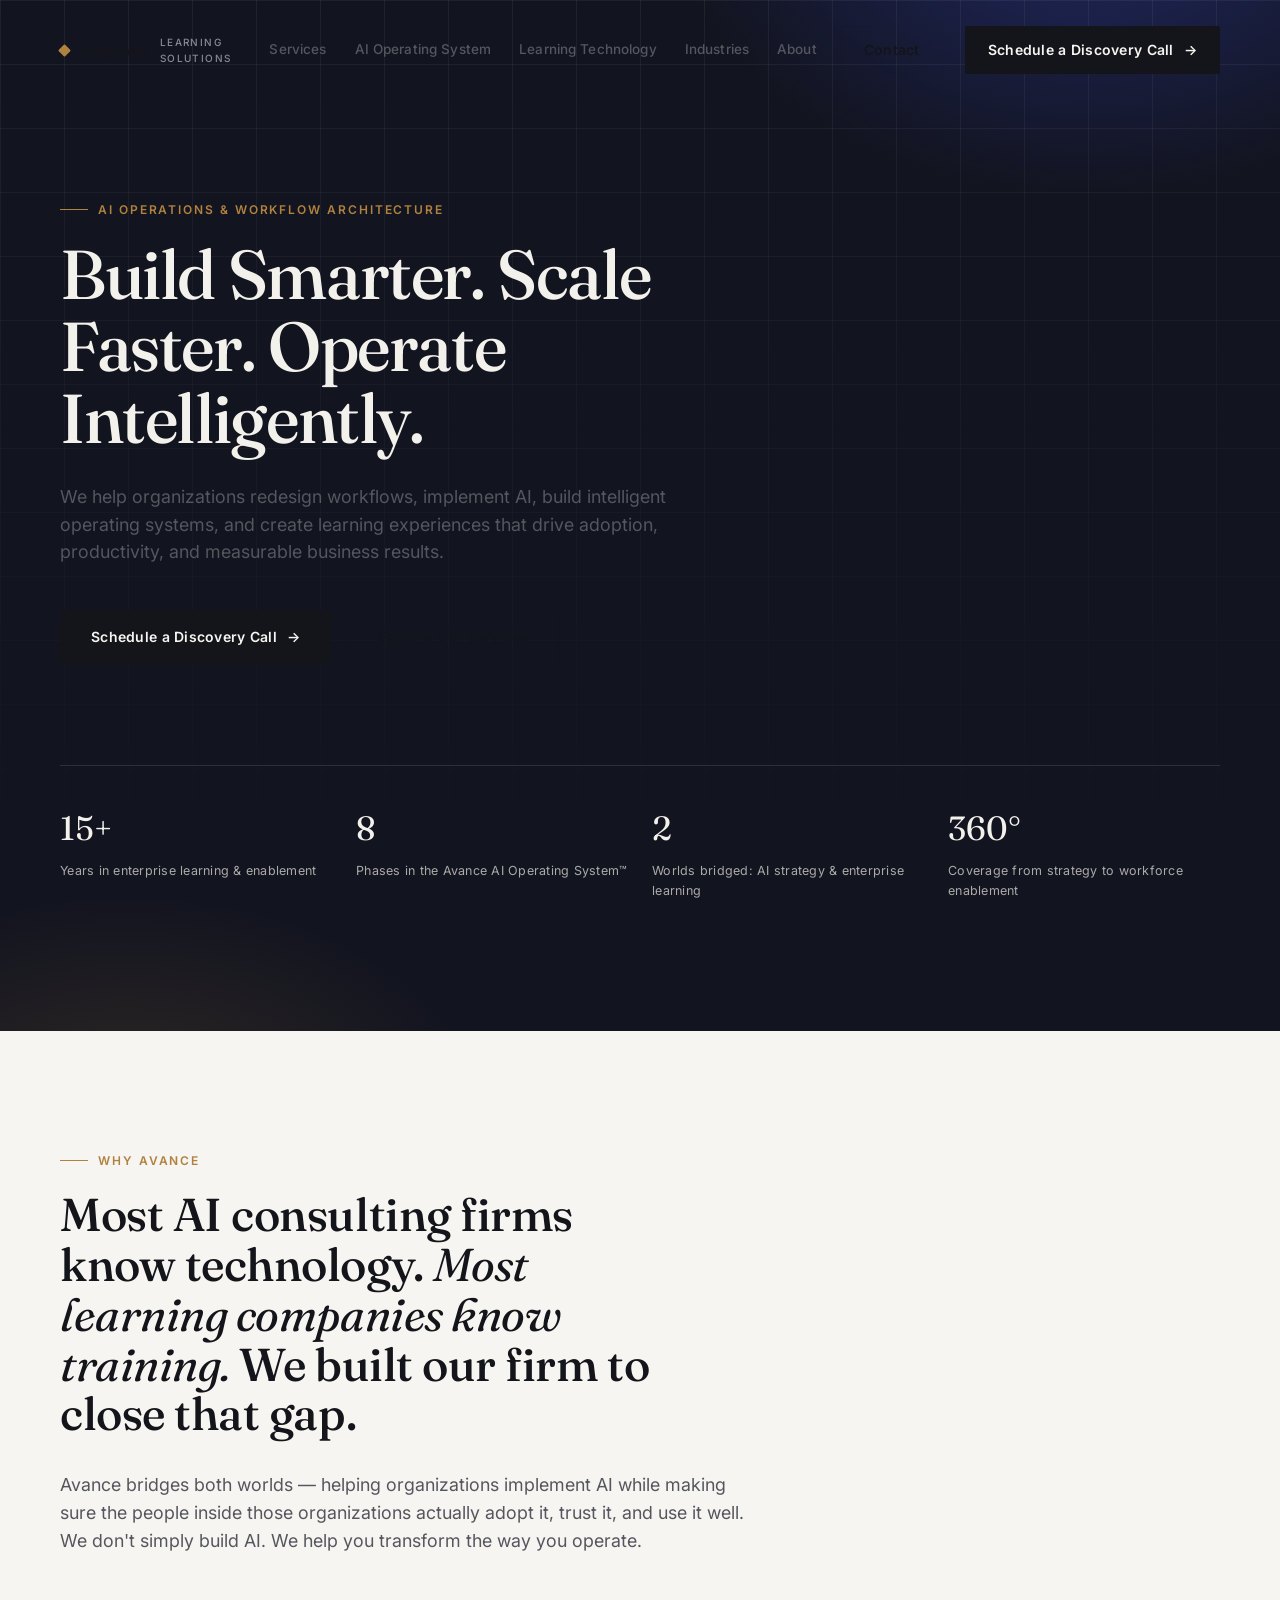
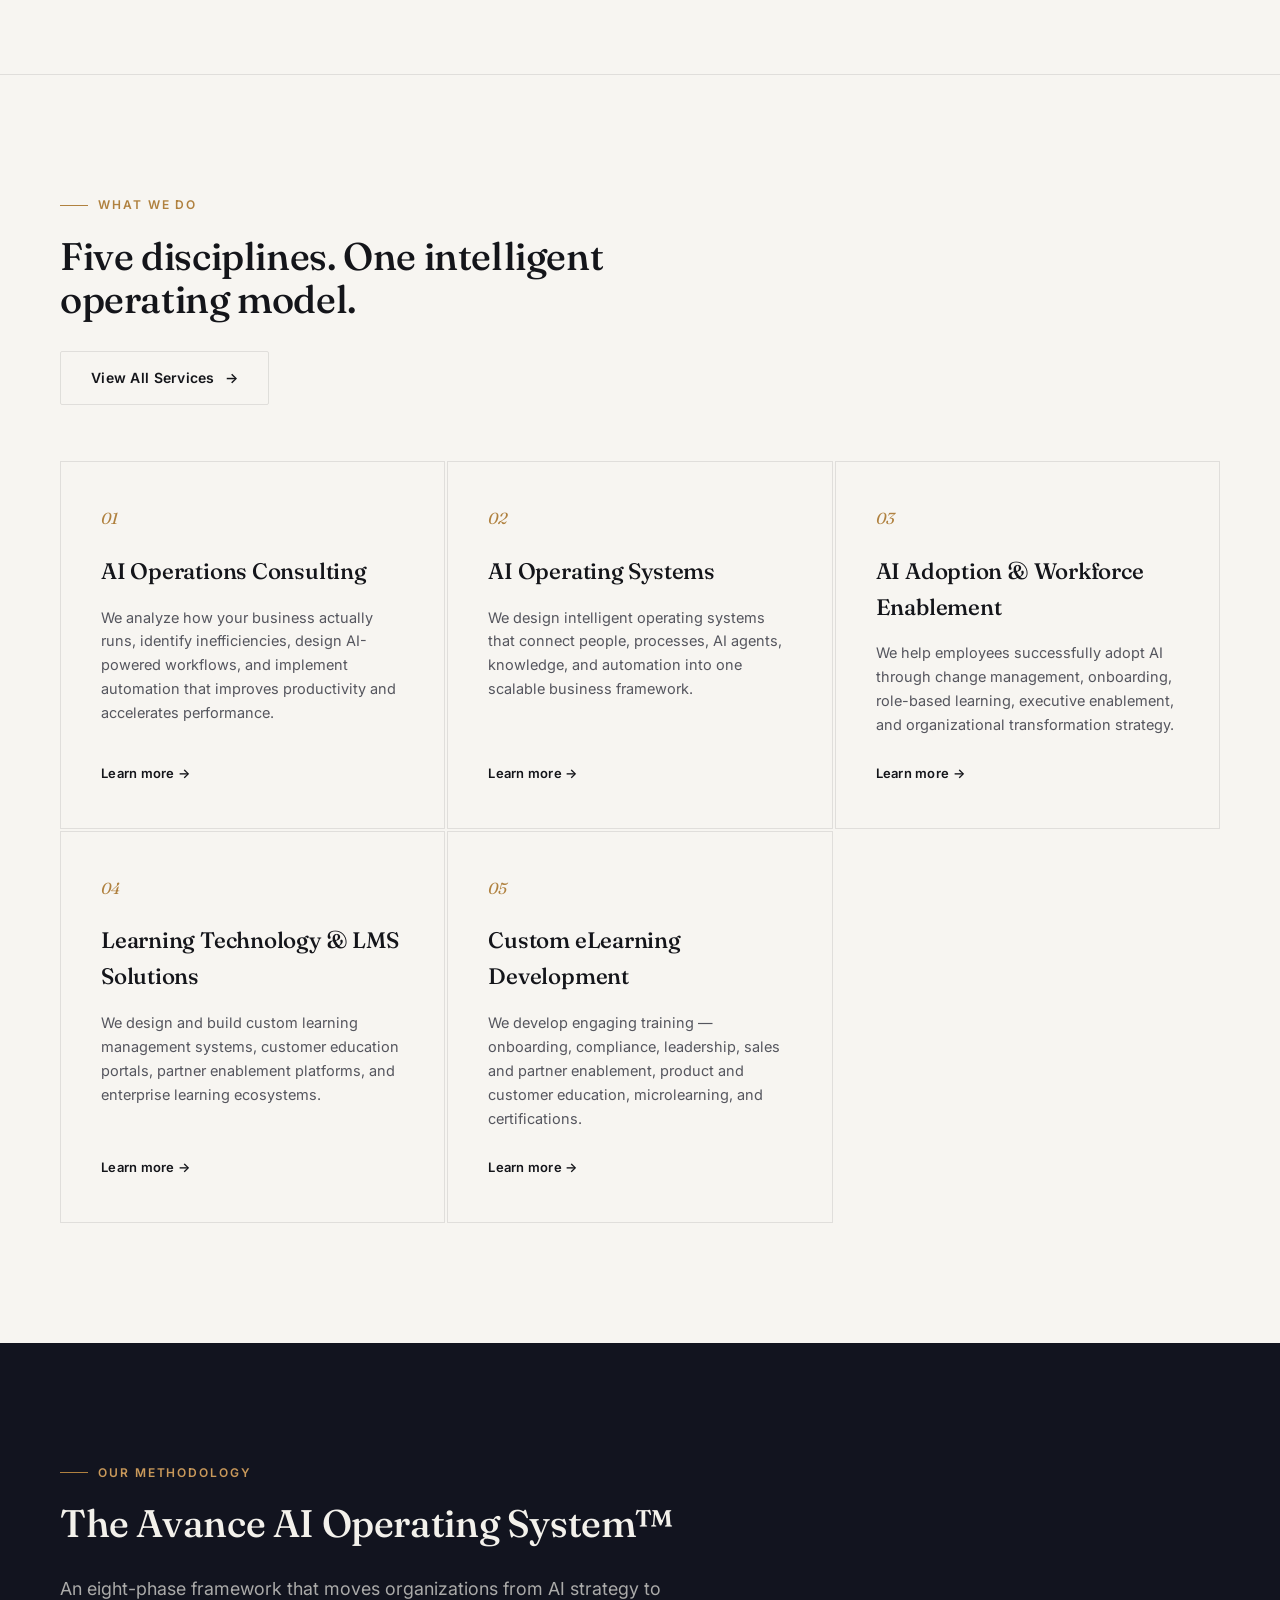
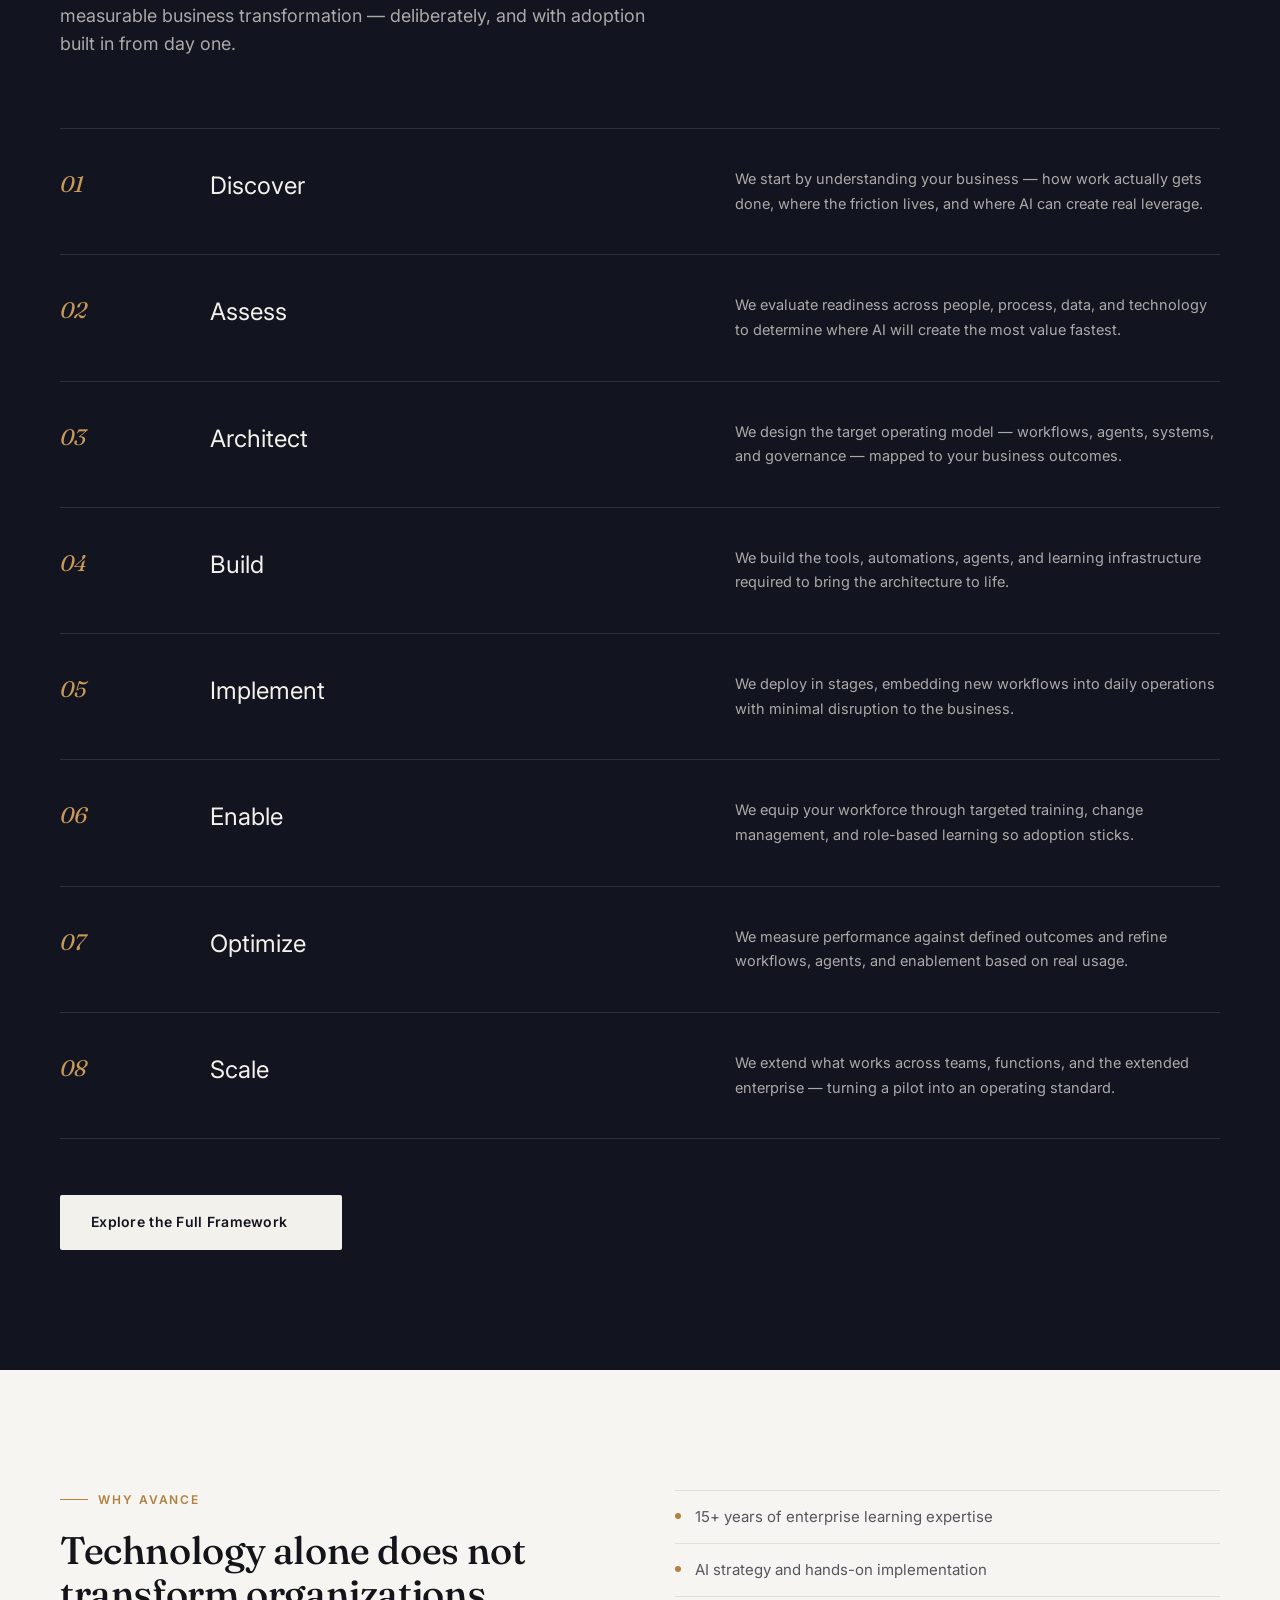
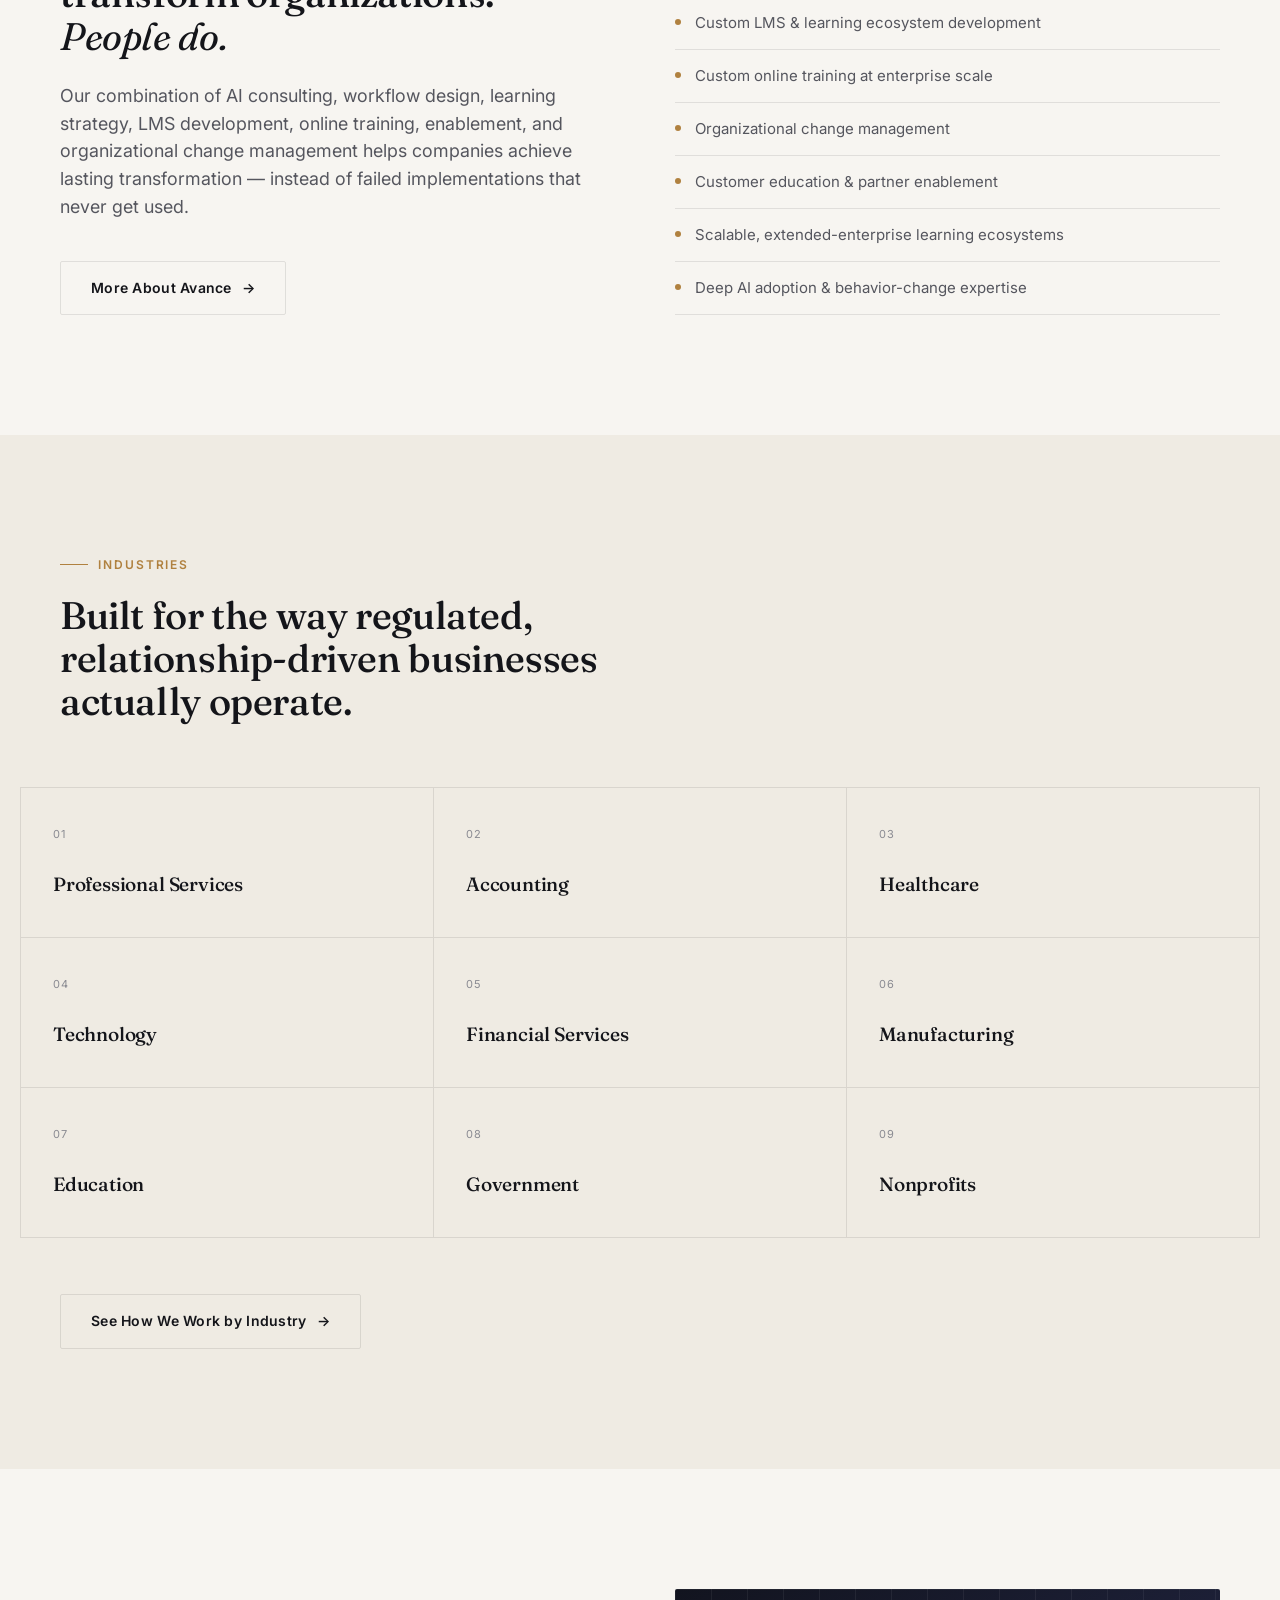
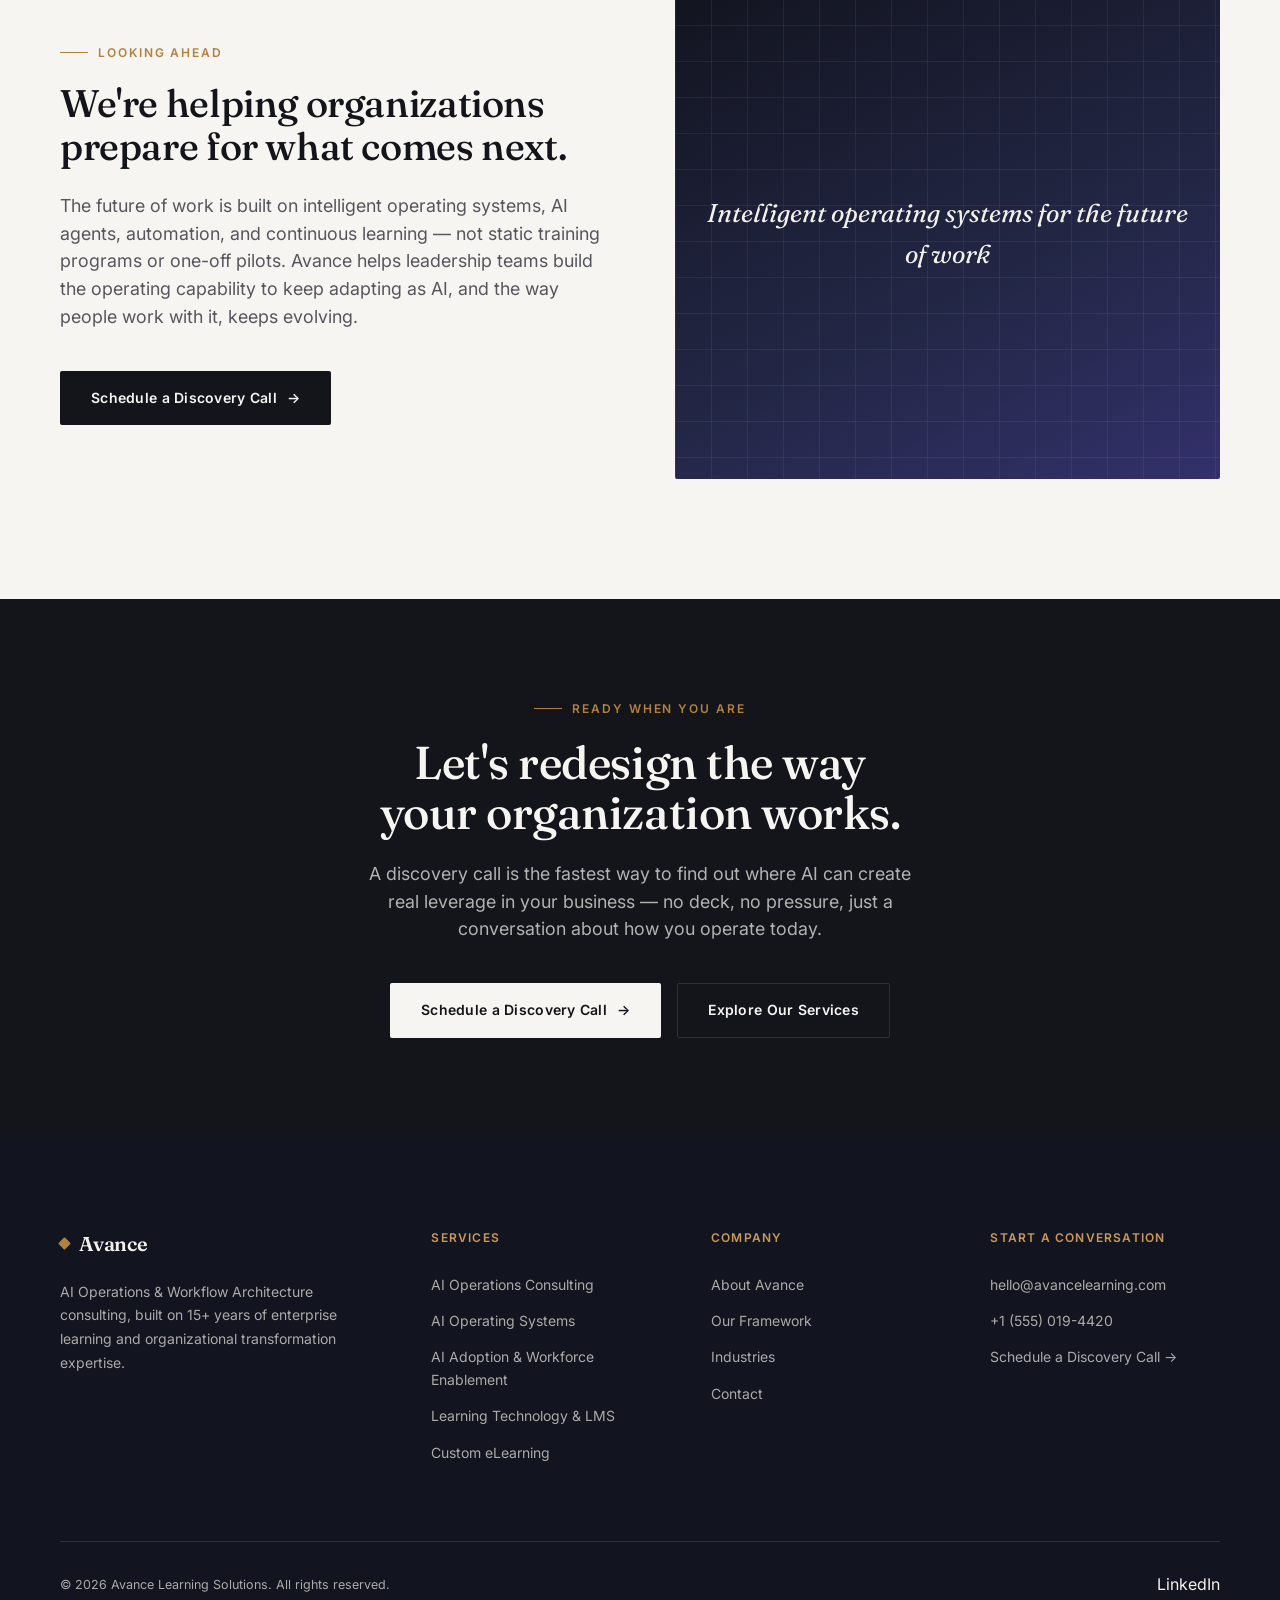
==== index.html @ 00c5527d "Add files via upload" ====
<head>
<meta charset="UTF-8">
<meta name="viewport" content="width=device-width, initial-scale=1.0">
<title>Avance Learning Solutions — AI Operations &amp; Workflow Architecture</title>
<meta name="description" content="Avance Learning Solutions helps organizations redesign how they work with AI — combining AI operations consulting, intelligent workflow architecture, and 15+ years of enterprise learning expertise to drive real adoption.">
<link rel="icon" href="assets/favicon.svg" type="image/svg+xml">
<link rel="stylesheet" href="css/style.css">
</head>
<body>

<header class="site-header">
  <div class="wrap header-row">
    <a href="index.html" class="logo"><span class="logo-mark"></span>Avance<span class="logo-sub">Learning Solutions</span></a>
    <nav class="main-nav">
      <a href="services.html">Services</a>
      <a href="ai-operating-system.html">AI Operating System</a>
      <a href="learning-technology-lms.html">Learning Technology</a>
      <a href="industries.html">Industries</a>
      <a href="about.html">About</a>
    </nav>
    <div class="header-actions">
      <a href="contact.html" class="btn btn-ghost">Contact</a>
      <a href="contact.html" class="btn btn-primary">Schedule a Discovery Call <span class="btn-arrow">→</span></a>
    </div>
    <button class="nav-toggle" aria-label="Menu"><span></span><span></span><span></span></button>
  </div>
</header>

<div class="mobile-nav">
  <nav>
    <a href="services.html">Services</a>
    <a href="ai-operating-system.html">AI Operating System</a>
    <a href="learning-technology-lms.html">Learning Technology</a>
    <a href="custom-elearning.html">Custom eLearning</a>
    <a href="industries.html">Industries</a>
    <a href="about.html">About</a>
    <a href="contact.html">Contact</a>
  </nav>
  <div class="cta-row">
    <a href="contact.html" class="btn btn-primary">Schedule a Discovery Call →</a>
  </div>
</div>

<main>

  <!-- HERO -->
  <section class="hero">
    <div class="hero-grid"></div>
    <div class="wrap hero-inner">
      <div class="eyebrow">AI Operations &amp; Workflow Architecture</div>
      <h1 class="type-hero">Build Smarter. Scale Faster. Operate Intelligently.</h1>
      <p class="type-lead">We help organizations redesign workflows, implement AI, build intelligent operating systems, and create learning experiences that drive adoption, productivity, and measurable business results.</p>
      <div class="cta-row">
        <a href="contact.html" class="btn btn-primary">Schedule a Discovery Call <span class="btn-arrow">→</span></a>
        <a href="services.html" class="btn btn-ghost">Explore Our Services</a>
      </div>

      <div class="hero-stats">
        <div class="hero-stat"><div class="num">15+</div><div class="label">Years in enterprise learning &amp; enablement</div></div>
        <div class="hero-stat"><div class="num">8</div><div class="label">Phases in the Avance AI Operating System™</div></div>
        <div class="hero-stat"><div class="num">2</div><div class="label">Worlds bridged: AI strategy &amp; enterprise learning</div></div>
        <div class="hero-stat"><div class="num">360°</div><div class="label">Coverage from strategy to workforce enablement</div></div>
      </div>
    </div>
  </section>

  <!-- POSITIONING STATEMENT -->
  <section class="section-pad">
    <div class="wrap">
      <div class="statement" data-reveal>
        <div class="eyebrow">Why Avance</div>
        <h2 class="type-h1">Most AI consulting firms know technology. <em>Most learning companies know training.</em> We built our firm to close that gap.</h2>
        <p class="type-lead mt-32 max-64">Avance bridges both worlds — helping organizations implement AI while making sure the people inside those organizations actually adopt it, trust it, and use it well. We don't simply build AI. We help you transform the way you operate.</p>
      </div>
    </div>
  </section>

  <hr class="divider">

  <!-- SERVICES -->
  <section class="section-pad" id="services">
    <div class="wrap">
      <div class="flex-between sec-head" style="margin-bottom:56px;" data-reveal>
        <div>
          <div class="eyebrow">What We Do</div>
          <h2 class="type-h2">Five disciplines. One intelligent operating model.</h2>
        </div>
        <a href="services.html" class="btn btn-ghost">View All Services <span class="btn-arrow">→</span></a>
      </div>

      <div class="grid-3" data-reveal-group>
        <div class="service-card" data-reveal><div class="card-num">01</div><h3>AI Operations Consulting</h3><p>We analyze how your business actually runs, identify inefficiencies, design AI-powered workflows, and implement automation that improves productivity and accelerates performance.</p><a href="services.html#ai-operations" class="card-link">Learn more →</a></div>
        <div class="service-card" data-reveal><div class="card-num">02</div><h3>AI Operating Systems</h3><p>We design intelligent operating systems that connect people, processes, AI agents, knowledge, and automation into one scalable business framework.</p><a href="ai-operating-system.html" class="card-link">Learn more →</a></div>
        <div class="service-card" data-reveal><div class="card-num">03</div><h3>AI Adoption &amp; Workforce Enablement</h3><p>We help employees successfully adopt AI through change management, onboarding, role-based learning, executive enablement, and organizational transformation strategy.</p><a href="services.html#adoption" class="card-link">Learn more →</a></div>
        <div class="service-card" data-reveal><div class="card-num">04</div><h3>Learning Technology &amp; LMS Solutions</h3><p>We design and build custom learning management systems, customer education portals, partner enablement platforms, and enterprise learning ecosystems.</p><a href="learning-technology-lms.html" class="card-link">Learn more →</a></div>
        <div class="service-card" data-reveal><div class="card-num">05</div><h3>Custom eLearning Development</h3><p>We develop engaging training — onboarding, compliance, leadership, sales and partner enablement, product and customer education, microlearning, and certifications.</p><a href="custom-elearning.html" class="card-link">Learn more →</a></div>
      </div>
    </div>
  </section>

  <!-- FRAMEWORK -->
  <section class="section-pad bg-navy on-navy" id="framework">
    <div class="wrap">
      <div class="flex-between" data-reveal>
        <div>
          <div class="eyebrow">Our Methodology</div>
          <h2 class="type-h2">The Avance AI Operating System™</h2>
        </div>
        <p class="type-lead max-56">An eight-phase framework that moves organizations from AI strategy to measurable business transformation — deliberately, and with adoption built in from day one.</p>
      </div>

      <div class="framework-list">
        <div class="framework-item" data-reveal><div class="fi-num">01</div><div class="fi-name">Discover</div><div class="fi-desc">We start by understanding your business — how work actually gets done, where the friction lives, and where AI can create real leverage.</div></div>
        <div class="framework-item" data-reveal><div class="fi-num">02</div><div class="fi-name">Assess</div><div class="fi-desc">We evaluate readiness across people, process, data, and technology to determine where AI will create the most value fastest.</div></div>
        <div class="framework-item" data-reveal><div class="fi-num">03</div><div class="fi-name">Architect</div><div class="fi-desc">We design the target operating model — workflows, agents, systems, and governance — mapped to your business outcomes.</div></div>
        <div class="framework-item" data-reveal><div class="fi-num">04</div><div class="fi-name">Build</div><div class="fi-desc">We build the tools, automations, agents, and learning infrastructure required to bring the architecture to life.</div></div>
        <div class="framework-item" data-reveal><div class="fi-num">05</div><div class="fi-name">Implement</div><div class="fi-desc">We deploy in stages, embedding new workflows into daily operations with minimal disruption to the business.</div></div>
        <div class="framework-item" data-reveal><div class="fi-num">06</div><div class="fi-name">Enable</div><div class="fi-desc">We equip your workforce through targeted training, change management, and role-based learning so adoption sticks.</div></div>
        <div class="framework-item" data-reveal><div class="fi-num">07</div><div class="fi-name">Optimize</div><div class="fi-desc">We measure performance against defined outcomes and refine workflows, agents, and enablement based on real usage.</div></div>
        <div class="framework-item" data-reveal><div class="fi-num">08</div><div class="fi-name">Scale</div><div class="fi-desc">We extend what works across teams, functions, and the extended enterprise — turning a pilot into an operating standard.</div></div>
      </div>

      <div class="cta-row mt-56" data-reveal>
        <a href="ai-operating-system.html" class="btn btn-primary">Explore the Full Framework <span class="btn-arrow">→</span></a>
      </div>
    </div>
  </section>

  <!-- WHY AVANCE -->
  <section class="section-pad">
    <div class="wrap">
      <div class="feature-row">
        <div data-reveal>
          <div class="eyebrow">Why Avance</div>
          <h2 class="type-h2">Technology alone does not transform organizations. <em>People do.</em></h2>
          <p class="type-lead mt-24">Our combination of AI consulting, workflow design, learning strategy, LMS development, online training, enablement, and organizational change management helps companies achieve lasting transformation — instead of failed implementations that never get used.</p>
          <div class="cta-row mt-40">
            <a href="about.html" class="btn btn-ghost">More About Avance <span class="btn-arrow">→</span></a>
          </div>
        </div>
        <div data-reveal>
          <ul class="check-list">
            <li><span class="dot"></span>15+ years of enterprise learning expertise</li>
            <li><span class="dot"></span>AI strategy and hands-on implementation</li>
            <li><span class="dot"></span>Custom LMS &amp; learning ecosystem development</li>
            <li><span class="dot"></span>Custom online training at enterprise scale</li>
            <li><span class="dot"></span>Organizational change management</li>
            <li><span class="dot"></span>Customer education &amp; partner enablement</li>
            <li><span class="dot"></span>Scalable, extended-enterprise learning ecosystems</li>
            <li><span class="dot"></span>Deep AI adoption &amp; behavior-change expertise</li>
          </ul>
        </div>
      </div>
    </div>
  </section>

  <!-- INDUSTRIES -->
  <section class="section-pad bg-alt">
    <div class="wrap">
      <div class="sec-head" data-reveal>
        <div class="eyebrow">Industries</div>
        <h2 class="type-h2">Built for the way regulated, relationship-driven businesses actually operate.</h2>
      </div>
    </div>
    <div class="wrap" style="padding:0;">
      <div class="industry-grid" data-reveal>
        <div class="industry-cell"><span class="i-num">01</span><h3>Professional Services</h3></div>
        <div class="industry-cell"><span class="i-num">02</span><h3>Accounting</h3></div>
        <div class="industry-cell"><span class="i-num">03</span><h3>Healthcare</h3></div>
        <div class="industry-cell"><span class="i-num">04</span><h3>Technology</h3></div>
        <div class="industry-cell"><span class="i-num">05</span><h3>Financial Services</h3></div>
        <div class="industry-cell"><span class="i-num">06</span><h3>Manufacturing</h3></div>
        <div class="industry-cell"><span class="i-num">07</span><h3>Education</h3></div>
        <div class="industry-cell"><span class="i-num">08</span><h3>Government</h3></div>
        <div class="industry-cell"><span class="i-num">09</span><h3>Nonprofits</h3></div>
      </div>
    </div>
    <div class="wrap">
      <div class="cta-row mt-56" data-reveal>
        <a href="industries.html" class="btn btn-ghost">See How We Work by Industry <span class="btn-arrow">→</span></a>
      </div>
    </div>
  </section>

  <!-- FUTURE VISION -->
  <section class="section-pad">
    <div class="wrap">
      <div class="feature-row reverse">
        <div class="fr-visual" data-reveal><span class="fr-tag">Intelligent operating systems for the future of work</span></div>
        <div data-reveal>
          <div class="eyebrow">Looking Ahead</div>
          <h2 class="type-h2">We're helping organizations prepare for what comes next.</h2>
          <p class="type-lead mt-24">The future of work is built on intelligent operating systems, AI agents, automation, and continuous learning — not static training programs or one-off pilots. Avance helps leadership teams build the operating capability to keep adapting as AI, and the way people work with it, keeps evolving.</p>
          <div class="cta-row mt-40">
            <a href="contact.html" class="btn btn-primary">Schedule a Discovery Call <span class="btn-arrow">→</span></a>
          </div>
        </div>
      </div>
    </div>
  </section>

  <!-- CTA BAND -->
  <section class="cta-band" data-reveal>
    <div class="wrap">
      <div class="eyebrow" style="justify-content:center;">Ready When You Are</div>
      <h2 class="type-h1">Let's redesign the way your organization works.</h2>
      <p class="type-lead">A discovery call is the fastest way to find out where AI can create real leverage in your business — no deck, no pressure, just a conversation about how you operate today.</p>
      <div class="cta-row">
        <a href="contact.html" class="btn btn-primary">Schedule a Discovery Call <span class="btn-arrow">→</span></a>
        <a href="services.html" class="btn btn-ghost">Explore Our Services</a>
      </div>
    </div>
  </section>

</main>

<footer class="site-footer">
  <div class="wrap">
    <div class="footer-top">
      <div class="footer-brand">
        <a href="index.html" class="logo"><span class="logo-mark"></span>Avance</a>
        <p>AI Operations &amp; Workflow Architecture consulting, built on 15+ years of enterprise learning and organizational transformation expertise.</p>
      </div>
      <div class="footer-col">
        <h4>Services</h4>
        <a href="services.html#ai-operations">AI Operations Consulting</a>
        <a href="ai-operating-system.html">AI Operating Systems</a>
        <a href="services.html#adoption">AI Adoption &amp; Workforce Enablement</a>
        <a href="learning-technology-lms.html">Learning Technology &amp; LMS</a>
        <a href="custom-elearning.html">Custom eLearning</a>
      </div>
      <div class="footer-col">
        <h4>Company</h4>
        <a href="about.html">About Avance</a>
        <a href="ai-operating-system.html">Our Framework</a>
        <a href="industries.html">Industries</a>
        <a href="contact.html">Contact</a>
      </div>
      <div class="footer-col">
        <h4>Start a Conversation</h4>
        <p>hello@avancelearning.com</p>
        <p>+1 (555) 019-4420</p>
        <a href="contact.html">Schedule a Discovery Call →</a>
      </div>
    </div>
    <div class="footer-bottom">
      <span>© <span data-year></span> Avance Learning Solutions. All rights reserved.</span>
      <div class="footer-social">
        <a href="#">LinkedIn</a>
      </div>
    </div>
  </div>
</footer>
<script src="js/main.js"></script>
</body>
</html>
---- css/style.css ----
/* ===========================================================
   AVANCE LEARNING SOLUTIONS — Design System
   =========================================================== */

@import url('https://fonts.googleapis.com/css2?family=Fraunces:ital,opsz,wght@0,9..144,300;0,9..144,400;0,9..144,500;0,9..144,600;1,9..144,400;1,9..144,500&family=Inter:wght@300;400;500;600;700;800&display=swap');

:root{
  --paper:#F7F5F1;
  --paper-alt:#EFEBE3;
  --paper-line: rgba(20,21,26,0.10);
  --ink:#14151A;
  --ink-soft:#55565E;
  --ink-faint:#8A8B92;
  --navy:#12141F;
  --navy-alt:#1A1D2C;
  --navy-line: rgba(247,245,241,0.12);
  --accent:#3A4EE0;
  --accent-soft:#E7E9FB;
  --gold:#B0813F;
  --gold-bright:#C9995A;
  --on-navy:#F3F1EB;
  --on-navy-soft: rgba(243,241,235,0.68);
  --radius:2px;
  --container: 1240px;
  --ease: cubic-bezier(.16,.8,.24,1);
}

*,*::before,*::after{ box-sizing:border-box; }
html{ scroll-behavior:smooth; }
body{
  margin:0;
  background:var(--paper);
  color:var(--ink);
  font-family:'Inter',-apple-system,BlinkMacSystemFont,sans-serif;
  font-weight:400;
  line-height:1.6;
  -webkit-font-smoothing:antialiased;
  overflow-x:hidden;
}
img{ max-width:100%; display:block; }
a{ color:inherit; text-decoration:none; }
ul{ margin:0; padding:0; list-style:none; }
h1,h2,h3,h4{ margin:0; font-family:'Fraunces',serif; font-weight:500; letter-spacing:-0.01em; color:var(--ink); }
p{ margin:0; }
button{ font-family:inherit; cursor:pointer; }

.on-navy h1, .on-navy h2, .on-navy h3, .on-navy p, .on-navy span, .on-navy li { color: var(--on-navy); }

/* ---------- Layout helpers ---------- */
.wrap{
  max-width:var(--container);
  margin:0 auto;
  padding:0 40px;
}
section{ position:relative; }
.section-pad{ padding:120px 0; }
.section-pad-sm{ padding:80px 0; }
@media(max-width:900px){
  .wrap{ padding:0 24px; }
  .section-pad{ padding:80px 0; }
  .section-pad-sm{ padding:56px 0; }
}

.bg-navy{ background:var(--navy); color:var(--on-navy); }
.bg-alt{ background:var(--paper-alt); }

.eyebrow{
  display:inline-flex;
  align-items:center;
  gap:10px;
  font-size:12px;
  font-weight:600;
  letter-spacing:0.16em;
  text-transform:uppercase;
  color:var(--gold);
  margin-bottom:20px;
}
.eyebrow::before{
  content:'';
  width:28px;
  height:1px;
  background:var(--gold);
}
.on-navy .eyebrow{ color:var(--gold-bright); }

.type-hero{ font-size:clamp(2.6rem, 5.4vw, 5.1rem); line-height:1.04; font-weight:500; letter-spacing:-0.02em; }
.type-h1{ font-size:clamp(2.2rem, 3.6vw, 3.6rem); line-height:1.08; }
.type-h2{ font-size:clamp(1.9rem, 3vw, 2.9rem); line-height:1.12; }
.type-h3{ font-size:clamp(1.3rem, 1.7vw, 1.6rem); line-height:1.25; }
.type-lead{ font-size:clamp(1.1rem, 1.4vw, 1.35rem); line-height:1.55; color:var(--ink-soft); font-weight:400; }
.on-navy .type-lead{ color:var(--on-navy-soft); }
em, .italic{ font-style:italic; font-family:'Fraunces',serif; font-weight:400; }

.max-56{ max-width:56ch; }
.max-64{ max-width:64ch; }
.max-72{ max-width:72ch; }

/* ---------- Buttons ---------- */
.btn{
  display:inline-flex;
  align-items:center;
  gap:10px;
  padding:15px 30px;
  font-size:14px;
  font-weight:600;
  letter-spacing:0.02em;
  border-radius:var(--radius);
  border:1px solid transparent;
  transition:all .35s var(--ease);
  white-space:nowrap;
}
.btn-primary{ background:var(--ink); color:var(--paper); }
.btn-primary:hover{ background:var(--accent); transform:translateY(-2px); }
.on-navy .btn-primary{ background:var(--on-navy); color:var(--navy); }
.on-navy .btn-primary:hover{ background:var(--gold-bright); color:var(--navy); }

.btn-ghost{ background:transparent; border:1px solid var(--paper-line); color:var(--ink); }
.btn-ghost:hover{ border-color:var(--ink); transform:translateY(-2px); }
.on-navy .btn-ghost{ border-color:var(--navy-line); color:var(--on-navy); }
.on-navy .btn-ghost:hover{ border-color:var(--on-navy); }

.btn-arrow{ transition:transform .35s var(--ease); }
.btn:hover .btn-arrow{ transform:translateX(4px); }

.cta-row{ display:flex; gap:16px; flex-wrap:wrap; align-items:center; }

/* ---------- Header ---------- */
.site-header{
  position:fixed; top:0; left:0; right:0; z-index:1100;
  padding:26px 0;
  transition:all .4s var(--ease);
  border-bottom:1px solid transparent;
}
.site-header.is-scrolled{
  padding:16px 0;
  background:rgba(247,245,241,0.86);
  backdrop-filter:blur(14px);
  -webkit-backdrop-filter:blur(14px);
  border-bottom:1px solid var(--paper-line);
}
.header-row{ display:flex; align-items:center; justify-content:space-between; gap:24px; }
.logo{ display:flex; align-items:center; gap:10px; font-family:'Fraunces',serif; font-size:20px; font-weight:600; letter-spacing:-0.01em; }
.logo-mark{ width:9px; height:9px; background:var(--gold); border-radius:1px; transform:rotate(45deg); flex:none; }
.logo-sub{ font-family:'Inter',sans-serif; font-weight:500; font-size:10px; letter-spacing:0.14em; text-transform:uppercase; color:var(--ink-faint); margin-left:2px; }

.main-nav{ display:flex; align-items:center; gap:28px; }
.main-nav a{ font-size:13.5px; font-weight:500; color:var(--ink-soft); letter-spacing:0.01em; position:relative; padding:4px 0; white-space:nowrap; }
.main-nav a:hover, .main-nav a.active{ color:var(--ink); }
.main-nav a::after{
  content:''; position:absolute; left:0; right:0; bottom:0; height:1px; background:var(--gold);
  transform:scaleX(0); transform-origin:right; transition:transform .3s var(--ease);
}
.main-nav a:hover::after, .main-nav a.active::after{ transform:scaleX(1); transform-origin:left; }
.header-actions{ display:flex; align-items:center; gap:22px; }
.header-actions .btn{ padding:12px 22px; }

.nav-toggle{ display:none; flex-direction:column; gap:5px; background:none; border:none; padding:8px; position:relative; z-index:1100; }
.nav-toggle span{ width:22px; height:1.5px; background:var(--ink); transition:all .3s var(--ease); }
.nav-toggle.is-active span:nth-child(1){ transform:translateY(6.5px) rotate(45deg); }
.nav-toggle.is-active span:nth-child(2){ opacity:0; }
.nav-toggle.is-active span:nth-child(3){ transform:translateY(-6.5px) rotate(-45deg); }

.mobile-nav{
  position:fixed; inset:0; background:var(--paper); z-index:1050;
  display:flex; flex-direction:column; justify-content:flex-start; padding:110px 40px 40px;
  overflow-y:auto;
  transform:translateY(-100%); transition:transform .45s var(--ease);
}
.mobile-nav.is-open{ transform:translateY(0); }
.mobile-nav nav{ display:flex; flex-direction:column; }
.mobile-nav a{ display:block; font-family:'Fraunces',serif; font-size:1.9rem; padding:14px 0; border-bottom:1px solid var(--paper-line); }
.mobile-nav .cta-row{ margin-top:30px; }
.mobile-nav .cta-row .btn{ white-space:normal; width:100%; justify-content:center; text-align:center; }

@media(max-width:960px){
  .main-nav, .header-actions{ display:none; }
  .nav-toggle{ display:flex; }
}

/* ---------- Hero ---------- */
.hero{
  background:var(--navy);
  color:var(--on-navy);
  padding:200px 0 130px;
  position:relative;
  overflow:hidden;
}
.hero::before{
  content:'';
  position:absolute; inset:0;
  background:
    radial-gradient(700px 500px at 85% -10%, rgba(58,78,224,0.35), transparent 60%),
    radial-gradient(600px 400px at 10% 110%, rgba(176,129,63,0.20), transparent 60%);
  pointer-events:none;
}
.hero-grid{
  position:absolute; inset:0; opacity:0.5;
  background-image:linear-gradient(var(--navy-line) 1px, transparent 1px), linear-gradient(90deg, var(--navy-line) 1px, transparent 1px);
  background-size:64px 64px;
  mask-image:linear-gradient(to bottom, black, transparent 85%);
  pointer-events:none;
}
.hero-inner{ position:relative; z-index:2; }
.hero h1{ color:var(--on-navy); max-width:16ch; }
.hero .type-lead{ margin-top:28px; max-width:58ch; }
.hero .cta-row{ margin-top:44px; }

.hero-stats{
  margin-top:100px;
  display:grid;
  grid-template-columns:repeat(4,1fr);
  border-top:1px solid var(--navy-line);
  padding-top:36px;
  gap:24px;
  position:relative; z-index:2;
}
.hero-stat .num{ font-family:'Fraunces',serif; font-size:2.1rem; color:var(--on-navy); }
.hero-stat .label{ font-size:12.5px; color:var(--on-navy-soft); margin-top:6px; letter-spacing:0.02em; }
@media(max-width:800px){
  .hero{ padding:150px 0 90px; }
  .hero-stats{ grid-template-columns:repeat(2,1fr); row-gap:30px; }
}

/* ---------- Cards / Grids ---------- */
.grid-2{ display:grid; grid-template-columns:1fr 1fr; gap:60px; }
.grid-3{ display:grid; grid-template-columns:repeat(3,1fr); gap:2px; }
.grid-2-cols{ display:grid; grid-template-columns:repeat(2,1fr); gap:2px; }
@media(max-width:900px){
  .grid-2{ grid-template-columns:1fr; gap:40px; }
  .grid-3{ grid-template-columns:1fr; }
  .grid-2-cols{ grid-template-columns:1fr; }
}

.service-card{
  background:var(--paper);
  border:1px solid var(--paper-line);
  padding:44px 40px;
  transition:all .4s var(--ease);
  display:flex; flex-direction:column; height:100%;
}
.service-card:hover{ background:var(--ink); }
.service-card:hover *{ color:var(--paper) !important; }
.service-card:hover .card-num{ color:var(--gold-bright) !important; }
.service-card .card-num{ font-family:'Fraunces',serif; font-style:italic; color:var(--gold); font-size:1rem; }
.service-card h3{ margin-top:22px; font-size:1.4rem; }
.service-card p{ margin-top:16px; color:var(--ink-soft); font-size:14.5px; line-height:1.65; flex:1; }
.service-card .card-link{ margin-top:26px; font-size:13px; font-weight:600; display:inline-flex; align-items:center; gap:8px; letter-spacing:0.02em; }
.service-card:hover p{ color:var(--on-navy-soft) !important; }

/* ---------- Framework / stepper ---------- */
.framework-list{ margin-top:70px; border-top:1px solid var(--navy-line); }
.framework-item{
  display:grid; grid-template-columns:110px 1fr 1fr; gap:40px;
  padding:38px 0; border-bottom:1px solid var(--navy-line);
  align-items:start;
}
.framework-item .fi-num{ font-family:'Fraunces',serif; font-style:italic; font-size:1.4rem; color:var(--gold-bright); }
.framework-item .fi-name{ font-size:1.5rem; }
.framework-item .fi-desc{ color:var(--on-navy-soft); font-size:14.5px; line-height:1.7; }
@media(max-width:820px){
  .framework-item{ grid-template-columns:1fr; gap:10px; }
}

/* ---------- Stat / feature rows ---------- */
.feature-row{
  display:grid; grid-template-columns:1fr 1fr; gap:70px; align-items:center;
}
@media(max-width:900px){ .feature-row{ grid-template-columns:1fr; gap:36px; } }
.feature-row.reverse .fr-visual{ order:2; }
.check-list li{ display:flex; gap:14px; padding:14px 0; border-top:1px solid var(--paper-line); font-size:15px; color:var(--ink-soft); }
.check-list li:last-child{ border-bottom:1px solid var(--paper-line); }
.check-list li .dot{ flex:none; width:6px; height:6px; margin-top:8px; background:var(--gold); border-radius:50%; }
.on-navy .check-list li{ border-color:var(--navy-line); color:var(--on-navy-soft); }

.fr-visual{
  aspect-ratio:1/0.9;
  background:linear-gradient(155deg, var(--navy) 0%, #232746 60%, #33306b 100%);
  border-radius:2px;
  position:relative;
  overflow:hidden;
  display:flex; align-items:center; justify-content:center;
}
.fr-visual::before{
  content:''; position:absolute; inset:0;
  background-image:linear-gradient(rgba(255,255,255,0.06) 1px, transparent 1px), linear-gradient(90deg, rgba(255,255,255,0.06) 1px, transparent 1px);
  background-size:36px 36px;
}
.fr-visual .fr-tag{ position:relative; font-family:'Fraunces',serif; font-style:italic; color:var(--on-navy); font-size:1.6rem; text-align:center; padding:0 20px; }

/* ---------- Industries ---------- */
.industry-grid{ display:grid; grid-template-columns:repeat(3,1fr); border-top:1px solid var(--paper-line); border-left:1px solid var(--paper-line); }
.industry-cell{
  border-right:1px solid var(--paper-line); border-bottom:1px solid var(--paper-line);
  padding:38px 32px; transition:background .3s var(--ease);
  min-height:150px; display:flex; flex-direction:column; justify-content:space-between;
}
.industry-cell:hover{ background:var(--paper-alt); }
.industry-grid.is-detailed .industry-cell{ min-height:190px; }
.industry-cell .i-num{ font-size:11px; color:var(--ink-faint); letter-spacing:0.08em; }
.industry-cell h3{ font-size:1.2rem; margin-top:20px; }
@media(max-width:900px){ .industry-grid{ grid-template-columns:repeat(2,1fr); } }
@media(max-width:560px){ .industry-grid{ grid-template-columns:1fr; } }

/* ---------- Quote / statement ---------- */
.statement{ text-align:left; }
.statement .type-h1{ max-width:20ch; }

/* ---------- Logos / marquee-ish strip ---------- */
.strip{ display:flex; flex-wrap:wrap; gap:14px 40px; align-items:center; padding-top:40px; border-top:1px solid var(--paper-line); }
.strip span{ font-size:13px; color:var(--ink-faint); letter-spacing:0.03em; }

/* ---------- CTA band ---------- */
.cta-band{ padding:100px 0; background:var(--ink); color:var(--paper); text-align:center; }
.cta-band h2{ color:var(--paper); max-width:18ch; margin:0 auto; }
.cta-band .type-lead{ color:rgba(247,245,241,0.7); max-width:52ch; margin:22px auto 0; }
.cta-band .cta-row{ justify-content:center; margin-top:40px; }
.cta-band .btn-primary{ background:var(--paper); color:var(--ink); }
.cta-band .btn-primary:hover{ background:var(--gold-bright); color:var(--navy); }
.cta-band .btn-ghost{ border-color:var(--navy-line); color:var(--paper); }
.cta-band .btn-ghost:hover{ border-color:var(--paper); }

/* ---------- Footer ---------- */
.site-footer{ background:var(--navy); color:var(--on-navy); padding:90px 0 30px; }
.footer-top{ display:grid; grid-template-columns:1.4fr 1fr 1fr 1fr; gap:50px; padding-bottom:70px; border-bottom:1px solid var(--navy-line); }
.footer-brand .logo{ color:var(--on-navy); }
.footer-brand p{ margin-top:20px; color:var(--on-navy-soft); font-size:14px; max-width:34ch; line-height:1.7; }
.footer-col h4{ font-family:'Inter',sans-serif; font-size:12px; letter-spacing:0.1em; text-transform:uppercase; color:var(--gold-bright); font-weight:600; margin-bottom:20px; }
.footer-col a, .footer-col p{ display:block; font-size:14px; color:var(--on-navy-soft); padding:7px 0; transition:color .25s; }
.footer-col a:hover{ color:var(--on-navy); }
.footer-bottom{ display:flex; justify-content:space-between; align-items:center; padding-top:30px; flex-wrap:wrap; gap:14px; }
.footer-bottom span{ font-size:12.5px; color:var(--on-navy-soft); }
.footer-social{ display:flex; gap:18px; }
@media(max-width:860px){
  .footer-top{ grid-template-columns:1fr 1fr; gap:40px; }
  .footer-brand{ grid-column:1/-1; }
}

/* ---------- Page hero (interior pages) ---------- */
.page-hero{ background:var(--navy); color:var(--on-navy); padding:180px 0 90px; position:relative; overflow:hidden; }
.page-hero::before{
  content:''; position:absolute; inset:0;
  background:radial-gradient(650px 420px at 90% 0%, rgba(58,78,224,0.32), transparent 60%);
}
.page-hero .wrap{ position:relative; z-index:2; }
.page-hero .breadcrumb{ font-size:12.5px; color:var(--on-navy-soft); letter-spacing:0.04em; margin-bottom:26px; }
.page-hero .breadcrumb a:hover{ color:var(--on-navy); }
.page-hero h1{ color:var(--on-navy); max-width:22ch; }
.page-hero .type-lead{ margin-top:24px; max-width:60ch; }

/* ---------- Numbered detail blocks (used on deep-dive pages) ---------- */
.detail-block{ display:grid; grid-template-columns:90px 1fr; gap:32px; padding:44px 0; border-top:1px solid var(--paper-line); }
.detail-block:last-child{ border-bottom:1px solid var(--paper-line); }
.detail-block .db-num{ font-family:'Fraunces',serif; font-style:italic; font-size:1.5rem; color:var(--gold); }
.detail-block h3{ font-size:1.35rem; }
.detail-block p{ margin-top:14px; color:var(--ink-soft); max-width:70ch; }
@media(max-width:700px){ .detail-block{ grid-template-columns:1fr; gap:10px; } }

/* ---------- Pill tags ---------- */
.pill-row{ display:flex; flex-wrap:wrap; gap:10px; margin-top:28px; }
.pill{ font-size:12.5px; padding:9px 16px; border:1px solid var(--paper-line); border-radius:30px; color:var(--ink-soft); }
.on-navy .pill{ border-color:var(--navy-line); color:var(--on-navy-soft); }

/* ---------- Contact ---------- */
.contact-grid{ display:grid; grid-template-columns:1fr 1.1fr; gap:80px; }
@media(max-width:900px){ .contact-grid{ grid-template-columns:1fr; gap:50px; } }
.field{ margin-bottom:22px; }
.field label{ display:block; font-size:12.5px; font-weight:600; letter-spacing:0.03em; text-transform:uppercase; color:var(--ink-faint); margin-bottom:10px; }
.field input, .field select, .field textarea{
  width:100%; background:transparent; border:none; border-bottom:1px solid var(--paper-line);
  padding:12px 2px; font-family:'Inter',sans-serif; font-size:15px; color:var(--ink);
  transition:border-color .3s var(--ease);
}
.field input:focus, .field select:focus, .field textarea:focus{ outline:none; border-color:var(--ink); }
.field-row{ display:grid; grid-template-columns:1fr 1fr; gap:24px; }
@media(max-width:520px){ .field-row{ grid-template-columns:1fr; } }
.contact-info li{ display:flex; flex-direction:column; gap:6px; padding:22px 0; border-top:1px solid var(--paper-line); }
.contact-info li:last-child{ border-bottom:1px solid var(--paper-line); }
.contact-info .label{ font-size:11.5px; letter-spacing:0.08em; text-transform:uppercase; color:var(--ink-faint); }
.contact-info .value{ font-size:16px; font-family:'Fraunces',serif; }

/* ---------- Reveal animation ---------- */
[data-reveal]{ opacity:0; transform:translateY(24px); transition:opacity .8s var(--ease), transform .8s var(--ease); }
[data-reveal].is-visible{ opacity:1; transform:translateY(0); }
[data-reveal-group] > *{ transition-delay:calc(var(--i,0) * 90ms); }

/* ---------- Misc ---------- */
.divider{ height:1px; background:var(--paper-line); border:none; margin:0; }
.on-navy .divider{ background:var(--navy-line); }
.center{ text-align:center; }
.mx-auto{ margin-left:auto; margin-right:auto; }
.mt-8{ margin-top:8px;} .mt-16{ margin-top:16px;} .mt-24{ margin-top:24px;} .mt-32{ margin-top:32px;}
.mt-40{ margin-top:40px;} .mt-56{ margin-top:56px;} .mt-72{ margin-top:72px;} .mt-96{ margin-top:96px;}
.sec-head{ max-width:640px; margin-bottom:64px; }
.sec-head.center{ margin-left:auto; margin-right:auto; }
.flex-between{ display:flex; justify-content:space-between; align-items:flex-end; gap:30px; flex-wrap:wrap; }
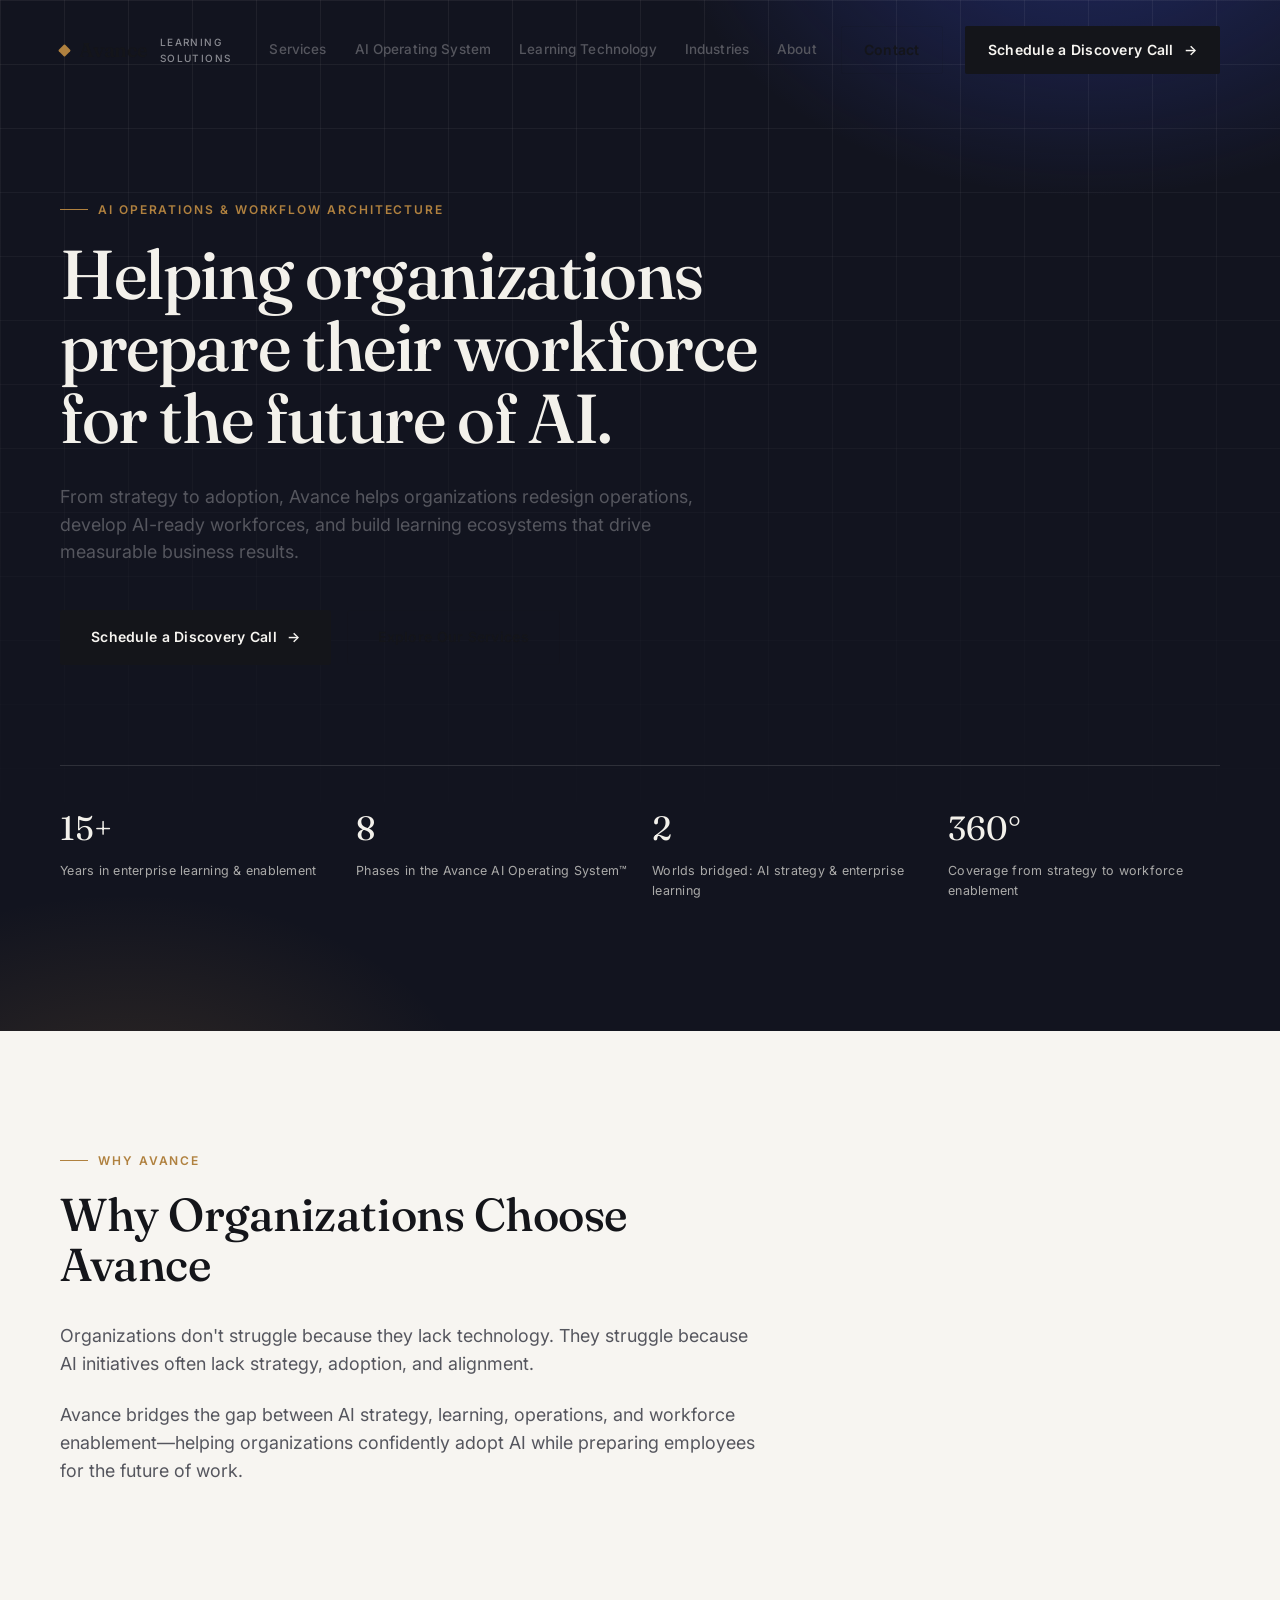
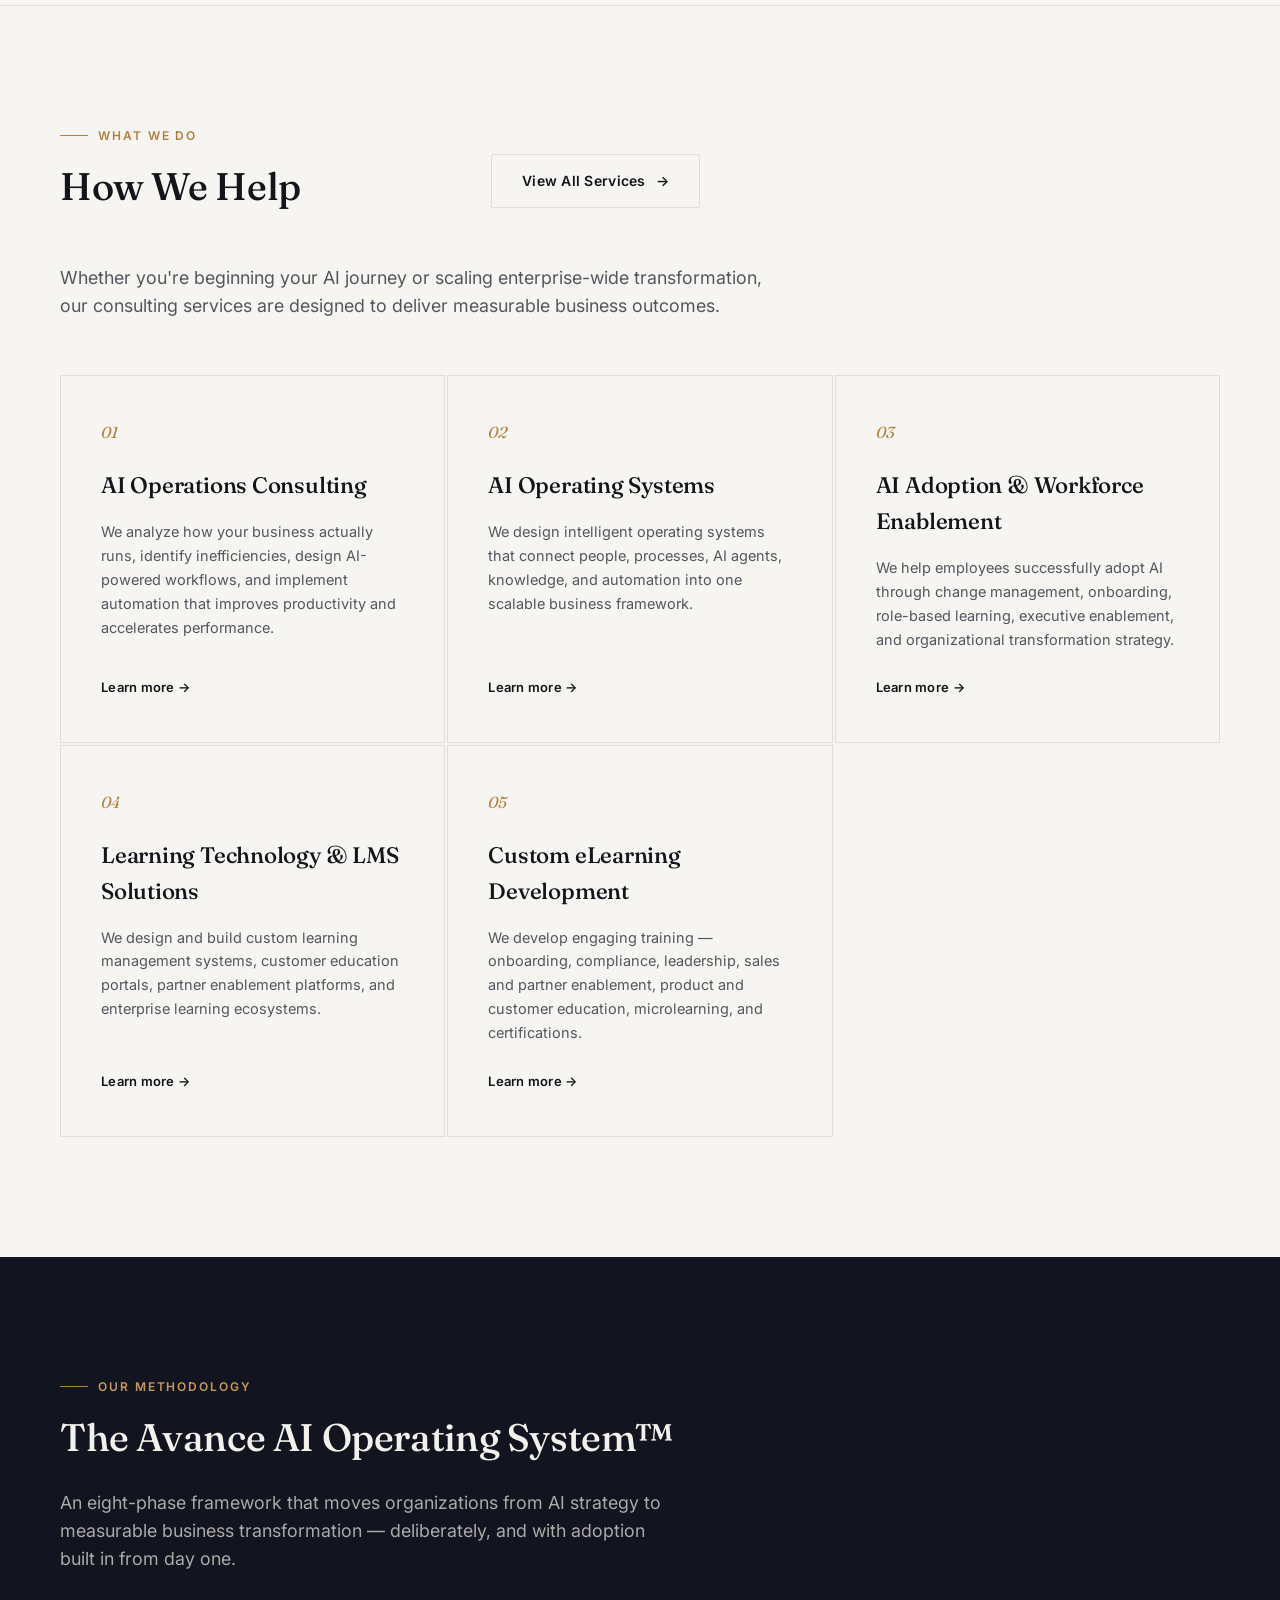
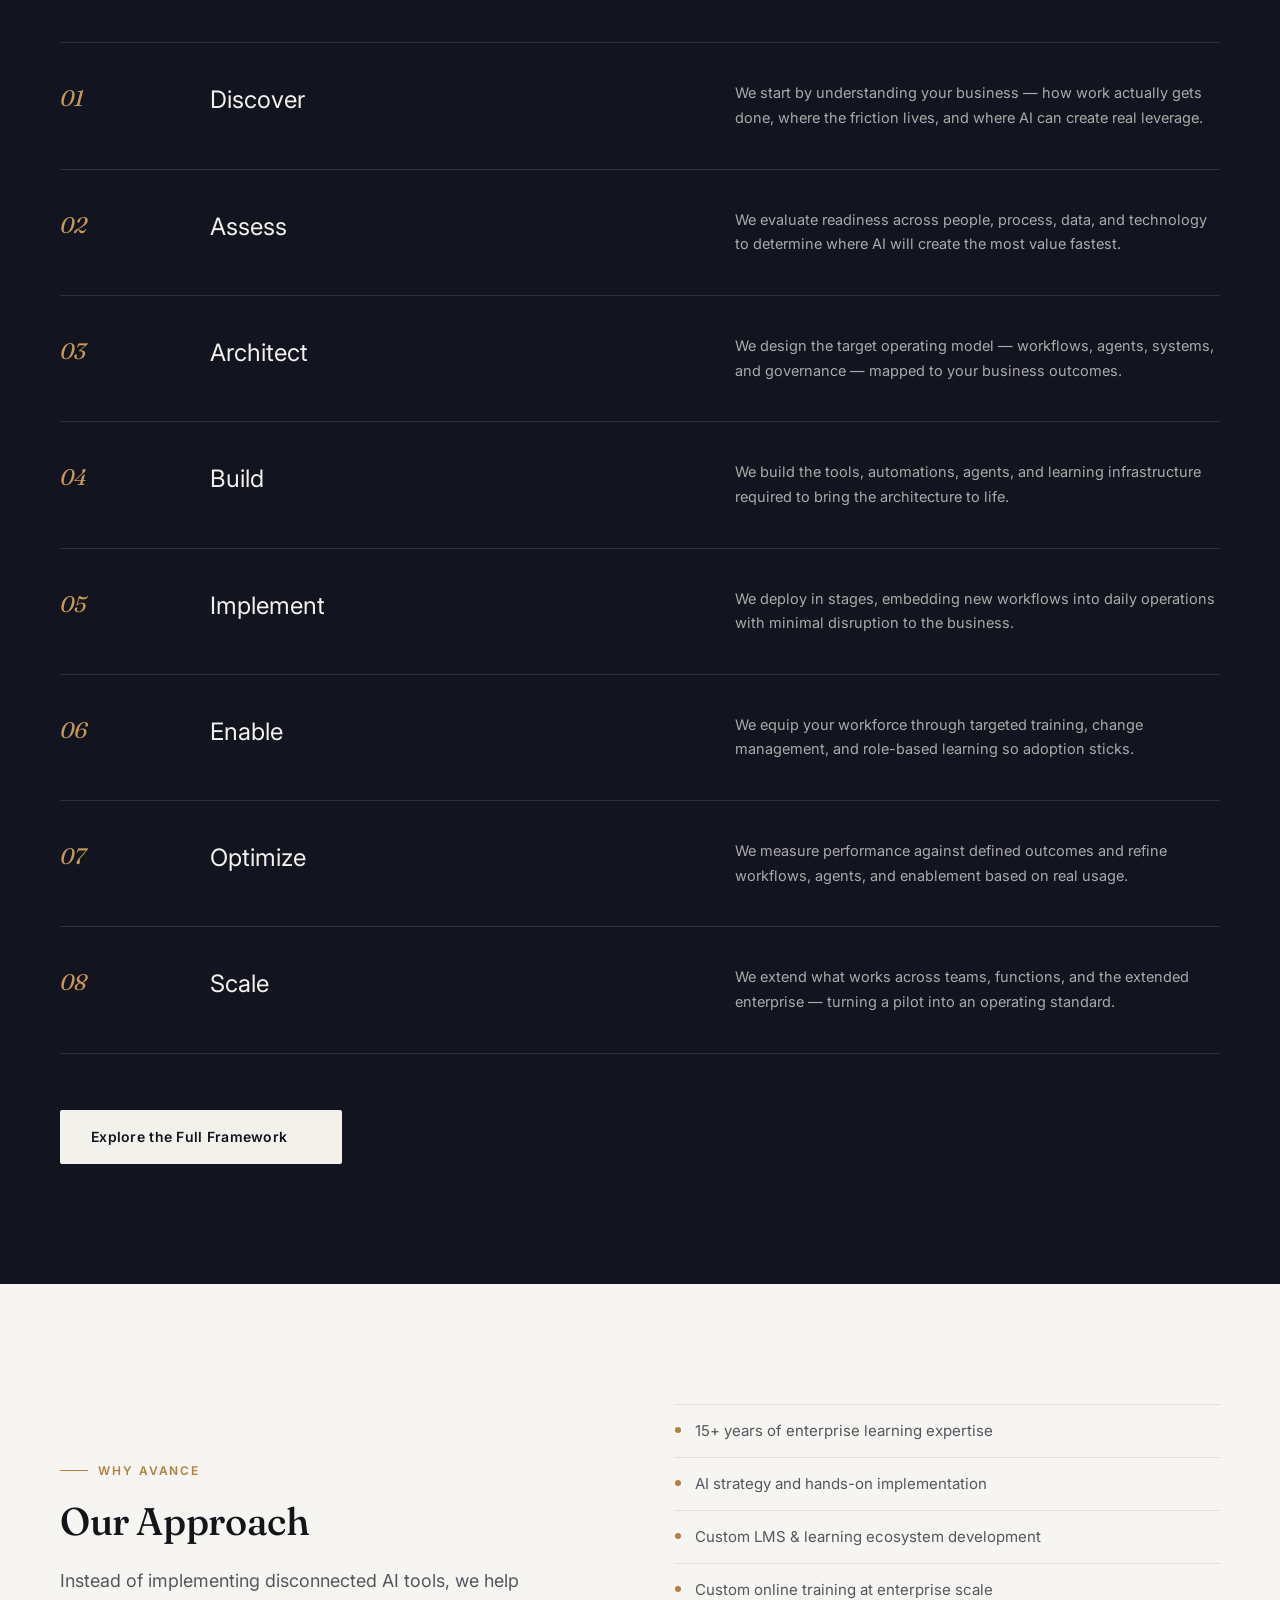
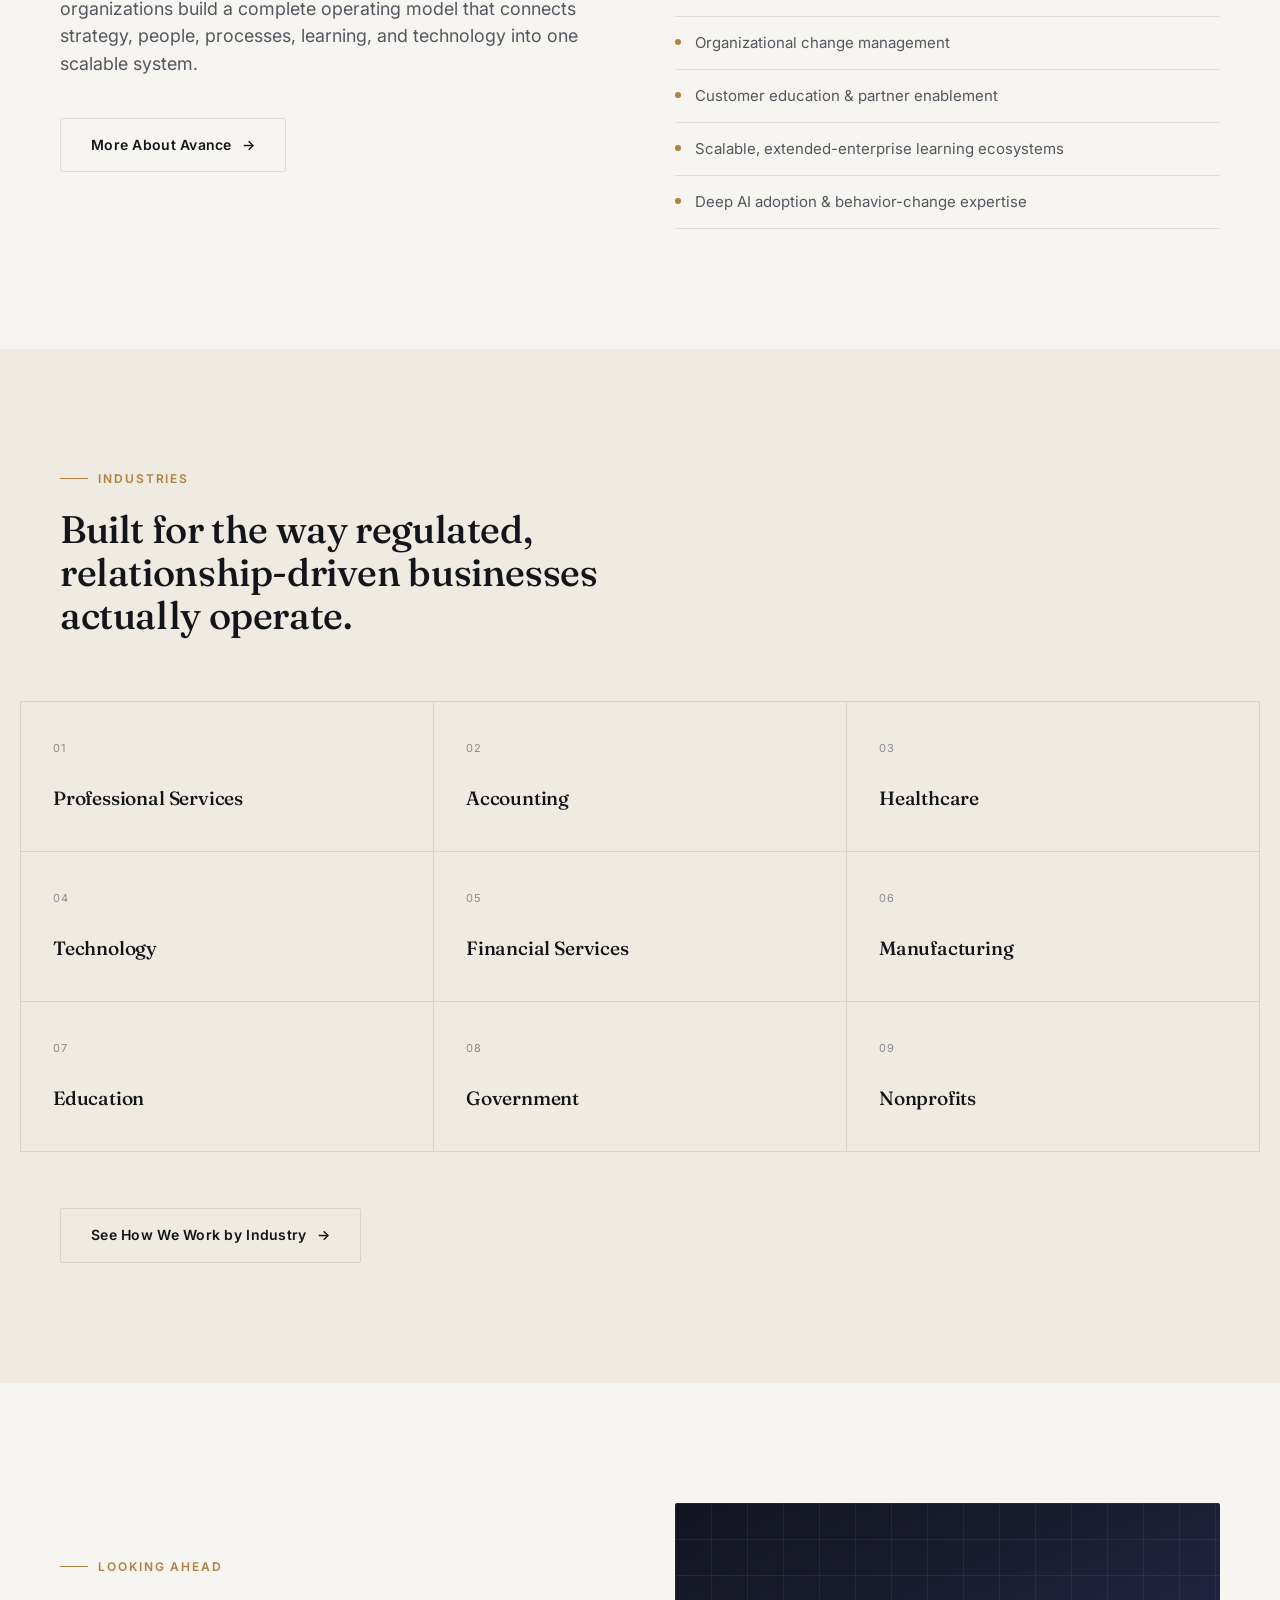
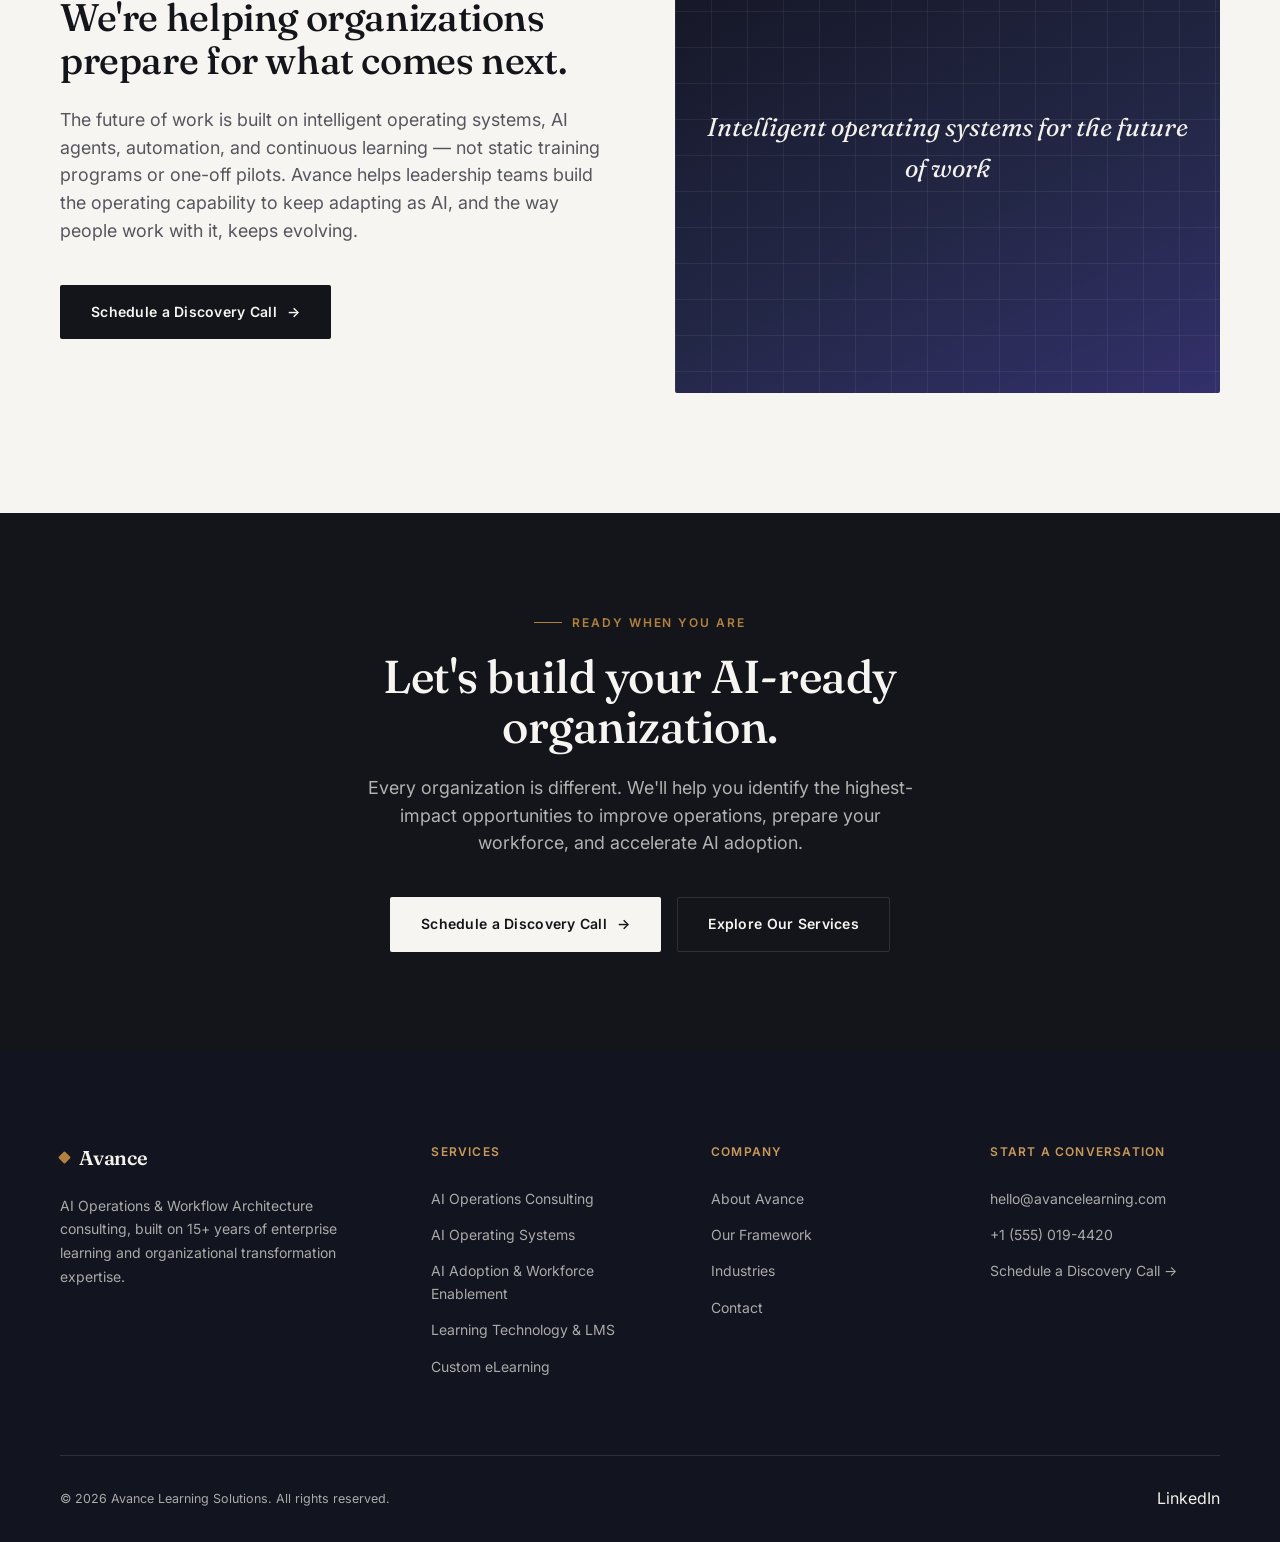
==== commit 8f9f20f5: "Add files via upload Update homepage messaging" ====
--- a/index.html
+++ b/index.html
@@ -48,8 +48,8 @@
     <div class="hero-grid"></div>
     <div class="wrap hero-inner">
       <div class="eyebrow">AI Operations &amp; Workflow Architecture</div>
-      <h1 class="type-hero">Build Smarter. Scale Faster. Operate Intelligently.</h1>
-      <p class="type-lead">We help organizations redesign workflows, implement AI, build intelligent operating systems, and create learning experiences that drive adoption, productivity, and measurable business results.</p>
+      <h1 class="type-hero">Helping organizations prepare their workforce for the future of AI.</h1>
+      <p class="type-lead">From strategy to adoption, Avance helps organizations redesign operations, develop AI-ready workforces, and build learning ecosystems that drive measurable business results.</p>
       <div class="cta-row">
         <a href="contact.html" class="btn btn-primary">Schedule a Discovery Call <span class="btn-arrow">→</span></a>
         <a href="services.html" class="btn btn-ghost">Explore Our Services</a>
@@ -69,8 +69,9 @@
     <div class="wrap">
       <div class="statement" data-reveal>
         <div class="eyebrow">Why Avance</div>
-        <h2 class="type-h1">Most AI consulting firms know technology. <em>Most learning companies know training.</em> We built our firm to close that gap.</h2>
-        <p class="type-lead mt-32 max-64">Avance bridges both worlds — helping organizations implement AI while making sure the people inside those organizations actually adopt it, trust it, and use it well. We don't simply build AI. We help you transform the way you operate.</p>
+        <h2 class="type-h1">Why Organizations Choose Avance</h2>
+        <p class="type-lead mt-32 max-64">Organizations don't struggle because they lack technology. They struggle because AI initiatives often lack strategy, adoption, and alignment.</p>
+        <p class="type-lead mt-24 max-64">Avance bridges the gap between AI strategy, learning, operations, and workforce enablement—helping organizations confidently adopt AI while preparing employees for the future of work.</p>
       </div>
     </div>
   </section>
@@ -83,10 +84,11 @@
       <div class="flex-between sec-head" style="margin-bottom:56px;" data-reveal>
         <div>
           <div class="eyebrow">What We Do</div>
-          <h2 class="type-h2">Five disciplines. One intelligent operating model.</h2>
+          <h2 class="type-h2">How We Help</h2>
         </div>
         <a href="services.html" class="btn btn-ghost">View All Services <span class="btn-arrow">→</span></a>
       </div>
+      <p class="type-lead max-64 mt-24" style="margin-bottom:56px;" data-reveal>Whether you're beginning your AI journey or scaling enterprise-wide transformation, our consulting services are designed to deliver measurable business outcomes.</p>
 
       <div class="grid-3" data-reveal-group>
         <div class="service-card" data-reveal><div class="card-num">01</div><h3>AI Operations Consulting</h3><p>We analyze how your business actually runs, identify inefficiencies, design AI-powered workflows, and implement automation that improves productivity and accelerates performance.</p><a href="services.html#ai-operations" class="card-link">Learn more →</a></div>
@@ -132,8 +134,8 @@
       <div class="feature-row">
         <div data-reveal>
           <div class="eyebrow">Why Avance</div>
-          <h2 class="type-h2">Technology alone does not transform organizations. <em>People do.</em></h2>
-          <p class="type-lead mt-24">Our combination of AI consulting, workflow design, learning strategy, LMS development, online training, enablement, and organizational change management helps companies achieve lasting transformation — instead of failed implementations that never get used.</p>
+          <h2 class="type-h2">Our Approach</h2>
+          <p class="type-lead mt-24">Instead of implementing disconnected AI tools, we help organizations build a complete operating model that connects strategy, people, processes, learning, and technology into one scalable system.</p>
           <div class="cta-row mt-40">
             <a href="about.html" class="btn btn-ghost">More About Avance <span class="btn-arrow">→</span></a>
           </div>
@@ -203,8 +205,8 @@
   <section class="cta-band" data-reveal>
     <div class="wrap">
       <div class="eyebrow" style="justify-content:center;">Ready When You Are</div>
-      <h2 class="type-h1">Let's redesign the way your organization works.</h2>
-      <p class="type-lead">A discovery call is the fastest way to find out where AI can create real leverage in your business — no deck, no pressure, just a conversation about how you operate today.</p>
+      <h2 class="type-h1">Let's build your AI-ready organization.</h2>
+      <p class="type-lead">Every organization is different. We'll help you identify the highest-impact opportunities to improve operations, prepare your workforce, and accelerate AI adoption.</p>
       <div class="cta-row">
         <a href="contact.html" class="btn btn-primary">Schedule a Discovery Call <span class="btn-arrow">→</span></a>
         <a href="services.html" class="btn btn-ghost">Explore Our Services</a>
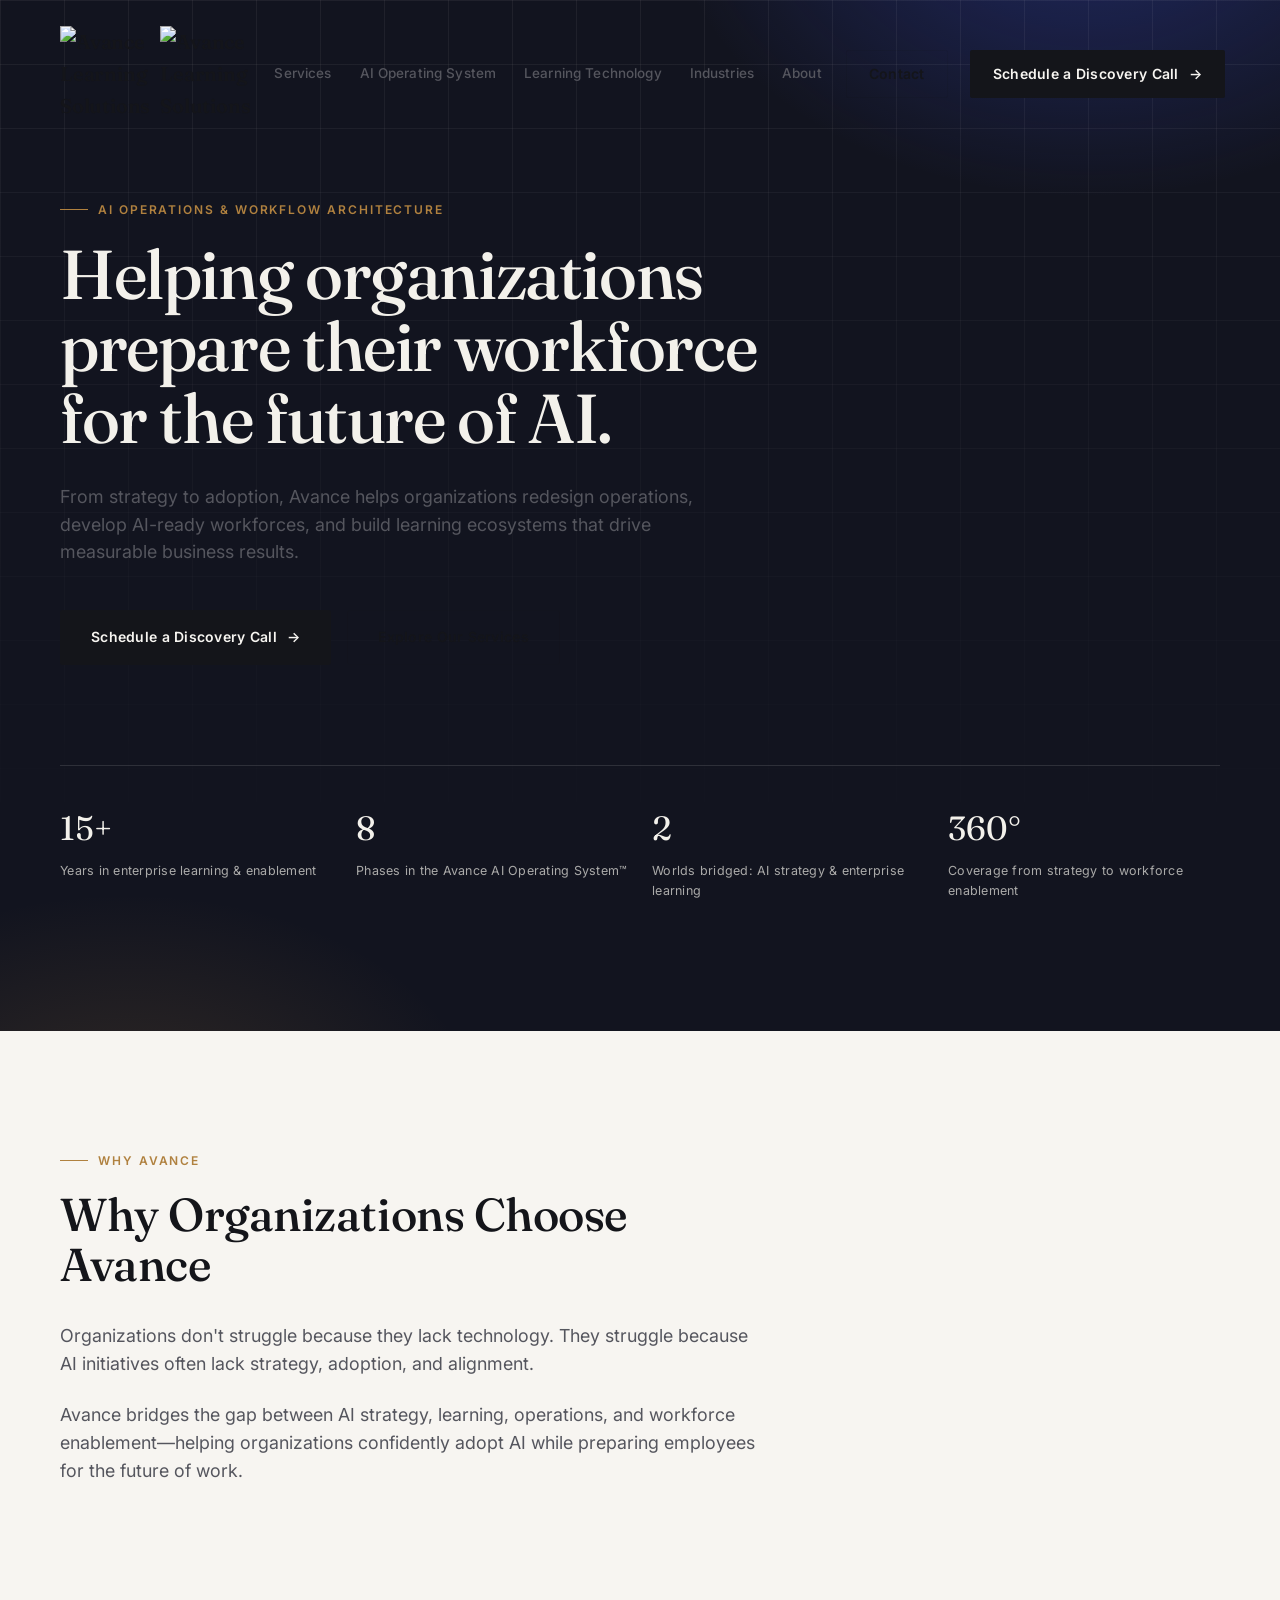
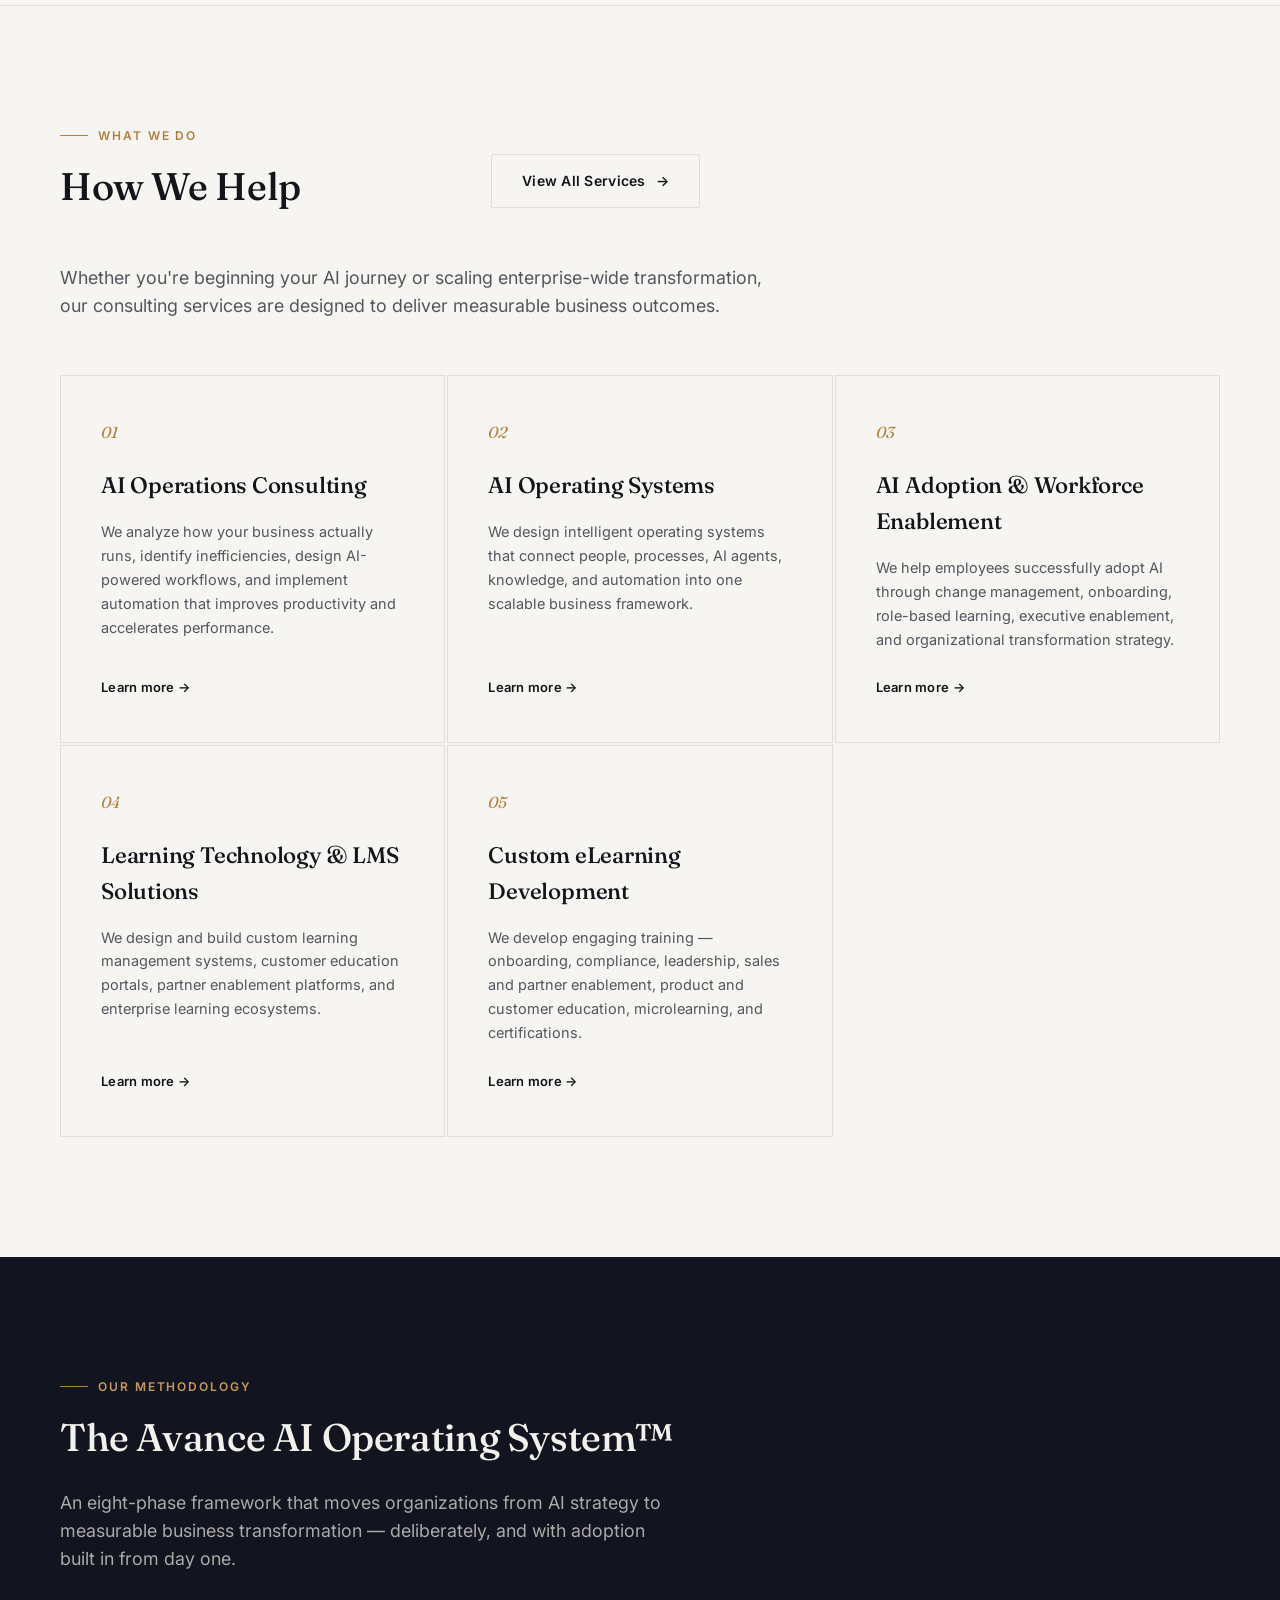
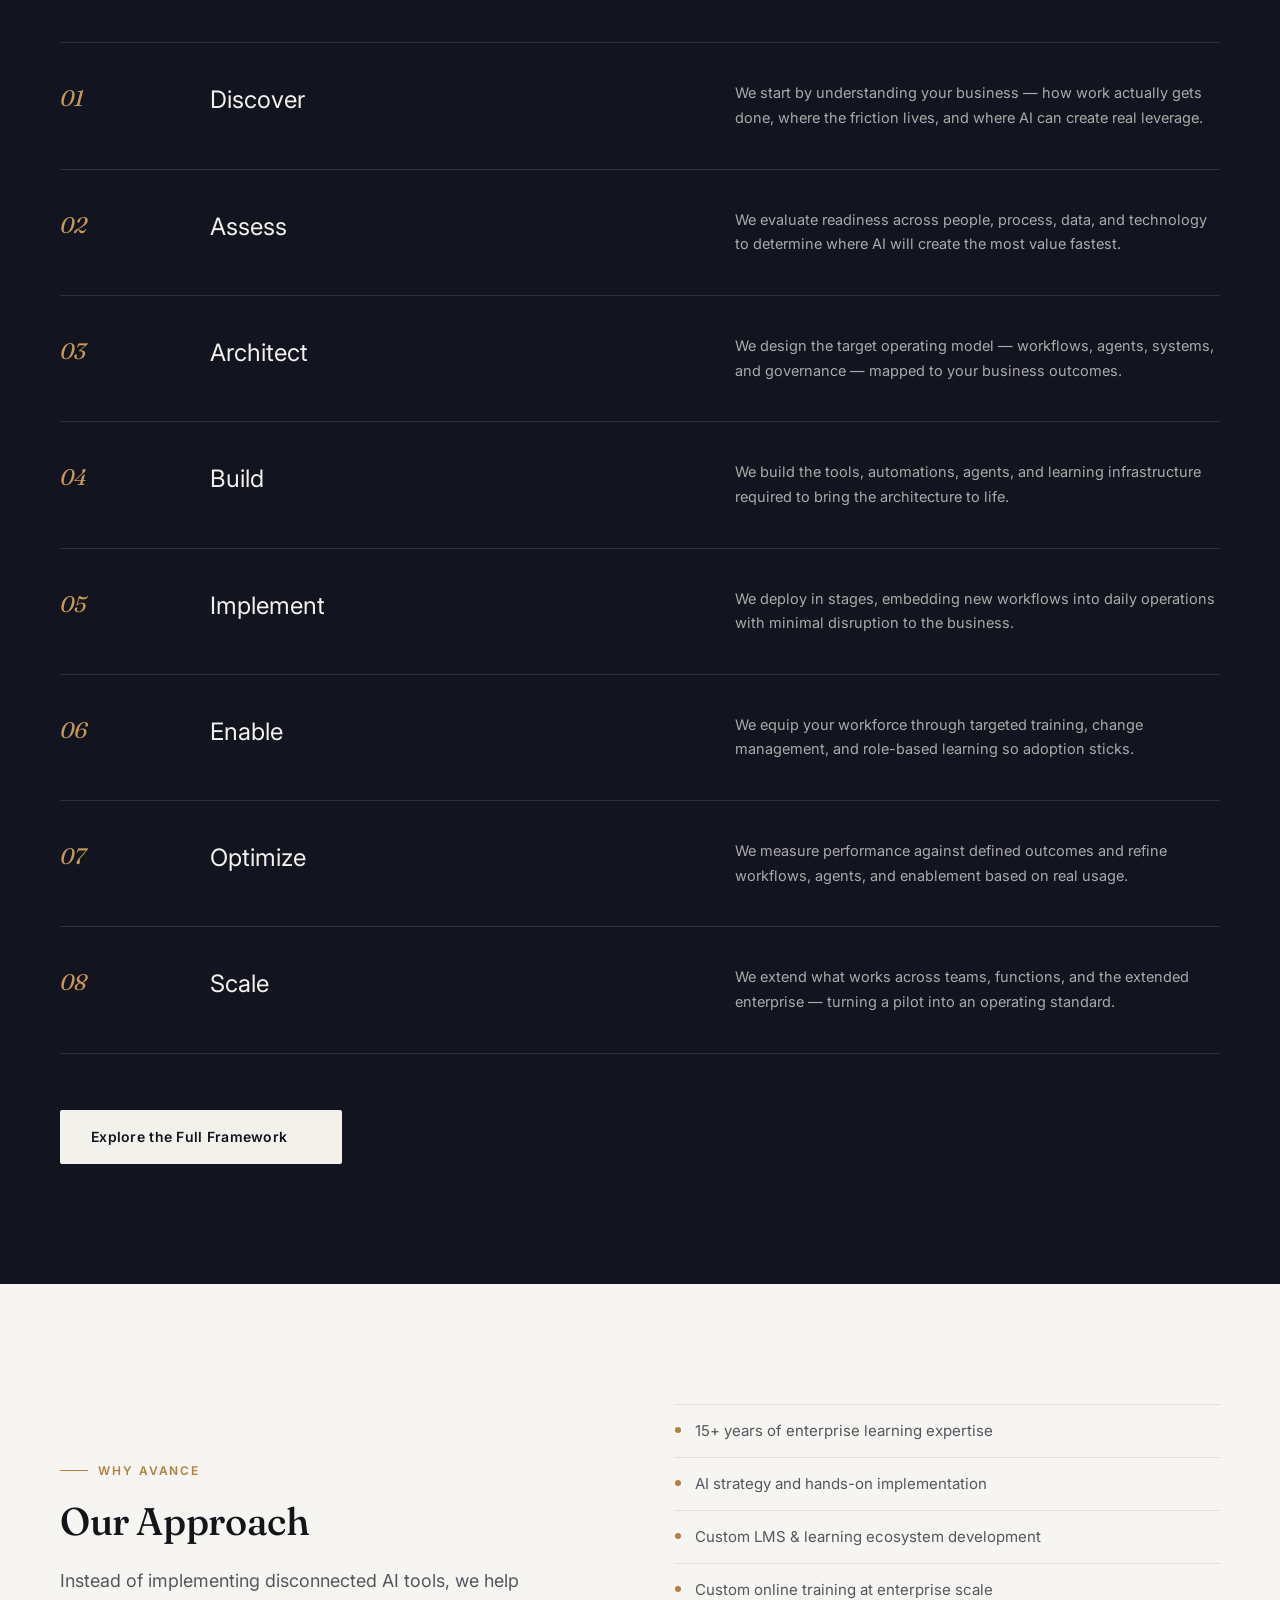
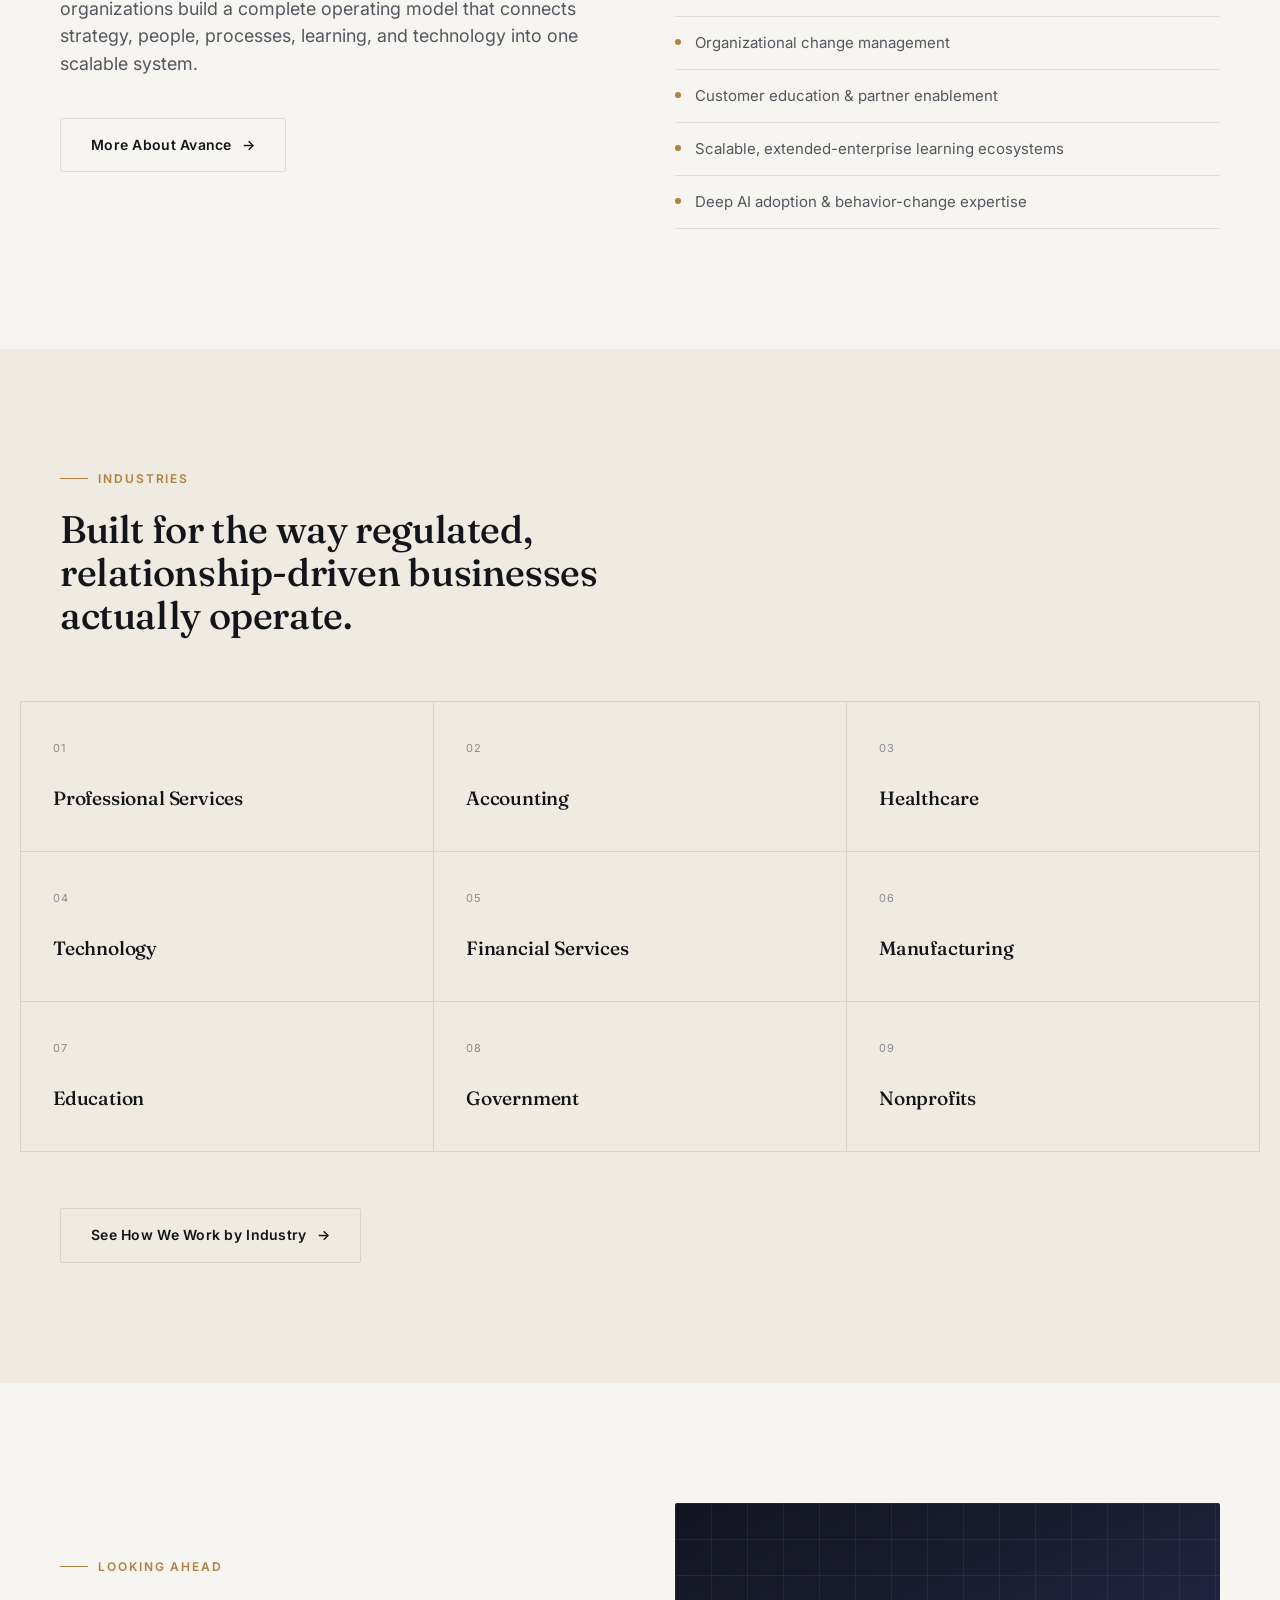
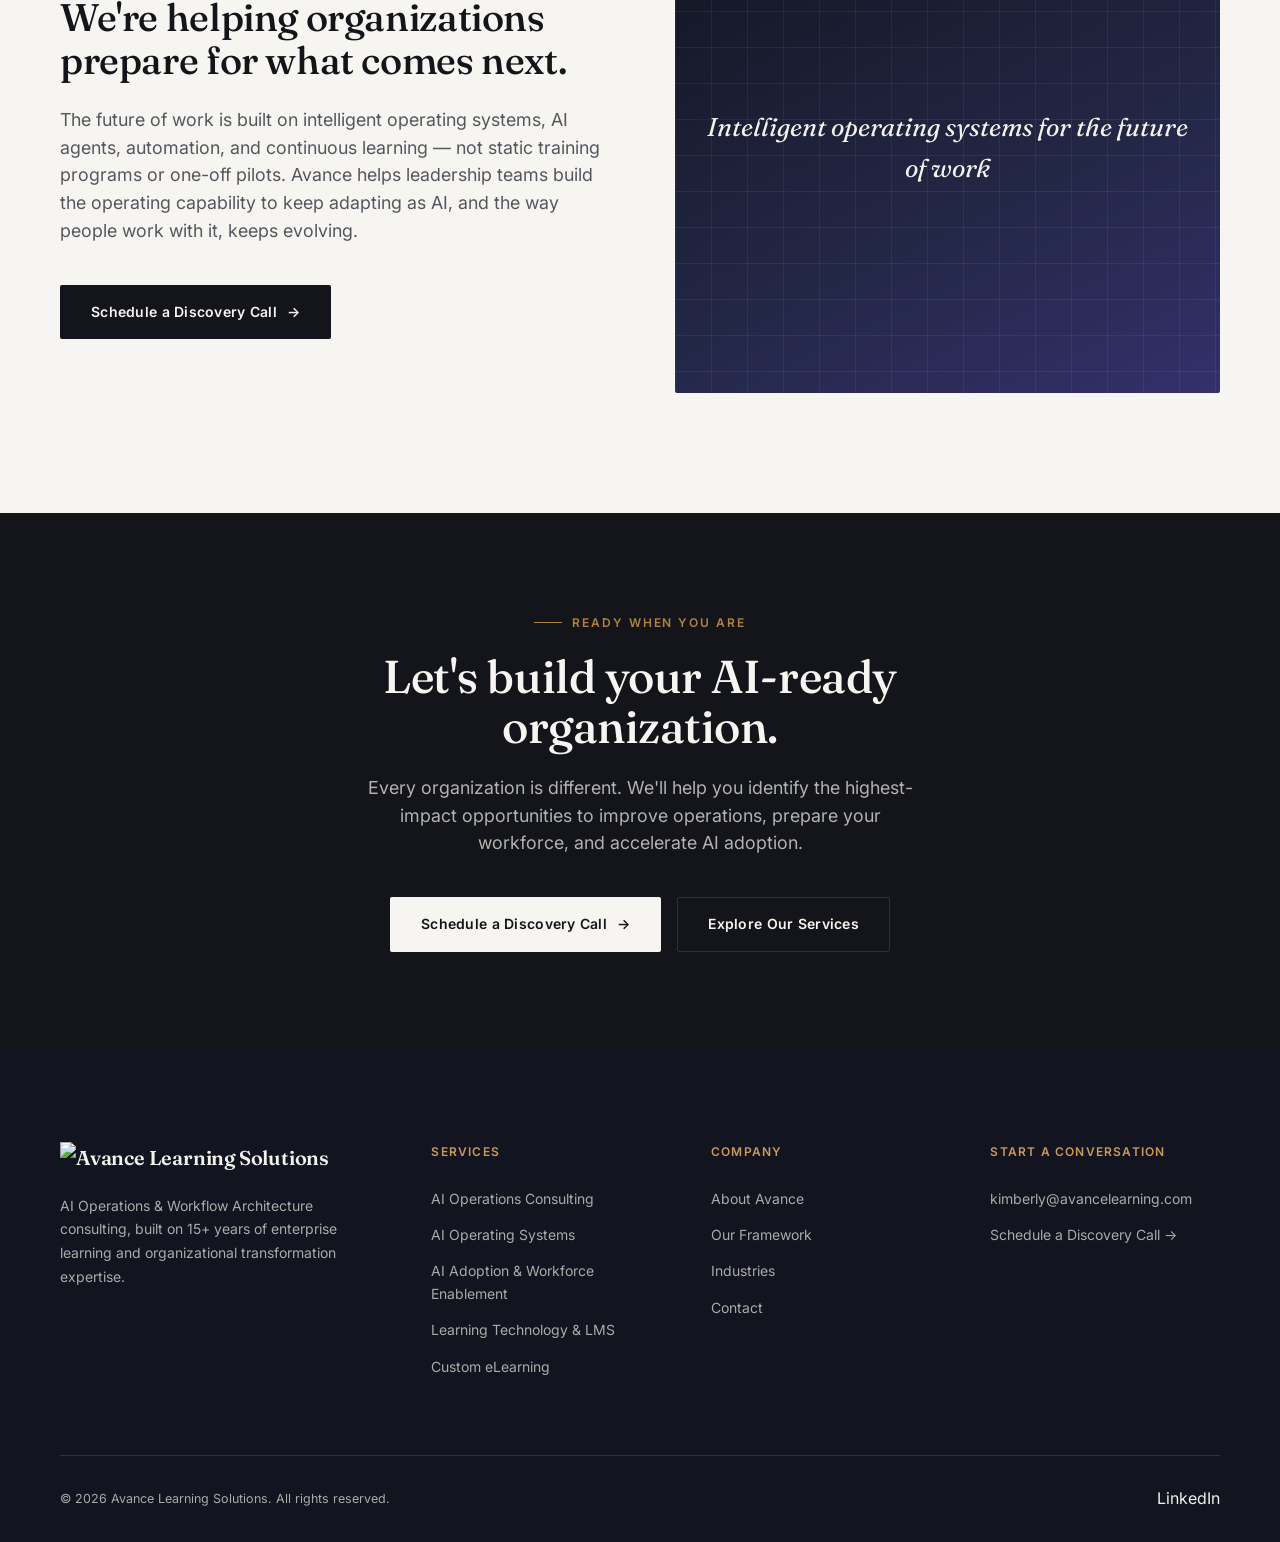
==== commit 194dc39d: "Update branding, homepage copy, logo, headshot, and contact information" ====
--- a/index.html
+++ b/index.html
@@ -10,7 +10,7 @@
 
 <header class="site-header">
   <div class="wrap header-row">
-    <a href="index.html" class="logo"><span class="logo-mark"></span>Avance<span class="logo-sub">Learning Solutions</span></a>
+    <a href="index.html" class="logo"><img src="assets/avance-logo-light.png" alt="Avance Learning Solutions" class="logo-img logo-img-light"><img src="assets/avance-logo.png" alt="Avance Learning Solutions" class="logo-img logo-img-dark"></a>
     <nav class="main-nav">
       <a href="services.html">Services</a>
       <a href="ai-operating-system.html">AI Operating System</a>
@@ -220,7 +220,7 @@
   <div class="wrap">
     <div class="footer-top">
       <div class="footer-brand">
-        <a href="index.html" class="logo"><span class="logo-mark"></span>Avance</a>
+        <a href="index.html" class="logo"><img src="assets/avance-logo-light.png" alt="Avance Learning Solutions" class="logo-img"></a>
         <p>AI Operations &amp; Workflow Architecture consulting, built on 15+ years of enterprise learning and organizational transformation expertise.</p>
       </div>
       <div class="footer-col">
@@ -240,8 +240,7 @@
       </div>
       <div class="footer-col">
         <h4>Start a Conversation</h4>
-        <p>hello@avancelearning.com</p>
-        <p>+1 (555) 019-4420</p>
+        <p>kimberly@avancelearning.com</p>
         <a href="contact.html">Schedule a Discovery Call →</a>
       </div>
     </div>
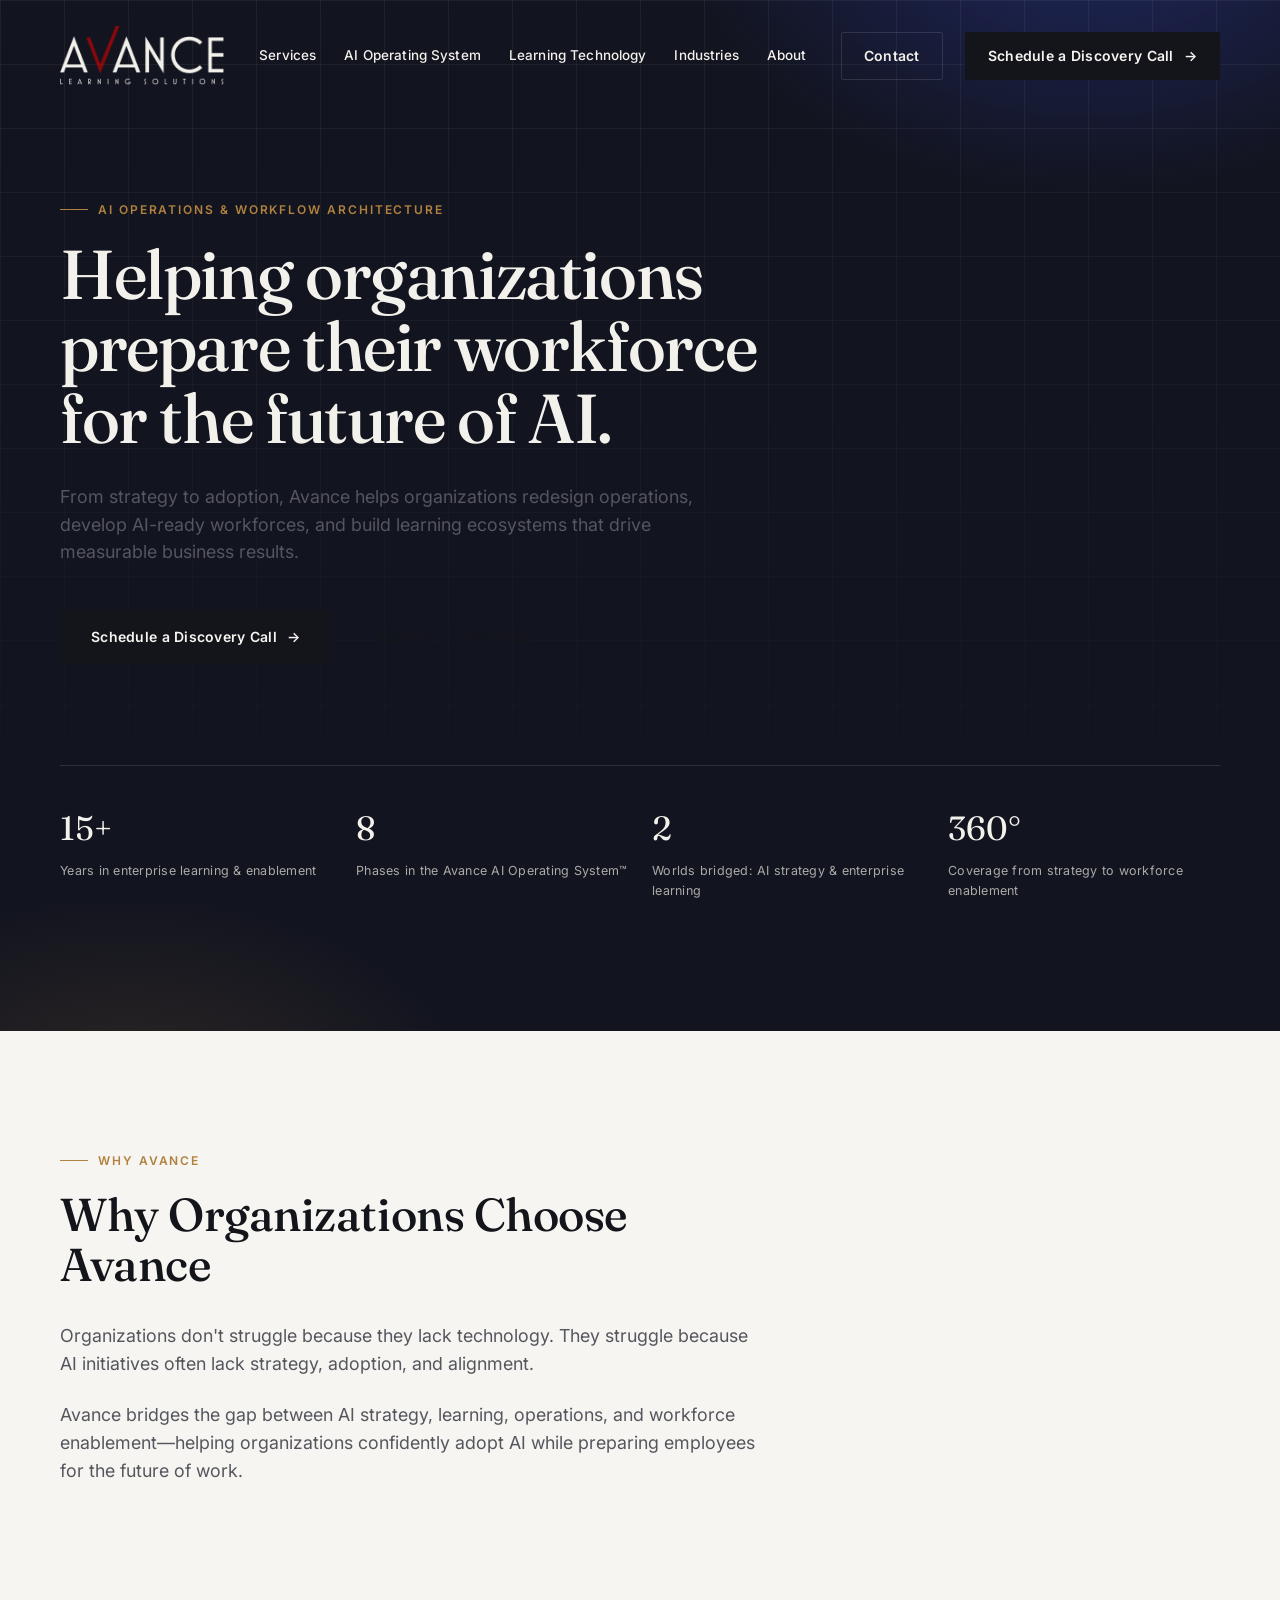
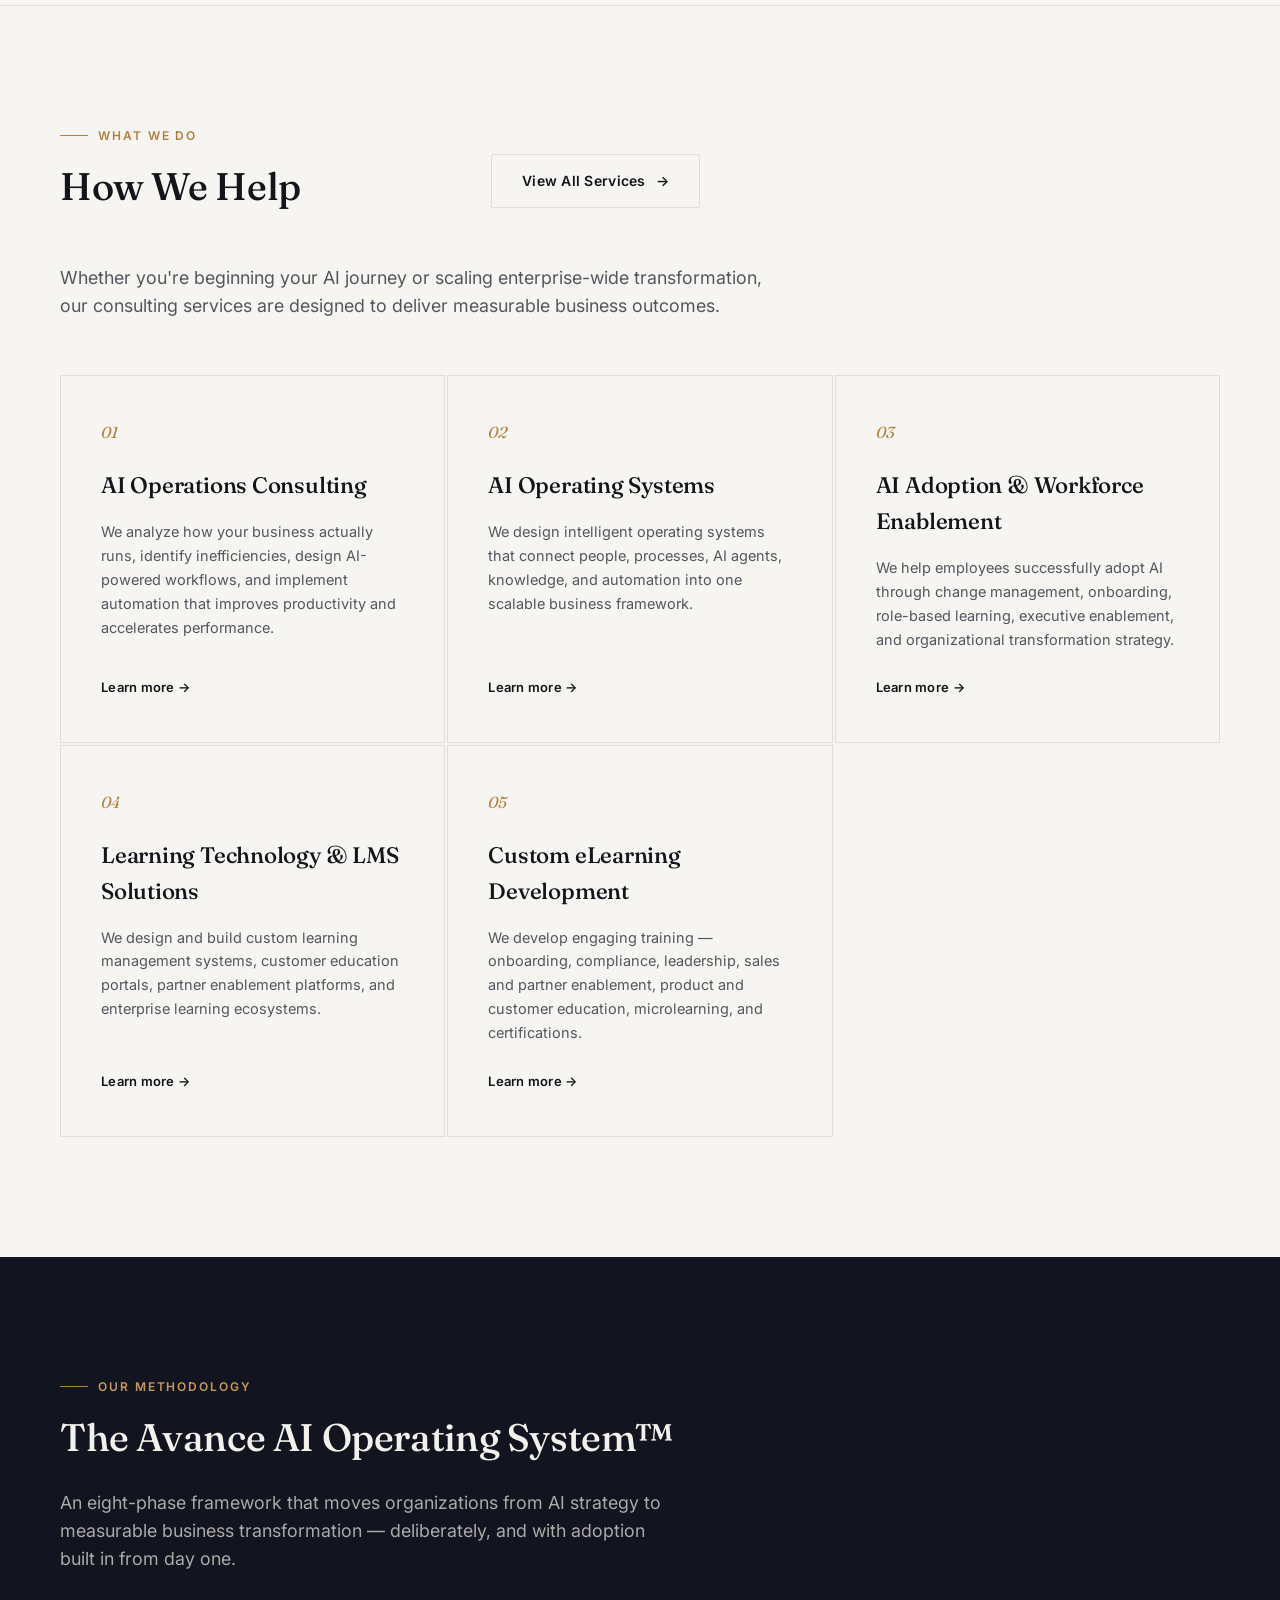
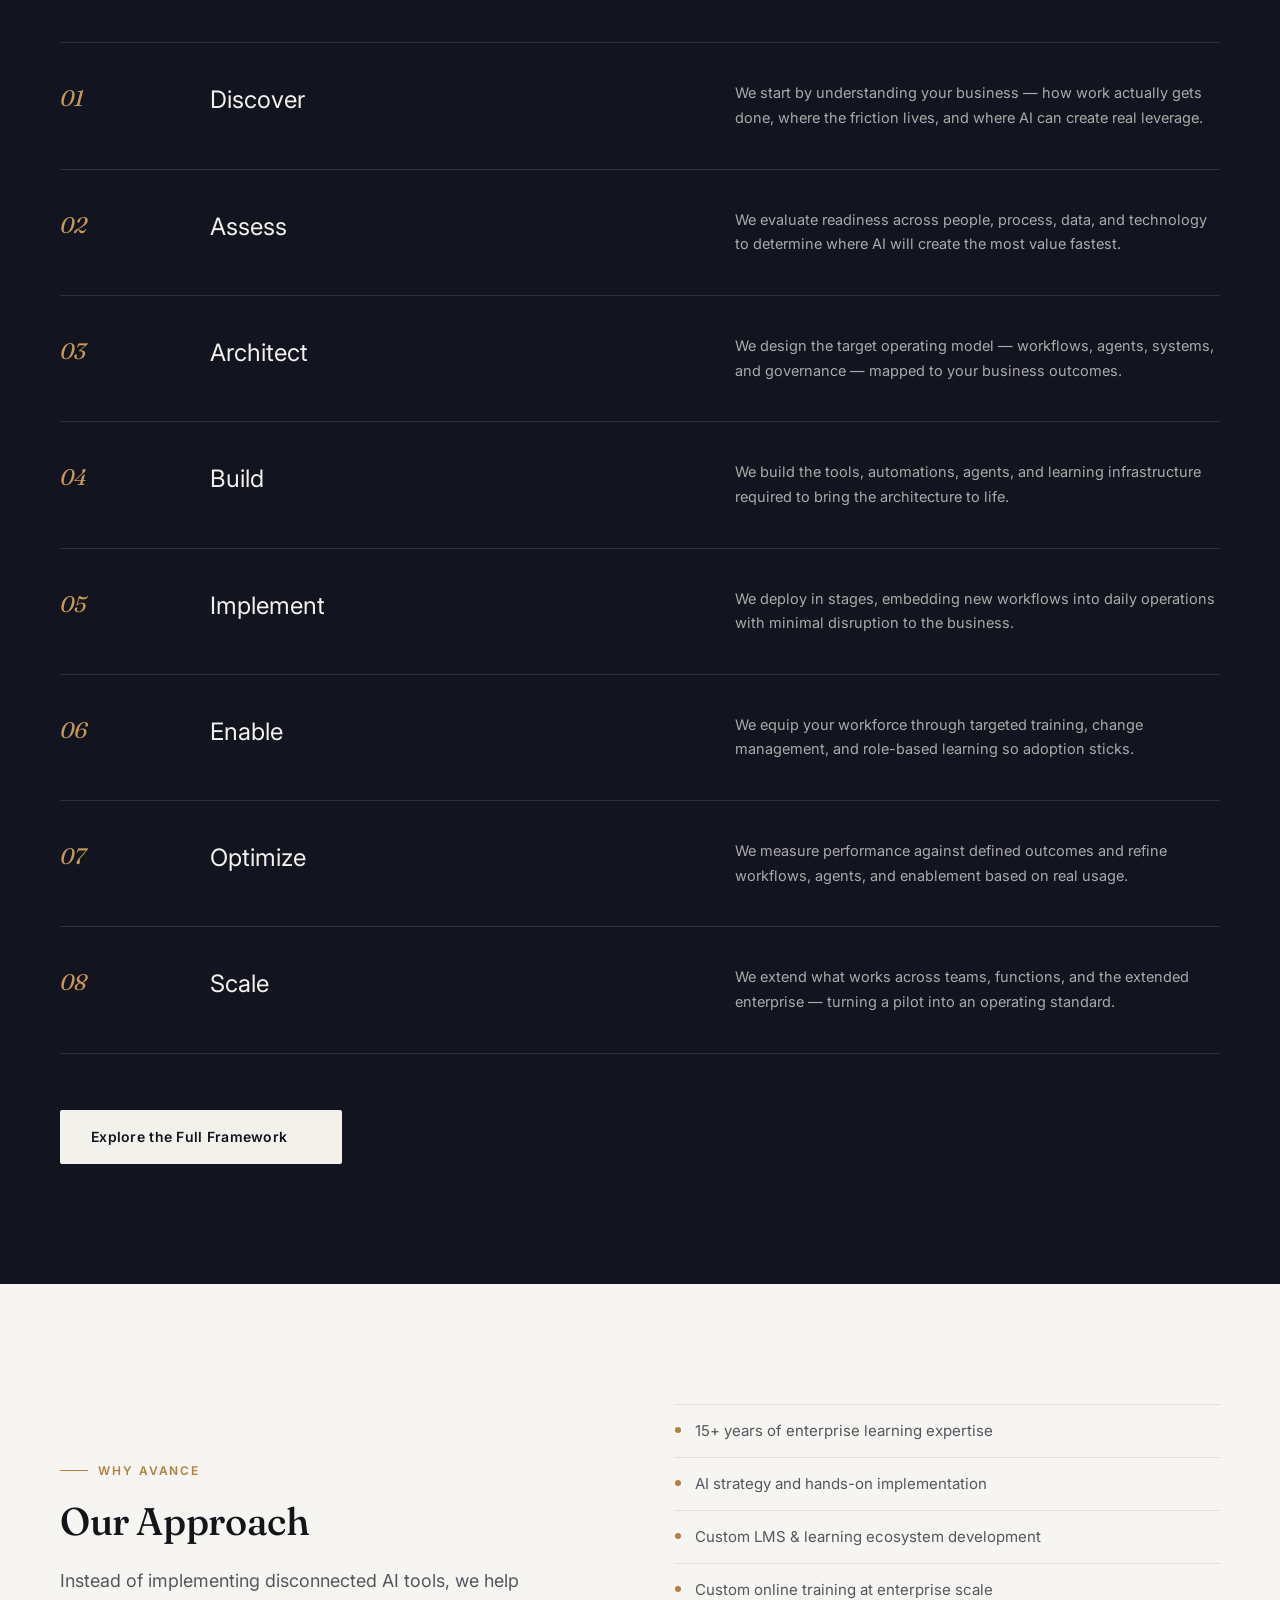
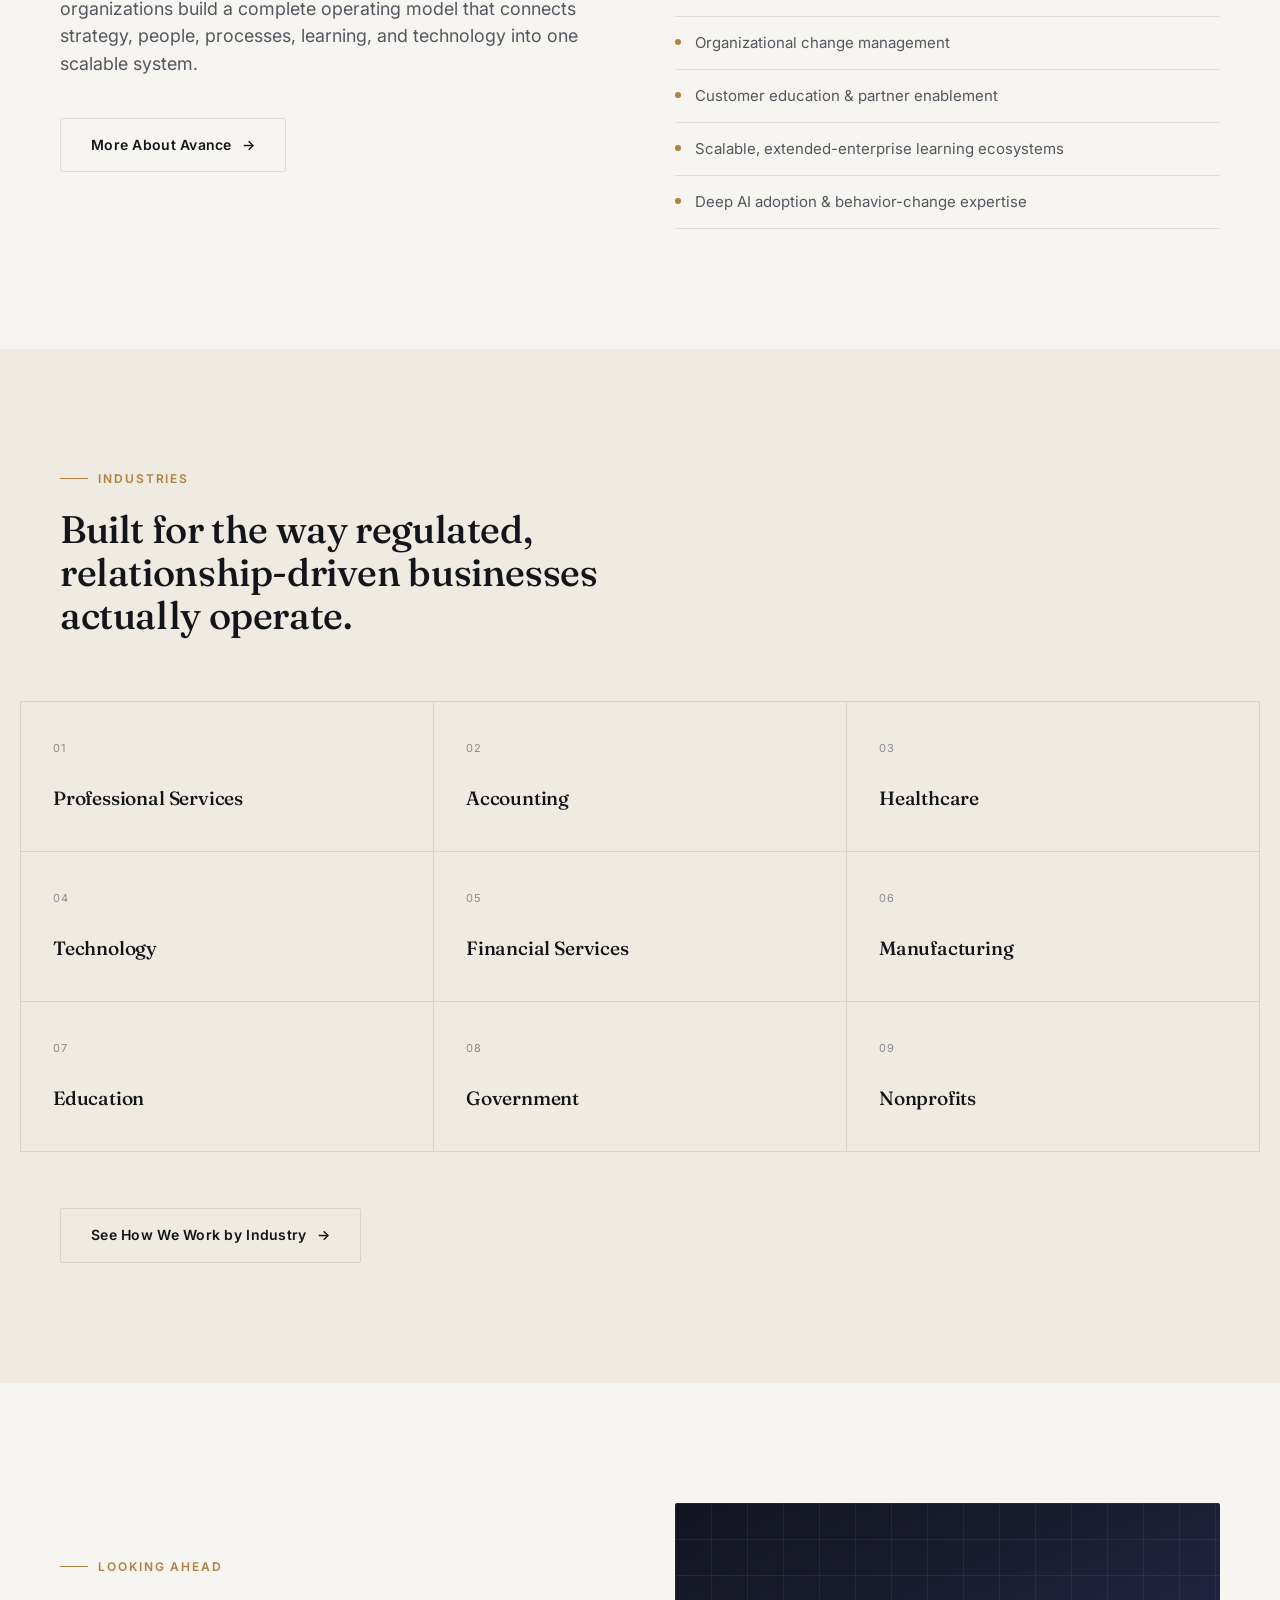
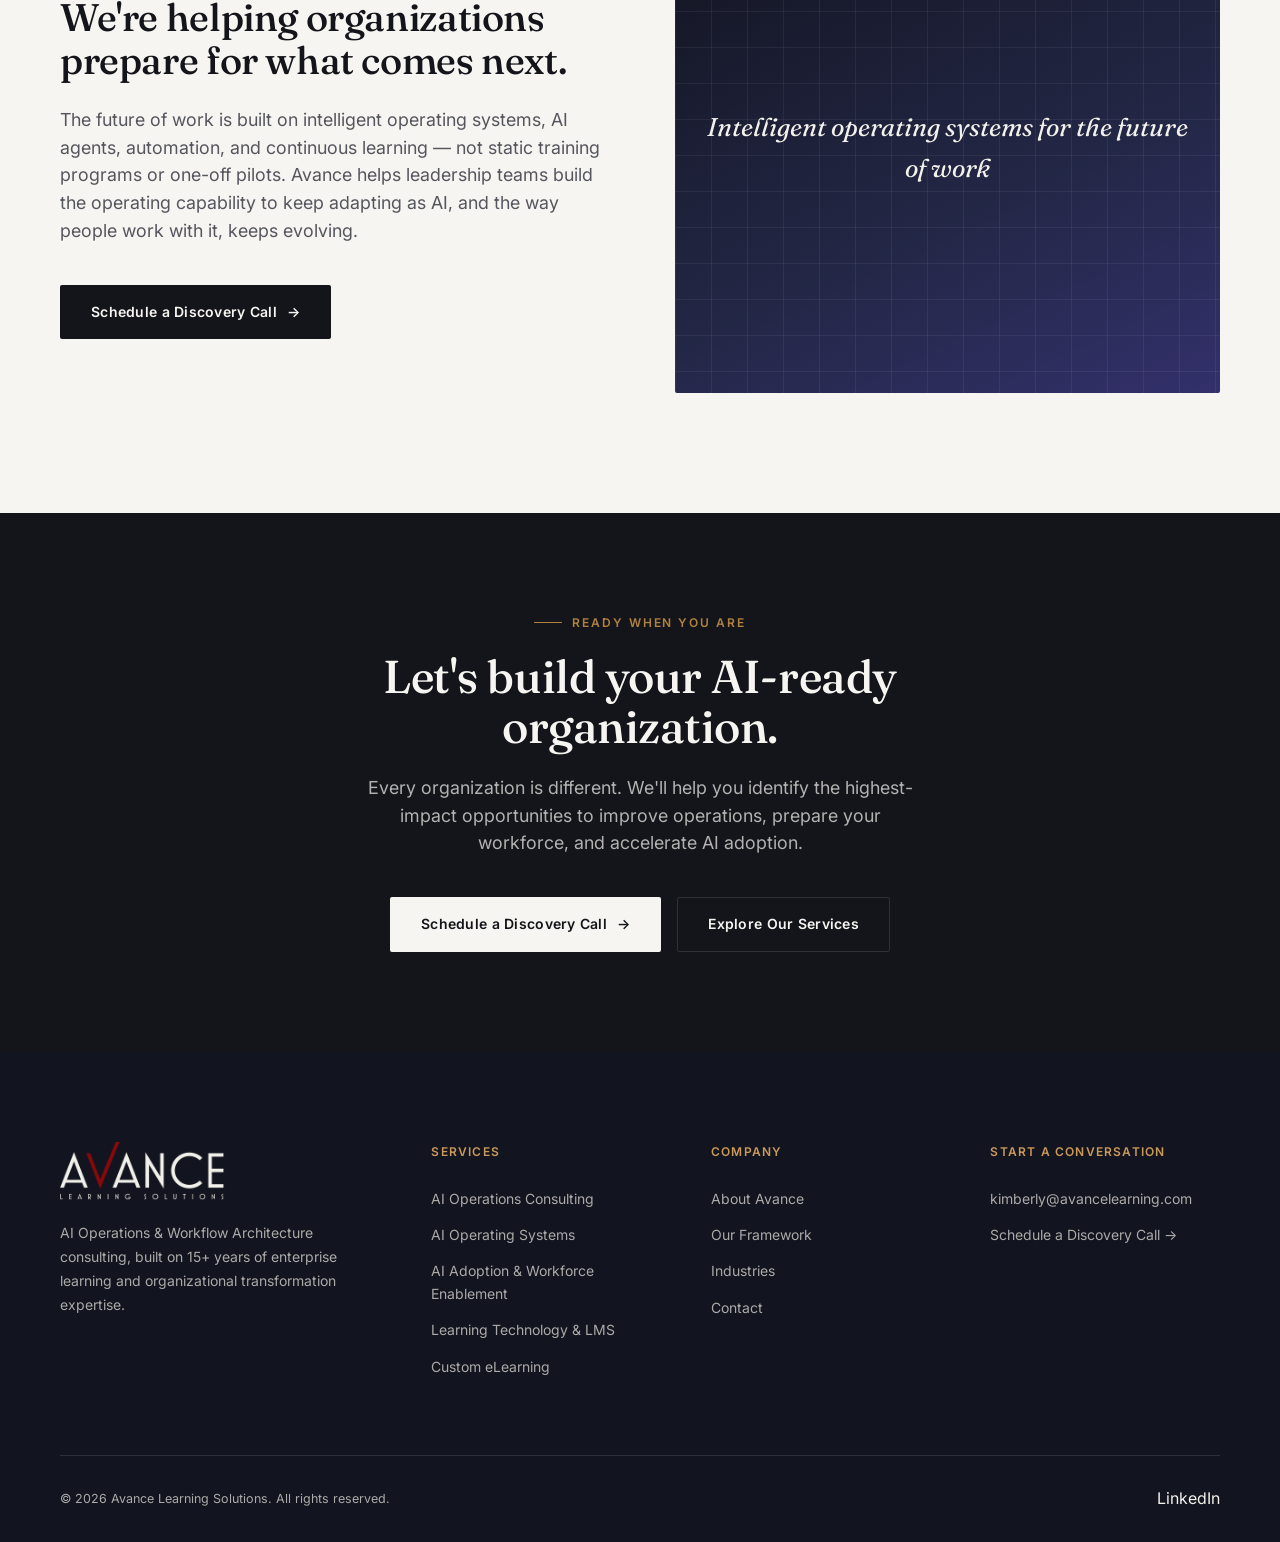
==== commit 77d1ac48: "Fix sitewide header logo and navigation - Fixed duplicate header logo - Corrected logo switching on" ====
--- a/index.html
+++ b/index.html
@@ -10,7 +10,7 @@
 
 <header class="site-header">
   <div class="wrap header-row">
-    <a href="index.html" class="logo"><img src="assets/avance-logo-light.png" alt="Avance Learning Solutions" class="logo-img logo-img-light"><img src="assets/avance-logo.png" alt="Avance Learning Solutions" class="logo-img logo-img-dark"></a>
+    <a href="index.html" class="logo"><img src="assets/avance-logo-light.png" alt="Avance Learning Solutions" class="logo-img"></a>
     <nav class="main-nav">
       <a href="services.html">Services</a>
       <a href="ai-operating-system.html">AI Operating System</a>
--- a/css/style.css
+++ b/css/style.css
@@ -139,23 +139,37 @@
   border-bottom:1px solid var(--paper-line);
 }
 .header-row{ display:flex; align-items:center; justify-content:space-between; gap:24px; }
-.logo{ display:flex; align-items:center; gap:10px; font-family:'Fraunces',serif; font-size:20px; font-weight:600; letter-spacing:-0.01em; }
-.logo-mark{ width:9px; height:9px; background:var(--gold); border-radius:1px; transform:rotate(45deg); flex:none; }
-.logo-sub{ font-family:'Inter',sans-serif; font-weight:500; font-size:10px; letter-spacing:0.14em; text-transform:uppercase; color:var(--ink-faint); margin-left:2px; }
+.logo{ display:flex; align-items:center; }
+
+/* Header logo: single <img>, src swapped by JS based on header state (js/main.js).
+   avance-logo.png = dark/black ink -> use on light backgrounds (scrolled header).
+   avance-logo-light.png = light/white ink -> use on dark backgrounds (unscrolled header, over the hero). */
+.logo-img{ width:165px; height:auto; object-fit:contain; display:block; }
+@media(max-width:960px){ .logo-img{ width:140px; } }
+@media(max-width:480px){ .logo-img{ width:120px; } }
 
 .main-nav{ display:flex; align-items:center; gap:28px; }
-.main-nav a{ font-size:13.5px; font-weight:500; color:var(--ink-soft); letter-spacing:0.01em; position:relative; padding:4px 0; white-space:nowrap; }
-.main-nav a:hover, .main-nav a.active{ color:var(--ink); }
+.main-nav a{ font-size:13.5px; font-weight:500; color:var(--on-navy); letter-spacing:0.01em; position:relative; padding:4px 0; white-space:nowrap; transition:color .3s var(--ease); }
+.main-nav a:hover, .main-nav a.active{ color:var(--gold-bright); }
 .main-nav a::after{
-  content:''; position:absolute; left:0; right:0; bottom:0; height:1px; background:var(--gold);
+  content:''; position:absolute; left:0; right:0; bottom:0; height:1px; background:var(--gold-bright);
   transform:scaleX(0); transform-origin:right; transition:transform .3s var(--ease);
 }
 .main-nav a:hover::after, .main-nav a.active::after{ transform:scaleX(1); transform-origin:left; }
+.site-header.is-scrolled .main-nav a{ color:#171717; }
+.site-header.is-scrolled .main-nav a:hover, .site-header.is-scrolled .main-nav a.active{ color:var(--gold); }
+.site-header.is-scrolled .main-nav a::after{ background:var(--gold); }
+
 .header-actions{ display:flex; align-items:center; gap:22px; }
 .header-actions .btn{ padding:12px 22px; }
+.header-actions .btn-ghost{ border-color:var(--navy-line); color:var(--on-navy); }
+.header-actions .btn-ghost:hover{ border-color:var(--on-navy); }
+.site-header.is-scrolled .header-actions .btn-ghost{ border-color:var(--paper-line); color:var(--ink); }
+.site-header.is-scrolled .header-actions .btn-ghost:hover{ border-color:var(--ink); }
 
 .nav-toggle{ display:none; flex-direction:column; gap:5px; background:none; border:none; padding:8px; position:relative; z-index:1100; }
-.nav-toggle span{ width:22px; height:1.5px; background:var(--ink); transition:all .3s var(--ease); }
+.nav-toggle span{ width:22px; height:1.5px; background:var(--on-navy); transition:all .3s var(--ease); }
+.site-header.on-light-bg .nav-toggle span{ background:#171717; }
 .nav-toggle.is-active span:nth-child(1){ transform:translateY(6.5px) rotate(45deg); }
 .nav-toggle.is-active span:nth-child(2){ opacity:0; }
 .nav-toggle.is-active span:nth-child(3){ transform:translateY(-6.5px) rotate(-45deg); }
@@ -286,6 +300,9 @@
   background-size:36px 36px;
 }
 .fr-visual .fr-tag{ position:relative; font-family:'Fraunces',serif; font-style:italic; color:var(--on-navy); font-size:1.6rem; text-align:center; padding:0 20px; }
+.fr-visual.fr-photo{ background:var(--navy); }
+.fr-visual.fr-photo::before{ display:none; }
+.fr-visual.fr-photo img{ width:100%; height:100%; object-fit:cover; object-position:center top; }
 
 /* ---------- Industries ---------- */
 .industry-grid{ display:grid; grid-template-columns:repeat(3,1fr); border-top:1px solid var(--paper-line); border-left:1px solid var(--paper-line); }
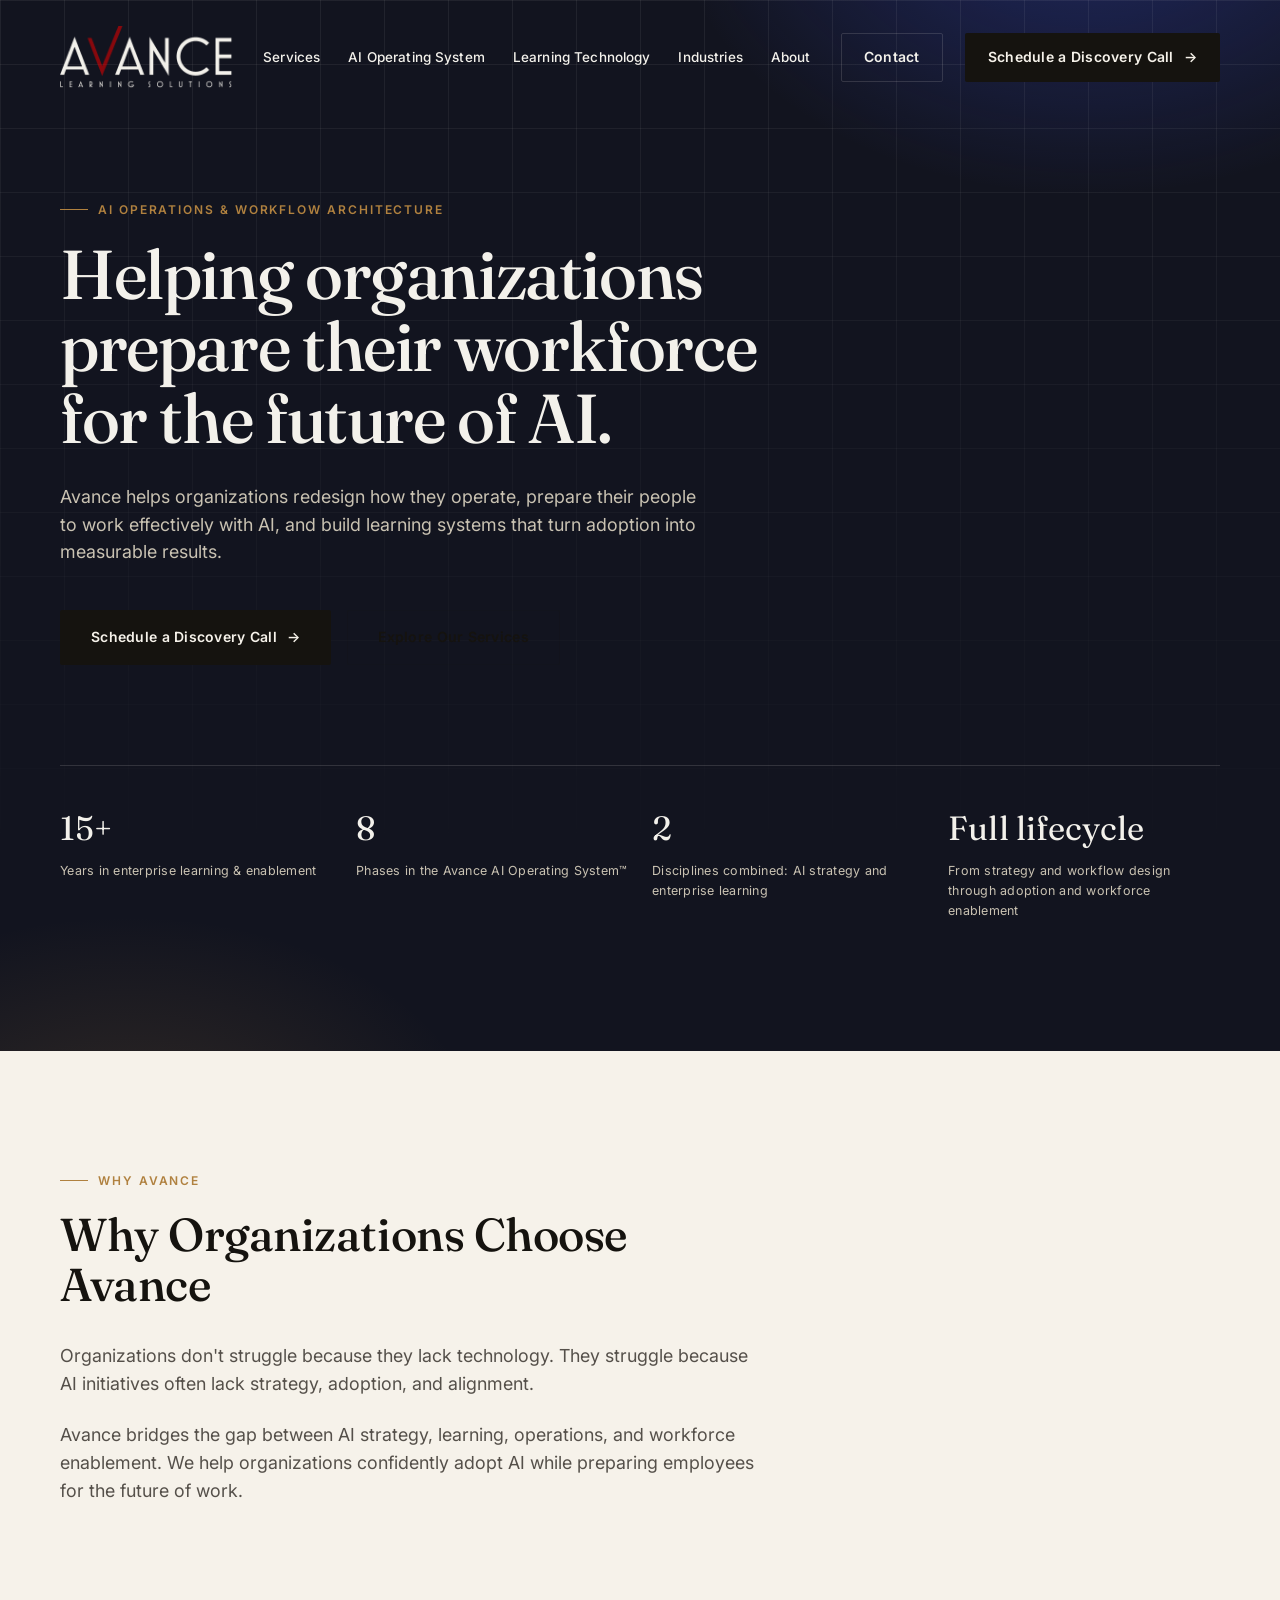
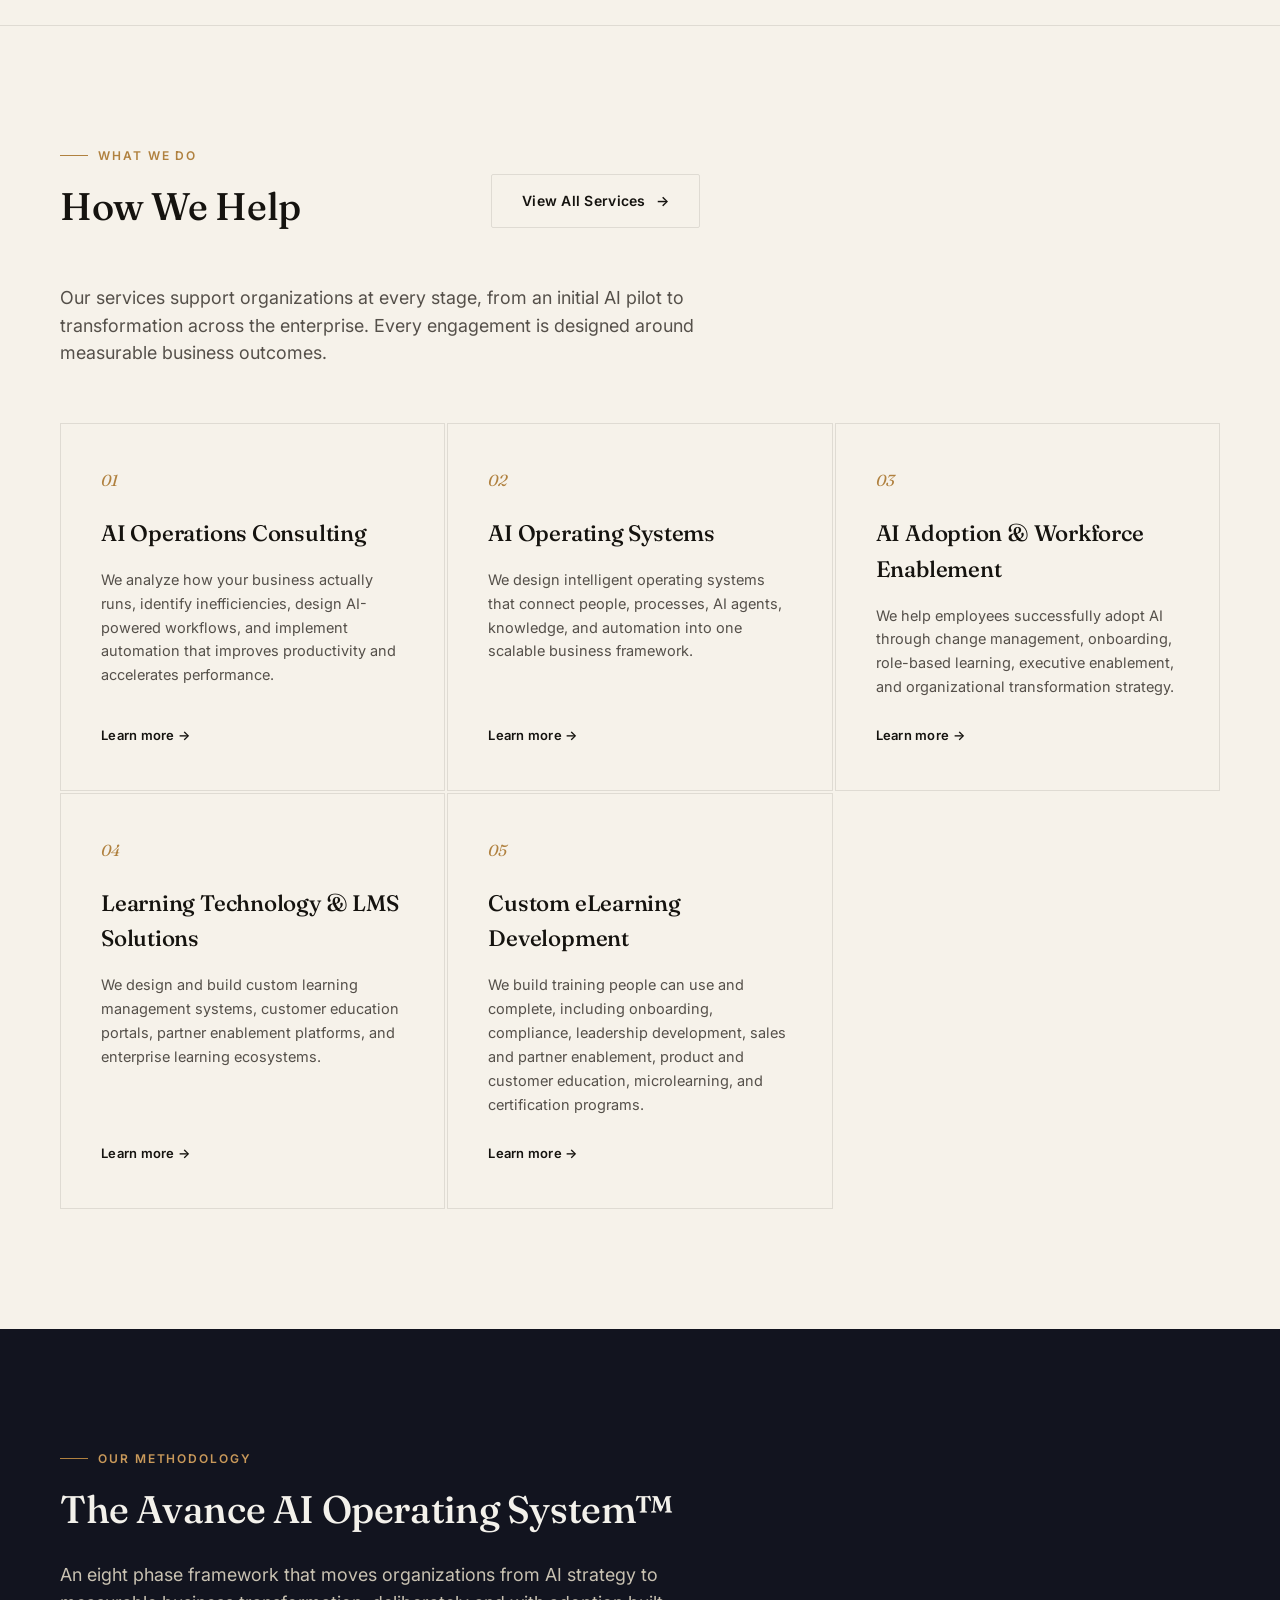
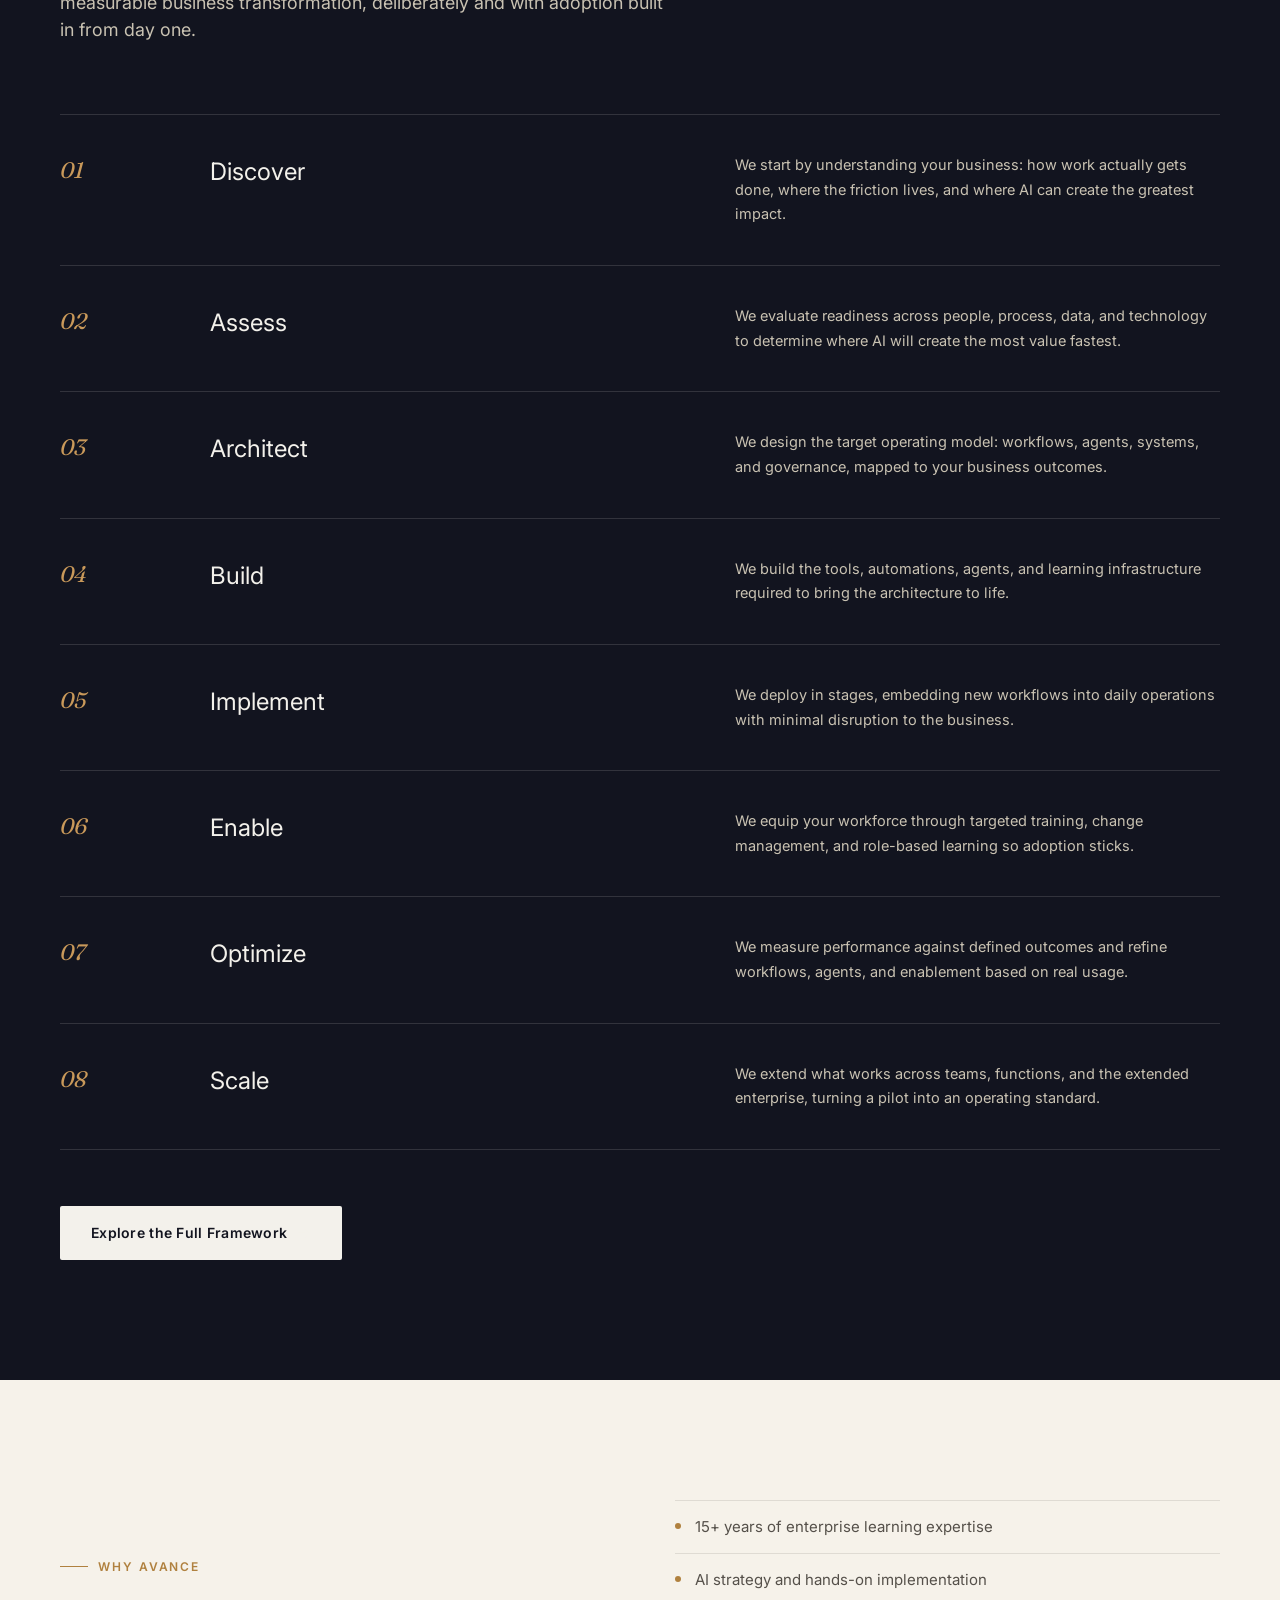
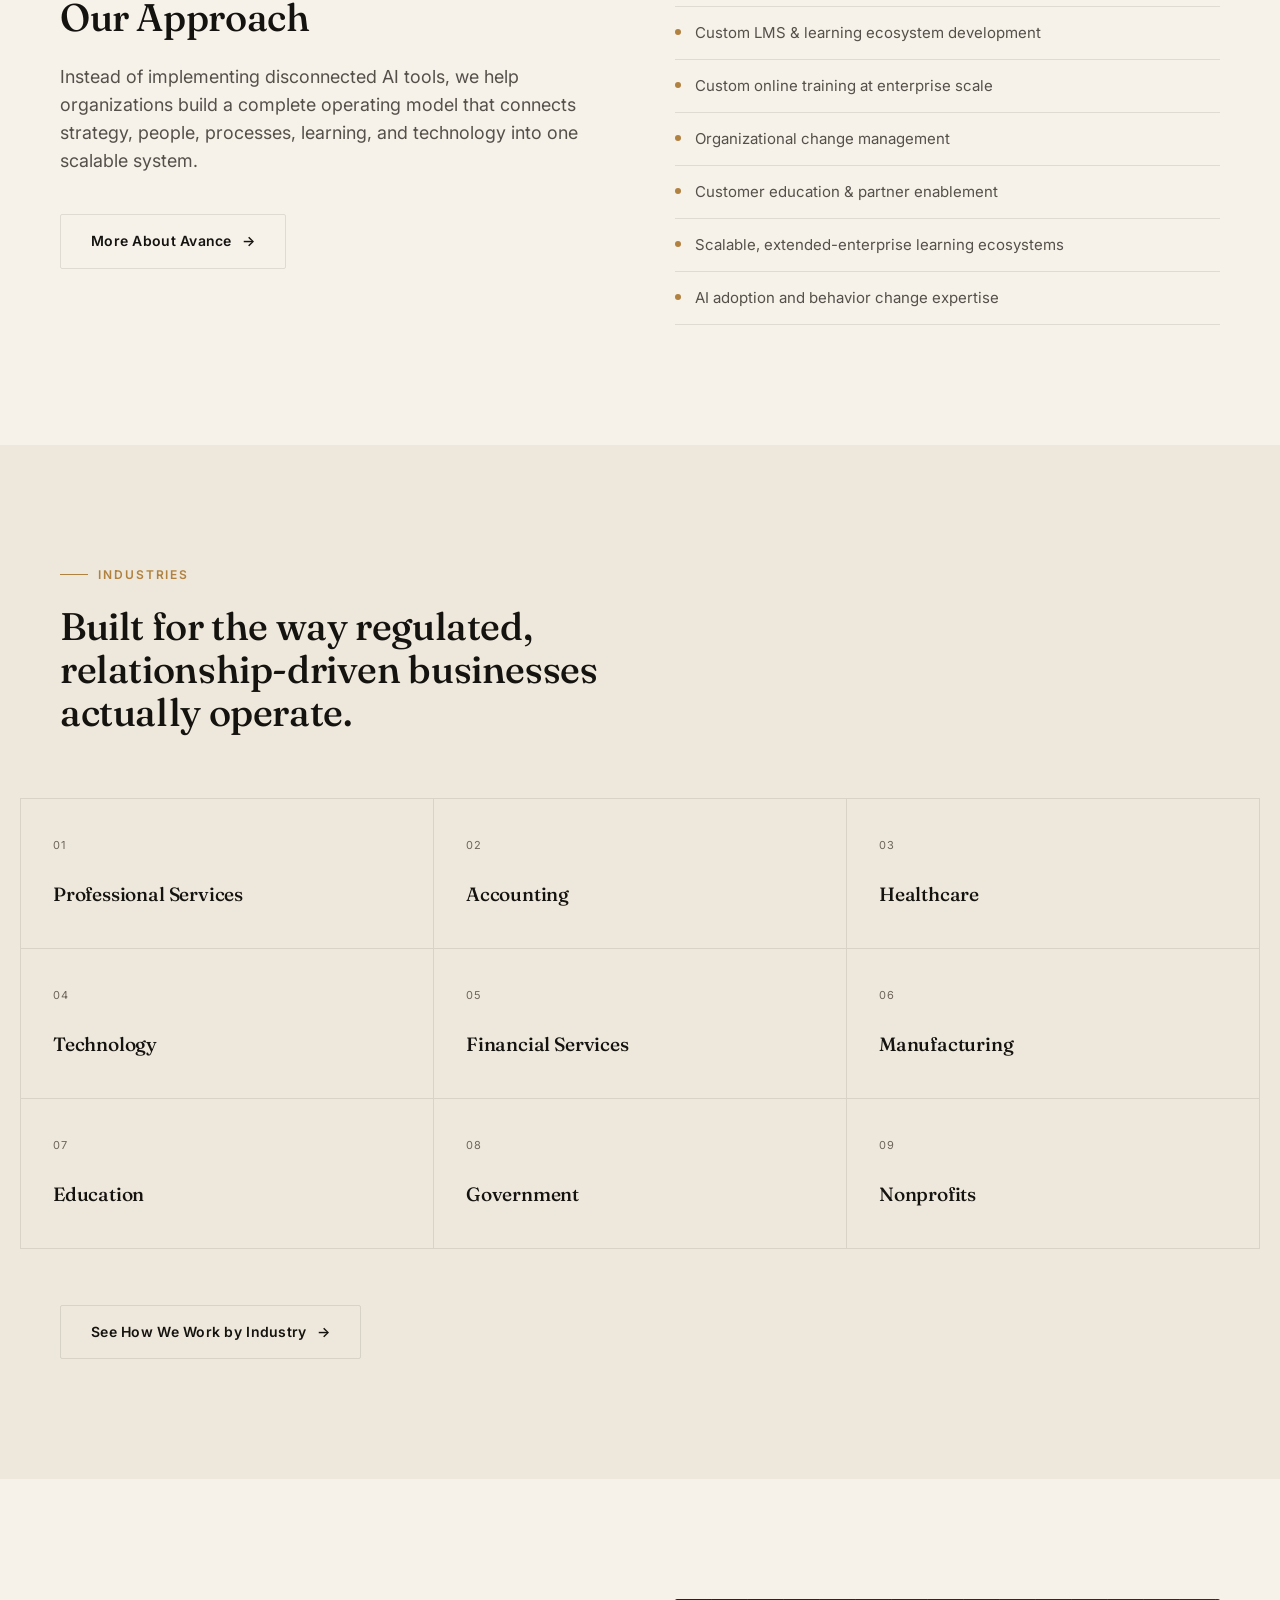
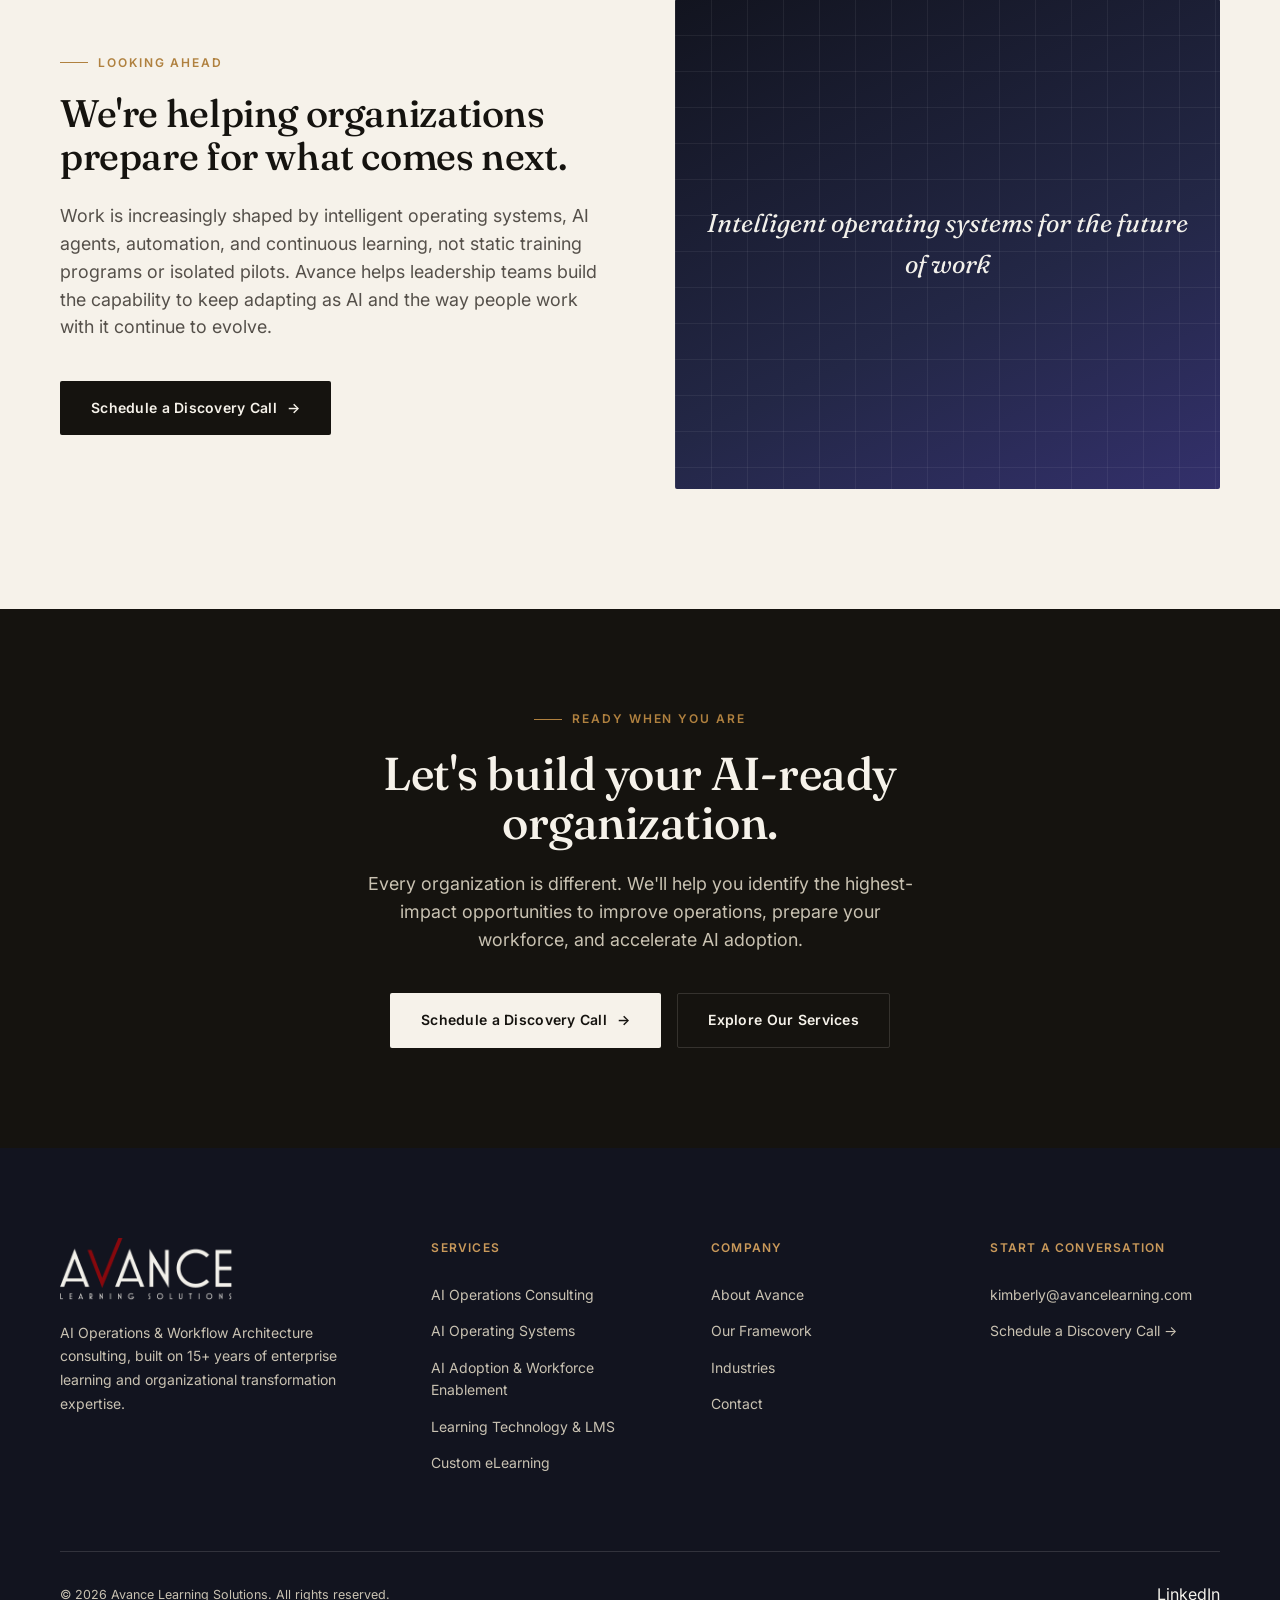
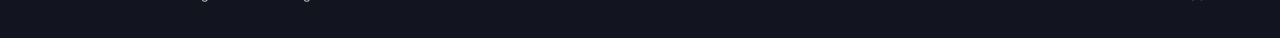
==== commit ae8449ea: "Add files via upload Update homepage copy and hero improvements" ====
--- a/index.html
+++ b/index.html
@@ -1,8 +1,8 @@
 <head>
 <meta charset="UTF-8">
 <meta name="viewport" content="width=device-width, initial-scale=1.0">
-<title>Avance Learning Solutions — AI Operations &amp; Workflow Architecture</title>
-<meta name="description" content="Avance Learning Solutions helps organizations redesign how they work with AI — combining AI operations consulting, intelligent workflow architecture, and 15+ years of enterprise learning expertise to drive real adoption.">
+<title>Avance Learning Solutions: AI Operations &amp; Workflow Architecture</title>
+<meta name="description" content="Avance Learning Solutions helps organizations redesign how they work with AI, combining AI operations consulting, intelligent workflow architecture, and 15+ years of enterprise learning expertise to drive real adoption.">
 <link rel="icon" href="assets/favicon.svg" type="image/svg+xml">
 <link rel="stylesheet" href="css/style.css">
 </head>
@@ -49,7 +49,7 @@
     <div class="wrap hero-inner">
       <div class="eyebrow">AI Operations &amp; Workflow Architecture</div>
       <h1 class="type-hero">Helping organizations prepare their workforce for the future of AI.</h1>
-      <p class="type-lead">From strategy to adoption, Avance helps organizations redesign operations, develop AI-ready workforces, and build learning ecosystems that drive measurable business results.</p>
+      <p class="type-lead">Avance helps organizations redesign how they operate, prepare their people to work effectively with AI, and build learning systems that turn adoption into measurable results.</p>
       <div class="cta-row">
         <a href="contact.html" class="btn btn-primary">Schedule a Discovery Call <span class="btn-arrow">→</span></a>
         <a href="services.html" class="btn btn-ghost">Explore Our Services</a>
@@ -58,8 +58,8 @@
       <div class="hero-stats">
         <div class="hero-stat"><div class="num">15+</div><div class="label">Years in enterprise learning &amp; enablement</div></div>
         <div class="hero-stat"><div class="num">8</div><div class="label">Phases in the Avance AI Operating System™</div></div>
-        <div class="hero-stat"><div class="num">2</div><div class="label">Worlds bridged: AI strategy &amp; enterprise learning</div></div>
-        <div class="hero-stat"><div class="num">360°</div><div class="label">Coverage from strategy to workforce enablement</div></div>
+        <div class="hero-stat"><div class="num">2</div><div class="label">Disciplines combined: AI strategy and enterprise learning</div></div>
+        <div class="hero-stat"><div class="num">Full lifecycle</div><div class="label">From strategy and workflow design through adoption and workforce enablement</div></div>
       </div>
     </div>
   </section>
@@ -71,7 +71,7 @@
         <div class="eyebrow">Why Avance</div>
         <h2 class="type-h1">Why Organizations Choose Avance</h2>
         <p class="type-lead mt-32 max-64">Organizations don't struggle because they lack technology. They struggle because AI initiatives often lack strategy, adoption, and alignment.</p>
-        <p class="type-lead mt-24 max-64">Avance bridges the gap between AI strategy, learning, operations, and workforce enablement—helping organizations confidently adopt AI while preparing employees for the future of work.</p>
+        <p class="type-lead mt-24 max-64">Avance bridges the gap between AI strategy, learning, operations, and workforce enablement. We help organizations confidently adopt AI while preparing employees for the future of work.</p>
       </div>
     </div>
   </section>
@@ -88,14 +88,14 @@
         </div>
         <a href="services.html" class="btn btn-ghost">View All Services <span class="btn-arrow">→</span></a>
       </div>
-      <p class="type-lead max-64 mt-24" style="margin-bottom:56px;" data-reveal>Whether you're beginning your AI journey or scaling enterprise-wide transformation, our consulting services are designed to deliver measurable business outcomes.</p>
+      <p class="type-lead max-64 mt-24" style="margin-bottom:56px;" data-reveal>Our services support organizations at every stage, from an initial AI pilot to transformation across the enterprise. Every engagement is designed around measurable business outcomes.</p>
 
       <div class="grid-3" data-reveal-group>
         <div class="service-card" data-reveal><div class="card-num">01</div><h3>AI Operations Consulting</h3><p>We analyze how your business actually runs, identify inefficiencies, design AI-powered workflows, and implement automation that improves productivity and accelerates performance.</p><a href="services.html#ai-operations" class="card-link">Learn more →</a></div>
         <div class="service-card" data-reveal><div class="card-num">02</div><h3>AI Operating Systems</h3><p>We design intelligent operating systems that connect people, processes, AI agents, knowledge, and automation into one scalable business framework.</p><a href="ai-operating-system.html" class="card-link">Learn more →</a></div>
         <div class="service-card" data-reveal><div class="card-num">03</div><h3>AI Adoption &amp; Workforce Enablement</h3><p>We help employees successfully adopt AI through change management, onboarding, role-based learning, executive enablement, and organizational transformation strategy.</p><a href="services.html#adoption" class="card-link">Learn more →</a></div>
         <div class="service-card" data-reveal><div class="card-num">04</div><h3>Learning Technology &amp; LMS Solutions</h3><p>We design and build custom learning management systems, customer education portals, partner enablement platforms, and enterprise learning ecosystems.</p><a href="learning-technology-lms.html" class="card-link">Learn more →</a></div>
-        <div class="service-card" data-reveal><div class="card-num">05</div><h3>Custom eLearning Development</h3><p>We develop engaging training — onboarding, compliance, leadership, sales and partner enablement, product and customer education, microlearning, and certifications.</p><a href="custom-elearning.html" class="card-link">Learn more →</a></div>
+        <div class="service-card" data-reveal><div class="card-num">05</div><h3>Custom eLearning Development</h3><p>We build training people can use and complete, including onboarding, compliance, leadership development, sales and partner enablement, product and customer education, microlearning, and certification programs.</p><a href="custom-elearning.html" class="card-link">Learn more →</a></div>
       </div>
     </div>
   </section>
@@ -108,18 +108,18 @@
           <div class="eyebrow">Our Methodology</div>
           <h2 class="type-h2">The Avance AI Operating System™</h2>
         </div>
-        <p class="type-lead max-56">An eight-phase framework that moves organizations from AI strategy to measurable business transformation — deliberately, and with adoption built in from day one.</p>
+        <p class="type-lead max-56">An eight phase framework that moves organizations from AI strategy to measurable business transformation, deliberately and with adoption built in from day one.</p>
       </div>
 
       <div class="framework-list">
-        <div class="framework-item" data-reveal><div class="fi-num">01</div><div class="fi-name">Discover</div><div class="fi-desc">We start by understanding your business — how work actually gets done, where the friction lives, and where AI can create real leverage.</div></div>
+        <div class="framework-item" data-reveal><div class="fi-num">01</div><div class="fi-name">Discover</div><div class="fi-desc">We start by understanding your business: how work actually gets done, where the friction lives, and where AI can create the greatest impact.</div></div>
         <div class="framework-item" data-reveal><div class="fi-num">02</div><div class="fi-name">Assess</div><div class="fi-desc">We evaluate readiness across people, process, data, and technology to determine where AI will create the most value fastest.</div></div>
-        <div class="framework-item" data-reveal><div class="fi-num">03</div><div class="fi-name">Architect</div><div class="fi-desc">We design the target operating model — workflows, agents, systems, and governance — mapped to your business outcomes.</div></div>
+        <div class="framework-item" data-reveal><div class="fi-num">03</div><div class="fi-name">Architect</div><div class="fi-desc">We design the target operating model: workflows, agents, systems, and governance, mapped to your business outcomes.</div></div>
         <div class="framework-item" data-reveal><div class="fi-num">04</div><div class="fi-name">Build</div><div class="fi-desc">We build the tools, automations, agents, and learning infrastructure required to bring the architecture to life.</div></div>
         <div class="framework-item" data-reveal><div class="fi-num">05</div><div class="fi-name">Implement</div><div class="fi-desc">We deploy in stages, embedding new workflows into daily operations with minimal disruption to the business.</div></div>
         <div class="framework-item" data-reveal><div class="fi-num">06</div><div class="fi-name">Enable</div><div class="fi-desc">We equip your workforce through targeted training, change management, and role-based learning so adoption sticks.</div></div>
         <div class="framework-item" data-reveal><div class="fi-num">07</div><div class="fi-name">Optimize</div><div class="fi-desc">We measure performance against defined outcomes and refine workflows, agents, and enablement based on real usage.</div></div>
-        <div class="framework-item" data-reveal><div class="fi-num">08</div><div class="fi-name">Scale</div><div class="fi-desc">We extend what works across teams, functions, and the extended enterprise — turning a pilot into an operating standard.</div></div>
+        <div class="framework-item" data-reveal><div class="fi-num">08</div><div class="fi-name">Scale</div><div class="fi-desc">We extend what works across teams, functions, and the extended enterprise, turning a pilot into an operating standard.</div></div>
       </div>
 
       <div class="cta-row mt-56" data-reveal>
@@ -149,7 +149,7 @@
             <li><span class="dot"></span>Organizational change management</li>
             <li><span class="dot"></span>Customer education &amp; partner enablement</li>
             <li><span class="dot"></span>Scalable, extended-enterprise learning ecosystems</li>
-            <li><span class="dot"></span>Deep AI adoption &amp; behavior-change expertise</li>
+            <li><span class="dot"></span>AI adoption and behavior change expertise</li>
           </ul>
         </div>
       </div>
@@ -192,7 +192,7 @@
         <div data-reveal>
           <div class="eyebrow">Looking Ahead</div>
           <h2 class="type-h2">We're helping organizations prepare for what comes next.</h2>
-          <p class="type-lead mt-24">The future of work is built on intelligent operating systems, AI agents, automation, and continuous learning — not static training programs or one-off pilots. Avance helps leadership teams build the operating capability to keep adapting as AI, and the way people work with it, keeps evolving.</p>
+          <p class="type-lead mt-24">Work is increasingly shaped by intelligent operating systems, AI agents, automation, and continuous learning, not static training programs or isolated pilots. Avance helps leadership teams build the capability to keep adapting as AI and the way people work with it continue to evolve.</p>
           <div class="cta-row mt-40">
             <a href="contact.html" class="btn btn-primary">Schedule a Discovery Call <span class="btn-arrow">→</span></a>
           </div>
--- a/css/style.css
+++ b/css/style.css
@@ -5,21 +5,34 @@
 @import url('https://fonts.googleapis.com/css2?family=Fraunces:ital,opsz,wght@0,9..144,300;0,9..144,400;0,9..144,500;0,9..144,600;1,9..144,400;1,9..144,500&family=Inter:wght@300;400;500;600;700;800&display=swap');
 
 :root{
-  --paper:#F7F5F1;
-  --paper-alt:#EFEBE3;
-  --paper-line: rgba(20,21,26,0.10);
-  --ink:#14151A;
-  --ink-soft:#55565E;
-  --ink-faint:#8A8B92;
+  /* Brand palette: Black, Warm Ivory, Midnight Blue, Gold, White.
+     No cool grays -- every neutral below is warmed toward ivory/black
+     rather than tinted blue-gray. --navy/--navy-alt are the intentional
+     Midnight Blue anchors and are not "gray" in this system. */
+  --paper:#F6F2EA;
+  --paper-rgb: 246,242,234;
+  --paper-alt:#EEE8DC;
+  --ink:#15130F;
+  --ink-rgb: 21,19,15;
+  --paper-line: rgba(var(--ink-rgb),0.10);
+  --ink-soft:#55504A;
+  --ink-faint:#6E655A;
   --navy:#12141F;
   --navy-alt:#1A1D2C;
-  --navy-line: rgba(247,245,241,0.12);
+  --navy-deep:#232746;
+  --navy-deeper:#33306B;
+  --on-navy:#F3F1EB;
+  --on-navy-rgb: 243,241,235;
+  --navy-line: rgba(var(--on-navy-rgb),0.14);
   --accent:#3A4EE0;
+  --accent-rgb: 58,78,224;
   --accent-soft:#E7E9FB;
   --gold:#B0813F;
+  --gold-rgb: 176,129,63;
   --gold-bright:#C9995A;
-  --on-navy:#F3F1EB;
-  --on-navy-soft: rgba(243,241,235,0.68);
+  --on-navy-soft:#C9C2B2;
+  --white:#FFFFFF;
+  --white-rgb: 255,255,255;
   --radius:2px;
   --container: 1240px;
   --ease: cubic-bezier(.16,.8,.24,1);
@@ -133,7 +146,7 @@
 }
 .site-header.is-scrolled{
   padding:16px 0;
-  background:rgba(247,245,241,0.86);
+  background:rgba(var(--paper-rgb),0.86);
   backdrop-filter:blur(14px);
   -webkit-backdrop-filter:blur(14px);
   border-bottom:1px solid var(--paper-line);
@@ -144,9 +157,9 @@
 /* Header logo: single <img>, src swapped by JS based on header state (js/main.js).
    avance-logo.png = dark/black ink -> use on light backgrounds (scrolled header).
    avance-logo-light.png = light/white ink -> use on dark backgrounds (unscrolled header, over the hero). */
-.logo-img{ width:165px; height:auto; object-fit:contain; display:block; }
-@media(max-width:960px){ .logo-img{ width:140px; } }
-@media(max-width:480px){ .logo-img{ width:120px; } }
+.logo-img{ width:173px; height:auto; object-fit:contain; display:block; }
+@media(max-width:960px){ .logo-img{ width:147px; } }
+@media(max-width:480px){ .logo-img{ width:126px; } }
 
 .main-nav{ display:flex; align-items:center; gap:28px; }
 .main-nav a{ font-size:13.5px; font-weight:500; color:var(--on-navy); letter-spacing:0.01em; position:relative; padding:4px 0; white-space:nowrap; transition:color .3s var(--ease); }
@@ -156,7 +169,7 @@
   transform:scaleX(0); transform-origin:right; transition:transform .3s var(--ease);
 }
 .main-nav a:hover::after, .main-nav a.active::after{ transform:scaleX(1); transform-origin:left; }
-.site-header.is-scrolled .main-nav a{ color:#171717; }
+.site-header.is-scrolled .main-nav a{ color:var(--ink); }
 .site-header.is-scrolled .main-nav a:hover, .site-header.is-scrolled .main-nav a.active{ color:var(--gold); }
 .site-header.is-scrolled .main-nav a::after{ background:var(--gold); }
 
@@ -164,12 +177,12 @@
 .header-actions .btn{ padding:12px 22px; }
 .header-actions .btn-ghost{ border-color:var(--navy-line); color:var(--on-navy); }
 .header-actions .btn-ghost:hover{ border-color:var(--on-navy); }
-.site-header.is-scrolled .header-actions .btn-ghost{ border-color:var(--paper-line); color:var(--ink); }
+.site-header.is-scrolled .header-actions .btn-ghost{ border-color:rgba(var(--ink-rgb),0.35); color:var(--ink); }
 .site-header.is-scrolled .header-actions .btn-ghost:hover{ border-color:var(--ink); }
 
 .nav-toggle{ display:none; flex-direction:column; gap:5px; background:none; border:none; padding:8px; position:relative; z-index:1100; }
 .nav-toggle span{ width:22px; height:1.5px; background:var(--on-navy); transition:all .3s var(--ease); }
-.site-header.on-light-bg .nav-toggle span{ background:#171717; }
+.site-header.on-light-bg .nav-toggle span{ background:var(--ink); }
 .nav-toggle.is-active span:nth-child(1){ transform:translateY(6.5px) rotate(45deg); }
 .nav-toggle.is-active span:nth-child(2){ opacity:0; }
 .nav-toggle.is-active span:nth-child(3){ transform:translateY(-6.5px) rotate(-45deg); }
@@ -203,8 +216,8 @@
   content:'';
   position:absolute; inset:0;
   background:
-    radial-gradient(700px 500px at 85% -10%, rgba(58,78,224,0.35), transparent 60%),
-    radial-gradient(600px 400px at 10% 110%, rgba(176,129,63,0.20), transparent 60%);
+    radial-gradient(700px 500px at 85% -10%, rgba(var(--accent-rgb),0.35), transparent 60%),
+    radial-gradient(600px 400px at 10% 110%, rgba(var(--gold-rgb),0.20), transparent 60%);
   pointer-events:none;
 }
 .hero-grid{
@@ -216,7 +229,7 @@
 }
 .hero-inner{ position:relative; z-index:2; }
 .hero h1{ color:var(--on-navy); max-width:16ch; }
-.hero .type-lead{ margin-top:28px; max-width:58ch; }
+.hero .type-lead{ color:var(--on-navy-soft); margin-top:28px; max-width:58ch; }
 .hero .cta-row{ margin-top:44px; }
 
 .hero-stats{
@@ -288,7 +301,7 @@
 
 .fr-visual{
   aspect-ratio:1/0.9;
-  background:linear-gradient(155deg, var(--navy) 0%, #232746 60%, #33306b 100%);
+  background:linear-gradient(155deg, var(--navy) 0%, var(--navy-deep) 60%, var(--navy-deeper) 100%);
   border-radius:2px;
   position:relative;
   overflow:hidden;
@@ -296,7 +309,7 @@
 }
 .fr-visual::before{
   content:''; position:absolute; inset:0;
-  background-image:linear-gradient(rgba(255,255,255,0.06) 1px, transparent 1px), linear-gradient(90deg, rgba(255,255,255,0.06) 1px, transparent 1px);
+  background-image:linear-gradient(rgba(var(--white-rgb),0.06) 1px, transparent 1px), linear-gradient(90deg, rgba(var(--white-rgb),0.06) 1px, transparent 1px);
   background-size:36px 36px;
 }
 .fr-visual .fr-tag{ position:relative; font-family:'Fraunces',serif; font-style:italic; color:var(--on-navy); font-size:1.6rem; text-align:center; padding:0 20px; }
@@ -329,7 +342,7 @@
 /* ---------- CTA band ---------- */
 .cta-band{ padding:100px 0; background:var(--ink); color:var(--paper); text-align:center; }
 .cta-band h2{ color:var(--paper); max-width:18ch; margin:0 auto; }
-.cta-band .type-lead{ color:rgba(247,245,241,0.7); max-width:52ch; margin:22px auto 0; }
+.cta-band .type-lead{ color:var(--on-navy-soft); max-width:52ch; margin:22px auto 0; }
 .cta-band .cta-row{ justify-content:center; margin-top:40px; }
 .cta-band .btn-primary{ background:var(--paper); color:var(--ink); }
 .cta-band .btn-primary:hover{ background:var(--gold-bright); color:var(--navy); }
@@ -356,13 +369,13 @@
 .page-hero{ background:var(--navy); color:var(--on-navy); padding:180px 0 90px; position:relative; overflow:hidden; }
 .page-hero::before{
   content:''; position:absolute; inset:0;
-  background:radial-gradient(650px 420px at 90% 0%, rgba(58,78,224,0.32), transparent 60%);
+  background:radial-gradient(650px 420px at 90% 0%, rgba(var(--accent-rgb),0.32), transparent 60%);
 }
 .page-hero .wrap{ position:relative; z-index:2; }
 .page-hero .breadcrumb{ font-size:12.5px; color:var(--on-navy-soft); letter-spacing:0.04em; margin-bottom:26px; }
 .page-hero .breadcrumb a:hover{ color:var(--on-navy); }
 .page-hero h1{ color:var(--on-navy); max-width:22ch; }
-.page-hero .type-lead{ margin-top:24px; max-width:60ch; }
+.page-hero .type-lead{ color:var(--on-navy-soft); margin-top:24px; max-width:60ch; }
 
 /* ---------- Numbered detail blocks (used on deep-dive pages) ---------- */
 .detail-block{ display:grid; grid-template-columns:90px 1fr; gap:32px; padding:44px 0; border-top:1px solid var(--paper-line); }
